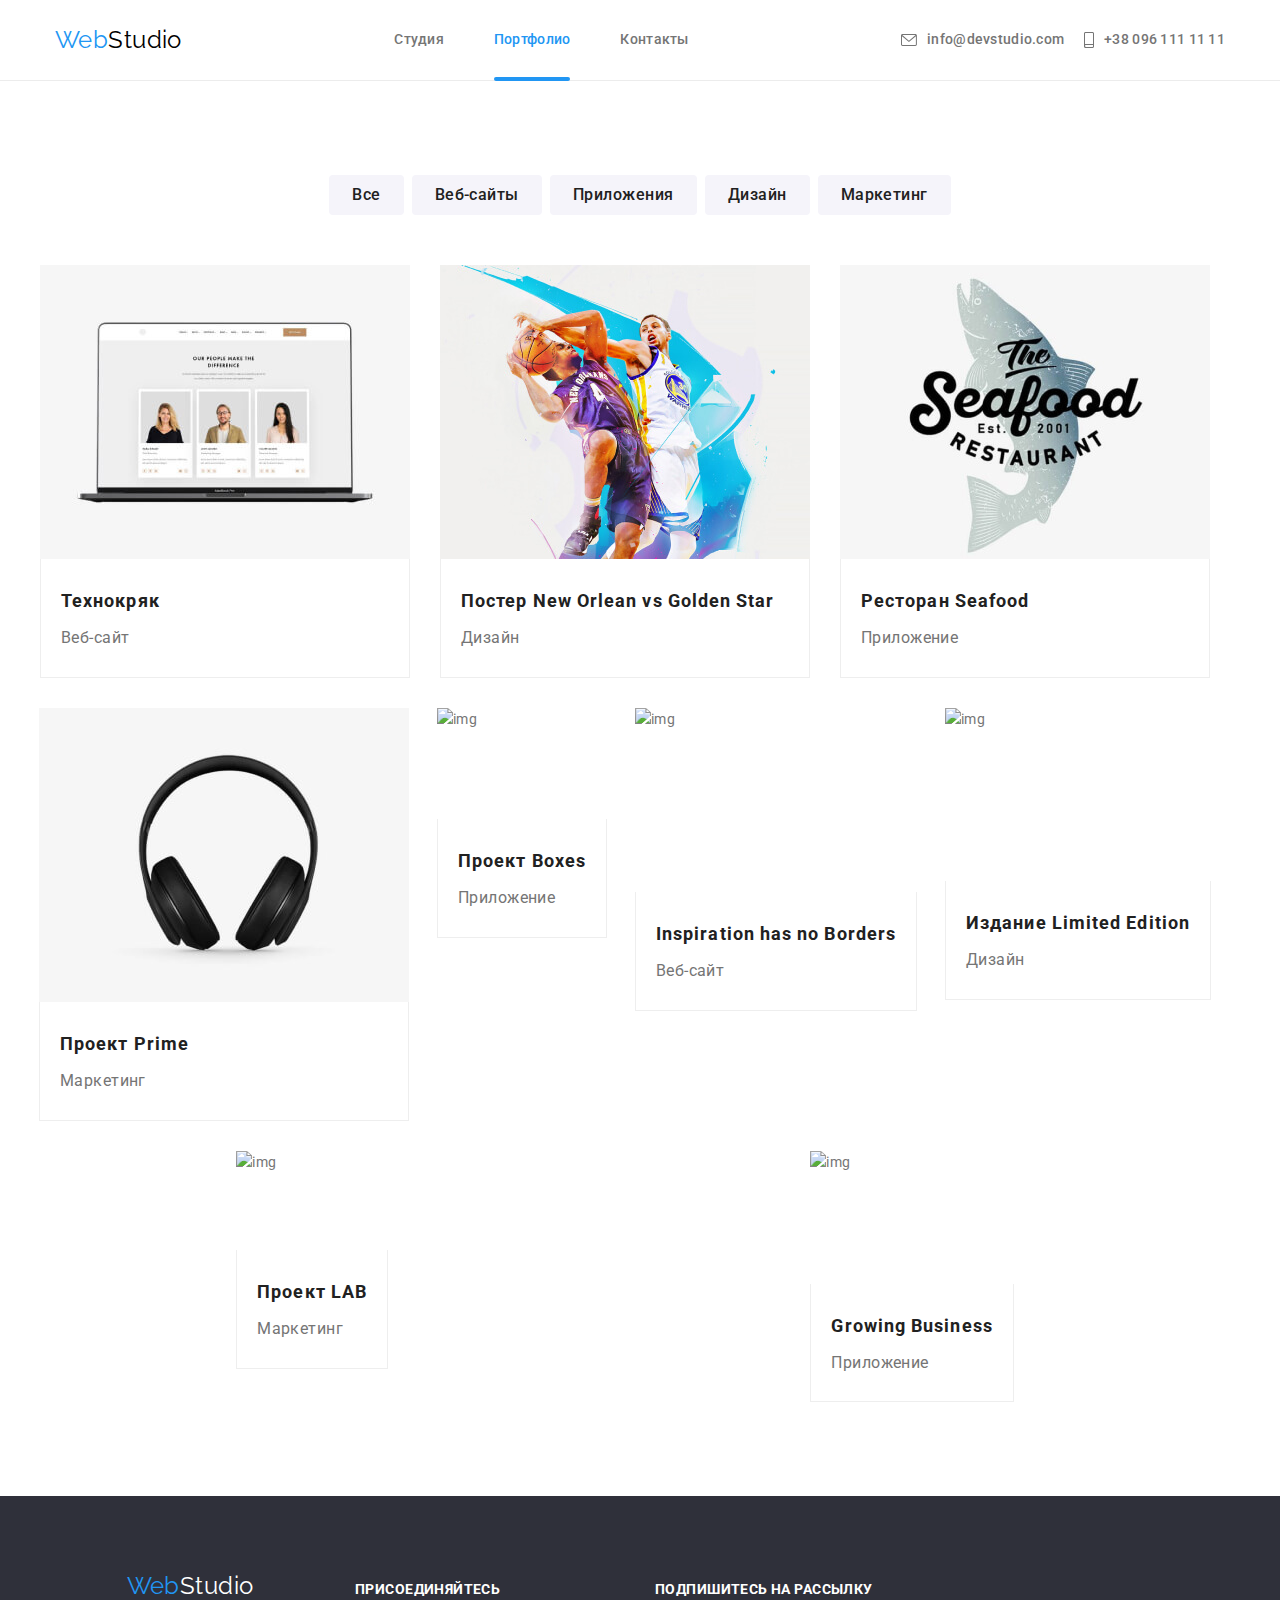
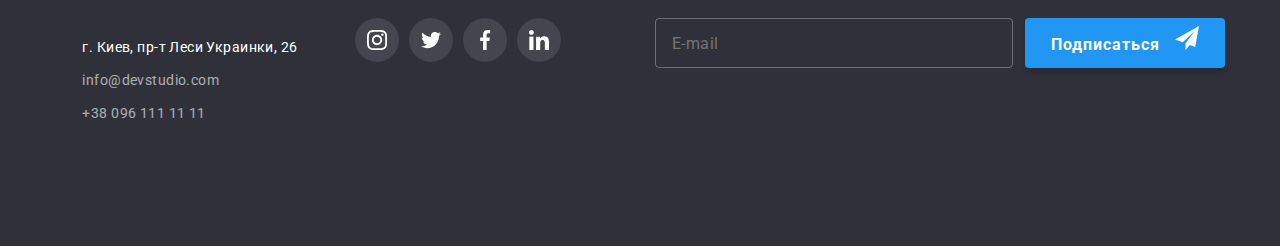
==== portfolio.html @ df9437a1 "goit-markup-hw-08" ====
<!DOCTYPE html>
<html lang="ru">
    <head>
        <meta charset="UTF-8">
        <meta http-equiv="X-UA-Compatible" content="IE=edge">
        <meta name="viewport" content="width=device-width, initial-scale=1.0">
        <title>Портфолио</title>
        <link rel="preconnect" href="https://fonts.gstatic.com">
        <link
            href="https://fonts.googleapis.com/css2?family=Oleo+Script&family=Raleway:wght@700&family=Roboto:wght@400;500;700;900&display=swap"
            rel="stylesheet">
        <link rel="stylesheet" href="https://cdnjs.cloudflare.com/ajax/libs/modern-normalize/1.0.0/modern-normalize.min.css">
        <link rel="stylesheet" href="./css/main.min.css">
    </head>
    <body>
        <header class="page-header">
            <div class="container page-header__container">
                <a href="./index.html" class="logo page-header__logo">Web<span class="logo--white-cl">Studio</span></a>
                <nav class="page-header__nav">
                    <ul class="menu list">
                        <li class="menu__item"><a class="link" href="./index.html">Студия</a></li>
                        <li class="menu__item"><a class="link link--active-color" href="./portfolio.html">Портфолио</a></li>
                        <li class="menu__item"><a class="link" href="">Контакты</a></li>
                    </ul>
                </nav>
                <ul class="menu list">
                    <li class="menu__contact"><a class="link menu__link" href="mailto:info@devstudio.com">
                            <svg class="menu__icons-svg" width="16px" height="12px">
                                <use href="./img/icons/sprite.svg#icon-envelope"></use>
                            </svg>
                            info@devstudio.com</a></li>
                    <li class="menu__contact"><a class="link menu__link" href="tel:+380961111111">
                            <svg class="menu__icons-svg" width="10px" height="16px">
                                <use href="./img/icons/sprite.svg#icon-smartphone"></use>
                            </svg>
                            +38 096 111 11 11</a></li>
                </ul>
            </div>
        </header>
        <main>
            <section class="section portfolio">
                <div class="container">
                    <h1 class="section__title visually-hidden">Портфолио</h1>
                    <ul class="filter portfolio__filter list">
                        <li class="filter__item">
                            <button class="filter__btn" type="button">Все</button>
                        </li>
                        <li class="filter__item">
                            <button class="filter__btn" type="button">Веб-сайты</button>
                        </li>
                        <li class="filter__item">
                            <button class="filter__btn" type="button">Приложения</button>
                        </li>
                        <li class="filter__item">
                            <button class="filter__btn" type="button">Дизайн</button>
                        </li>
                        <li class="filter__item">
                            <button class="filter__btn" type="button">Маркетинг</button>
                        </li>
                    </ul>
                    <h2 class="visually-hidden">Проекты</h2>
                    <ul class="card-set list project">
                        <li class="card-set__item project__item">
                            <a href="" class="project__link" target="_blank" rel="noopener noreferrer">
                                <div class="project__thumb">
                                    <picture>
                                        <source srcset="/img/desktop/portfolio/portfolio1.jpg 1x, /img/desktop/portfolio/portfolio1@2x.jpg 2x"
                                            media="(min-width:1200px)" type="image/jpeg" />
                                        <source srcset="./img/tablet/portfolio/portfolio1.jpg 1x, /img/tablet/portfolio/portfolio1@2x.jpg 2x"
                                            media="(min-width:768px)" type="image/jpeg" />
                                        <source srcset="./img/mobile/portfolio/portfolio1.jpg 1x, /img/mobile/portfolio/portfolio1@2x.jpg 2x"
                                            media="(max-width:767.98px)" type="image/jpeg" />
                                        <img src="./img/mobile/portfolio/portfolio1.jpg" alt="img" width="450" height="294" />
                                    </picture>
                                    <div class="project__overlay">
                                        <p>Технокряк это современная площадка распространения коронавируса. Компании используют эту
                                        платформу для цифрового
                                        шпионажа и атак на защищённые сервера конкурентов.
                                        </p>
                                    </div>
                                </div>
                                <div class="project__text">
                                    <h3 class="project__name">Технокряк</h3>
                                    <p class="project__filter">Веб-сайт</p>
                                </div>                             
                            </a>
                        </li>
                        <li class="card-set__item project__item">
                            <a href="" class="project__link" target="_blank" rel="noopener noreferrer">
                                <div class="project__thumb">
                                    <picture>
                                        <source srcset="/img/desktop/portfolio/portfolio2.jpg 1x, /img/desktop/portfolio/portfolio2@2x.jpg 2x"
                                            media="(min-width:1200px)" type="image/jpeg" />
                                        <source srcset="./img/tablet/portfolio/portfolio2.jpg 1x, /img/tablet/portfolio/portfolio2@2x.jpg 2x"
                                            media="(min-width:768px)" type="image/jpeg" />
                                        <source srcset="./img/mobile/portfolio/portfolio2.jpg 1x, /img/mobile/portfolio/portfolio2@2x.jpg 2x"
                                            media="(max-width:767.98px)" type="image/jpeg" />
                                        <img src="./img/mobile/portfolio/portfolio2.jpg" alt="img" width="450" height="294" />
                                    </picture>
                                    <div class="project__overlay">
                                        <p>Технокряк это современная площадка распространения коронавируса. Компании используют эту
                                            платформу для цифрового
                                            шпионажа и атак на защищённые сервера конкурентов.
                                        </p>
                                    </div>
                                </div>
                                <div class="project__text">
                                    <h3 class="project__name">Постер New Orlean vs Golden Star</h3>
                                    <p class="project__filter">Дизайн</p>
                                </div>
                            </a>
                        </li>
                        <li class="card-set__item project__item">
                            <a href="" class="project__link" target="_blank" rel="noopener noreferrer">
                                <div class="project__thumb">
                                    <picture>
                                        <source srcset="/img/desktop/portfolio/portfolio3.jpg 1x, /img/desktop/portfolio/portfolio3@2x.jpg 2x"
                                            media="(min-width:1200px)" type="image/jpeg" />
                                        <source srcset="./img/tablet/portfolio/portfolio3.jpg 1x, /img/tablet/portfolio/portfolio3@2x.jpg 2x"
                                            media="(min-width:768px)" type="image/jpeg" />
                                        <source srcset="./img/mobile/portfolio/portfolio3.jpg 1x, /img/mobile/portfolio/portfolio3@2x.jpg 2x"
                                            media="(max-width:767.98px)" type="image/jpeg" />
                                        <img src="./img/mobile/portfolio/portfolio3.jpg" alt="img" width="450" height="294" />
                                    </picture>
                                    <div class="project__overlay">
                                        <p>Технокряк это современная площадка распространения коронавируса. Компании используют эту
                                            платформу для цифрового
                                            шпионажа и атак на защищённые сервера конкурентов.
                                        </p>
                                    </div>
                                </div>
                                <div class="project__text">
                                    <h3 class="project__name">Ресторан Seafood</h3>
                                    <p class="project__filter">Приложение</p>
                                </div>
                            </a>
                        </li>
                        <li class="card-set__item project__item">
                            <a href="" class="project__link" target="_blank" rel="noopener noreferrer">
                                <div class="project__thumb">
                                    <picture>
                                        <source srcset="/img/desktop/portfolio/portfolio4.jpg 1x, /img/desktop/portfolio/portfolio4@2x.jpg 2x"
                                            media="(min-width:1200px)" type="image/jpeg" />
                                        <source srcset="./img/tablet/portfolio/portfolio4.jpg 1x, /img/tablet/portfolio/portfolio4@2x.jpg 2x"
                                            media="(min-width:768px)" type="image/jpeg" />
                                        <source srcset="./img/mobile/portfolio/portfolio4.jpg 1x, /img/mobile/portfolio/portfolio4@2x.jpg 2x"
                                            media="(max-width:767.98px)" type="image/jpeg" />
                                        <img src="./img/mobile/portfolio/portfolio4.jpg" alt="img" width="450" height="294" />
                                    </picture>
                                    <div class="project__overlay">
                                        <p>Технокряк это современная площадка распространения коронавируса. Компании используют эту
                                            платформу для цифрового
                                            шпионажа и атак на защищённые сервера конкурентов.
                                        </p>
                                    </div>
                                </div>
                                <div class="project__text">
                                    <h3 class="project__name">Проект Prime</h3>
                                    <p class="project__filter">Маркетинг</p>
                                </div>
                            </a>
                        </li>
                        <li class="card-set__item project__item">
                            <a href="" class="project__link" target="_blank" rel="noopener noreferrer">
                                <div class="project__thumb">
                                    <picture>
                                        <source srcset="/img/desktop/portfolio/portfolio5jpg 1x, /img/desktop/portfolio/portfolio5@2x.jpg 2x"
                                            media="(min-width:1200px)" type="image/jpeg" />
                                        <source srcset="./img/tablet/portfolio/portfolio5.jpg 1x, /img/tablet/portfolio/portfolio5@2x.jpg 2x"
                                            media="(min-width:768px)" type="image/jpeg" />
                                        <source srcset="./img/mobile/portfolio/portfolio5.jpg 1x, /img/mobile/portfolio/portfolio5@2x.jpg 2x"
                                            media="(max-width:767.98px)" type="image/jpeg" />
                                        <img src="./img/mobile/portfolio/portfolio5.jpg" alt="img" width="450" height="294" />
                                    </picture>
                                    <div class="project__overlay">
                                        <p>Технокряк это современная площадка распространения коронавируса. Компании используют эту
                                            платформу для цифрового
                                            шпионажа и атак на защищённые сервера конкурентов.
                                        </p>
                                    </div>
                                </div>
                                <div class="project__text">
                                    <h3 class="project__name">Проект Boxes</h3>
                                    <p class="project__filter">Приложение</p>
                                </div>
                            </a>
                        </li>
                        <li class="card-set__item project__item">
                            <a href="" class="project__link" target="_blank" rel="noopener noreferrer">
                                <div class="project__thumb">
                                    <picture>
                                        <source srcset="/img/desktop/portfolio/portfolio6jpg 1x, /img/desktop/portfolio/portfolio6@2x.jpg 2x"
                                            media="(min-width:1200px)" type="image/jpeg" />
                                        <source srcset="./img/tablet/portfolio/portfolio6.jpg 1x, /img/tablet/portfolio/portfolio6@2x.jpg 2x"
                                            media="(min-width:768px)" type="image/jpeg" />
                                        <source srcset="./img/mobile/portfolio/portfolio6.jpg 1x, /img/mobile/portfolio/portfolio6@2x.jpg 2x"
                                            media="(max-width:767.98px)" type="image/jpeg" />
                                        <img src="./img/mobile/portfolio/portfolio6.jpg" alt="img" width="450" height="294" />
                                    </picture>
                                    <div class="project__overlay">
                                        <p>Технокряк это современная площадка распространения коронавируса. Компании используют эту
                                            платформу для цифрового
                                            шпионажа и атак на защищённые сервера конкурентов.
                                        </p>
                                    </div>
                                </div>
                                <div class="project__text">
                                    <h3 class="project__name">Inspiration has no Borders</h3>
                                    <p class="project__filter">Веб-сайт</p>
                                </div>
                            </a>
                        </li>
                        <li class="card-set__item project__item">
                            <a href="" class="project__link" target="_blank" rel="noopener noreferrer">
                                <div class="project__thumb">
                                    <picture>
                                        <source srcset="/img/desktop/portfolio/portfolio7jpg 1x, /img/desktop/portfolio/portfolio7@2x.jpg 2x"
                                            media="(min-width:1200px)" type="image/jpeg" />
                                        <source srcset="./img/tablet/portfolio/portfolio7.jpg 1x, /img/tablet/portfolio/portfolio7@2x.jpg 2x"
                                            media="(min-width:768px)" type="image/jpeg" />
                                        <source srcset="./img/mobile/portfolio/portfolio7.jpg 1x, /img/mobile/portfolio/portfolio7@2x.jpg 2x"
                                            media="(max-width:767.98px)" type="image/jpeg" />
                                        <img src="./img/mobile/portfolio/portfolio7.jpg" alt="img" width="450" height="294" />
                                    </picture>
                                    <div class="project__overlay">
                                        <p>Технокряк это современная площадка распространения коронавируса. Компании используют эту
                                            платформу для цифрового
                                            шпионажа и атак на защищённые сервера конкурентов.
                                        </p>
                                    </div>
                                </div>
                                <div class="project__text">
                                    <h3 class="project__name">Издание Limited Edition</h3>
                                    <p class="project__filter">Дизайн</p>
                                </div>
                            </a>
                        </li>
                        <li class="card-set__item project__item">
                            <a href="" class="project__link" target="_blank" rel="noopener noreferrer">
                                <div class="project__thumb">
                                    <picture>
                                        <source srcset="/img/desktop/portfolio/portfolio8jpg 1x, /img/desktop/portfolio/portfolio8@2x.jpg 2x"
                                            media="(min-width:1200px)" type="image/jpeg" />
                                        <source srcset="./img/tablet/portfolio/portfolio8.jpg 1x, /img/tablet/portfolio/portfolio8@2x.jpg 2x"
                                            media="(min-width:768px)" type="image/jpeg" />
                                        <source srcset="./img/mobile/portfolio/portfolio8.jpg 1x, /img/mobile/portfolio/portfolio8@2x.jpg 2x"
                                            media="(max-width:767.98px)" type="image/jpeg" />
                                        <img src="./img/mobile/portfolio/portfolio8.jpg" alt="img" width="450" height="294" />
                                    </picture>
                                    <div class="project__overlay">
                                        <p>Технокряк это современная площадка распространения коронавируса. Компании используют эту
                                            платформу для цифрового
                                            шпионажа и атак на защищённые сервера конкурентов.
                                        </p>
                                    </div>
                                </div>
                                <div class="project__text">
                                    <h3 class="project__name">Проект LAB</h3>
                                    <p class="project__filter">Маркетинг</p>
                                </div>
                            </a>
                        </li>
                        <li class="card-set__item project__item">
                            <a href="" class="project__link" target="_blank" rel="noopener noreferrer">
                                <div class="project__thumb">
                                    <picture>
                                        <source srcset="/img/desktop/portfolio/portfolio9jpg 1x, /img/desktop/portfolio/portfolio9@2x.jpg 2x"
                                            media="(min-width:1200px)" type="image/jpeg" />
                                        <source srcset="./img/tablet/portfolio/portfolio9.jpg 1x, /img/tablet/portfolio/portfolio9@2x.jpg 2x"
                                            media="(min-width:768px)" type="image/jpeg" />
                                        <source srcset="./img/mobile/portfolio/portfolio9.jpg 1x, /img/mobile/portfolio/portfolio9@2x.jpg 2x"
                                            media="(max-width:767.98px)" type="image/jpeg" />
                                        <img src="./img/mobile/portfolio/portfolio9.jpg" alt="img" width="450" height="294" />
                                    </picture>
                                    <div class="project__overlay">
                                        <p>Технокряк это современная площадка распространения коронавируса. Компании используют эту
                                            платформу для цифрового
                                            шпионажа и атак на защищённые сервера конкурентов.
                                        </p>
                                    </div>
                                </div>
                                <div class="project__text">
                                    <h3 class="project__name">Growing Business</h3>
                                    <p class="project__filter">Приложение</p>
                                </div>
                            </a>
                        </li>
                    </ul>
                </div>
            </section>       
        </main>
        <footer class="footer footer--bg">
            <div class="container footer__container">
                <div class="footer__left-area">
                    <a href="./index.html" class="logo">Web<span class="logo--black-cl">Studio</span>
                    </a>
                    <address class="address">
                        <p>г. Киев, пр-т Леси Украинки, 26</p>
                        <ul class="list">
                            <li class="address__item address__item--wt-cl"><a class="link"
                                    href="mailto:info@devstudio.com">info@devstudio.com</a></li>
                            <li class="address__item address__item--wt-cl"><a class="link" href="tel:+380961111111">+38 096 111
                                    11 11</a></li>
                        </ul>
                    </address>
                </div>
                <div class="footer__central-area">
                    <h3 class="footer__title">присоединяйтесь</h3>
                    <ul class="list footer__icons">
                        <li class="social__item">
                            <a href="" class="footer__link" target="_blank" rel="noopener noreferrer">
                                <svg class="footer__svg" width="20px" height="20px">
                                    <use href="./img/icons/sprite.svg#icon-instagram"></use>
                                </svg>
                            </a>
                        </li>
                        <li class="social__item">
                            <a href="./img/icons/sprite.svg" class="footer__link">
                                <svg class="footer__svg" width="20px" height="20px">
                                    <use href="./img/icons/sprite.svg#icon-twitter"></use>
                                </svg>
                            </a>
                        </li>
                        <li class="social__item">
                            <a href="./img/icons/sprite.svg" class="footer__link">
                                <svg class="footer__svg" width="20px" height="20px">
                                    <use href="./img/icons/sprite.svg#icon-facebook"></use>
                                </svg>
                            </a>
                        </li>
                        <li class="social__item">
                            <a href="./img/icons/sprite.svg" class="footer__link">
                                <svg class="footer__svg" width="20px" height="20px">
                                    <use href="./img/icons/sprite.svg#icon-linkedin"></use>
                                </svg>
                            </a>
                        </li>
                    </ul>
                </div>
                <div class="footer__right-area">
                    <h3 class="footer__title">подпишитесь на рассылку</h3>
                    <form class="subs">
                        <label for="subs-email"></label>
                        <input class="subs__input" type="email" name="email" id="subs-email" placeholder="E-mail"
                            autocomplete="off">
                        <button class="button footer__button" type="submit">Подписаться
                            <svg class="subs_svg" width="24px" height="24px">
                                <use href="./img/icons/sprite.svg#icon-send"></use>
                            </svg>
                        </button>
                    </form>
                </div>
            </div>
        </footer>
    </body>
</html>
---- css/main.min.css ----
:root{--main-text-cl: #757575;--title-cl: #212121;--accent-cl: #2196f3;--alt-text-cl: #000000;--alt-title-cl: #ffffff;--alt-title-cl-transp: rgba(255, 255, 255, 0.6);--dark-bg: #2f303a;--second-bg: #f5f4fa;--main-font: "Roboto", sans-serif;--title-font: "Raleway", sans-serif}html{box-sizing:border-box}body{font-family:var(--main-font);font-size:14px;line-height:1.71;letter-spacing:0.03em;color:var(--main-text-cl)}h1,h2,h3,p{margin-top:0;margin-bottom:0}img{display:block;width:100%;height:auto}.visually-hidden{display:none}.list{margin:0;padding:0;list-style:none}.link{color:inherit;text-decoration:none;transition:color 250ms cubic-bezier(0.4, 0, 0.2, 1)}.link:hover,.link:focus{color:var(--accent-cl)}.link--active-color{position:relative;color:var(--accent-cl)}.link--active-color::after{position:absolute;content:"";display:block;width:100%;height:4px;margin-top:29px;background-color:var(--accent-cl);border-radius:2px}.container{width:100%;margin-left:auto;margin-right:auto;padding-left:15px;padding-right:15px}@media screen and (min-width: 480px){.container{max-width:480px}}@media screen and (min-width: 768px){.container{max-width:768px}}@media screen and (min-width: 1200px){.container{max-width:1200px}}.card-set{display:flex;flex-wrap:wrap;margin-top:-30px;margin-left:-30px}.card-set__item{margin-top:30px;margin-left:30px}.page-header{border-bottom:1px solid #ececec}.page-header__container{display:flex;justify-content:space-between;align-items:center}.page-header__nav{display:none}@media screen and (min-width: 768px){.page-header__nav{display:block}}.menu{display:none;font-weight:500;line-height:1.14;letter-spacing:0.02em}@media screen and (min-width: 768px){.menu{display:inline-flex}}.menu_item{color:var(--title-cl)}.menu__item:not(:last-child){margin-right:50px}.menu__contact:not(:last-child){margin-right:20px}.menu__link{display:flex;align-items:center;padding:32px 0}.menu__icons-svg{margin-right:10px;fill:currentColor}.hero{max-width:1600px;padding-top:118px;padding-bottom:118px;text-align:center;background-image:-webkit-gradient(linear, left top, left bottom, from(rgba(47,48,58,0.4)), to(rgba(47,48,58,0.4))),url("/img/mobile/hero/Hero.jpg");background-image:-o-linear-gradient(rgba(47,48,58,0.4), rgba(47,48,58,0.4)),url("/img/mobile/hero/Hero.jpg");background-image:linear-gradient(rgba(47,48,58,0.4), rgba(47,48,58,0.4)),url("/img/mobile/hero/Hero.jpg");background-size:cover;background-repeat:no-repeat;background-position:center}@media screen and (min-device-pixel-ratio: 2), screen and (-webkit-min-device-pixel-ratio: 2), screen and (-o-min-device-pixel-ratio: 2 / 1), screen and (min-resolution: 192dpi), screen and (min-resolution: 2dppx){.hero{background-image:-o-linear-gradient(rgba(47,48,58,0.4), rgba(47,48,58,0.4)),url("/img/mobile/hero/Hero@2x.jpg");background-image:-webkit-gradient(linear, left top, left bottom, from(rgba(47,48,58,0.4)), to(rgba(47,48,58,0.4))),url("/img/mobile/hero/Hero@2x.jpg");background-image:linear-gradient(rgba(47,48,58,0.4), rgba(47,48,58,0.4)),url("/img/mobile/hero/Hero@2x.jpg")}}@media screen and (min-width: 480px){.hero{max-width:768px;background-image:-webkit-gradient(linear, left top, left bottom, from(rgba(47,48,58,0.4)), to(rgba(47,48,58,0.4))),url("/img/mobile/hero/Hero.jpg");background-image:-o-linear-gradient(rgba(47,48,58,0.4), rgba(47,48,58,0.4)),url("/img/mobile/hero/Hero.jpg");background-image:linear-gradient(rgba(47,48,58,0.4), rgba(47,48,58,0.4)),url("/img/mobile/hero/Hero.jpg")}}@media screen and (min-width: 480px) and (min-device-pixel-ratio: 2), screen and (min-width: 480px) and (-webkit-min-device-pixel-ratio: 2), screen and (min-width: 480px) and (-o-min-device-pixel-ratio: 2 / 1), screen and (min-width: 480px) and (min-resolution: 192dpi), screen and (min-width: 480px) and (min-resolution: 2dppx){.hero{background-image:-webkit-gradient(linear, left top, left bottom, from(rgba(47,48,58,0.4)), to(rgba(47,48,58,0.4))),url("/img/mobile/hero/Hero@2x.jpg");background-image:-o-linear-gradient(rgba(47,48,58,0.4), rgba(47,48,58,0.4)),url("/img/mobile/hero/Hero@2x.jpg");background-image:linear-gradient(rgba(47,48,58,0.4), rgba(47,48,58,0.4)),url("/img/mobile/hero/Hero@2x.jpg")}}@media screen and (min-width: 768px){.hero{background-image:-webkit-gradient(linear, left top, left bottom, from(rgba(47,48,58,0.4)), to(rgba(47,48,58,0.4))),url("/img/tablet/hero/Hero.jpg");background-image:-o-linear-gradient(rgba(47,48,58,0.4), rgba(47,48,58,0.4)),url("/img/tablet/hero/Hero.jpg");background-image:linear-gradient(rgba(47,48,58,0.4), rgba(47,48,58,0.4)),url("/img/tablet/hero/Hero.jpg")}}@media screen and (min-width: 768px) and (min-device-pixel-ratio: 2), screen and (min-width: 768px) and (-webkit-min-device-pixel-ratio: 2), screen and (min-width: 768px) and (-o-min-device-pixel-ratio: 2 / 1), screen and (min-width: 768px) and (min-resolution: 192dpi), screen and (min-width: 768px) and (min-resolution: 2dppx){.hero{background-image:-webkit-gradient(linear, left top, left bottom, from(rgba(47,48,58,0.4)), to(rgba(47,48,58,0.4))),url("/img/tablet/hero/Hero@2x.jpg");background-image:-o-linear-gradient(rgba(47,48,58,0.4), rgba(47,48,58,0.4)),url("/img/tablet/hero/Hero@2x.jpg");background-image:linear-gradient(rgba(47,48,58,0.4), rgba(47,48,58,0.4)),url("/img/tablet/hero/Hero@2x.jpg")}}@media screen and (min-width: 1200px){.hero{background-image:-webkit-gradient(linear, left top, left bottom, from(rgba(47,48,58,0.4)), to(rgba(47,48,58,0.4))),url("/img/desktop/hero/Hero.jpg");background-image:-o-linear-gradient(rgba(47,48,58,0.4), rgba(47,48,58,0.4)),url("/img/desktop/hero/Hero.jpg");background-image:linear-gradient(rgba(47,48,58,0.4), rgba(47,48,58,0.4)),url("/img/desktop/hero/Hero.jpg")}}@media screen and (min-width: 1200px) and (min-device-pixel-ratio: 2), screen and (min-width: 1200px) and (-webkit-min-device-pixel-ratio: 2), screen and (min-width: 1200px) and (-o-min-device-pixel-ratio: 2 / 1), screen and (min-width: 1200px) and (min-resolution: 192dpi), screen and (min-width: 1200px) and (min-resolution: 2dppx){.hero{background-image:-webkit-gradient(linear, left top, left bottom, from(rgba(47,48,58,0.4)), to(rgba(47,48,58,0.4))),url("/img/desktop/hero/Hero@2x.jpg");background-image:-o-linear-gradient(rgba(47,48,58,0.4), rgba(47,48,58,0.4)),url("/img/desktop/hero/Hero@2x.jpg");background-image:linear-gradient(rgba(47,48,58,0.4), rgba(47,48,58,0.4)),url("/img/desktop/hero/Hero@2x.jpg")}}.hero__title{max-width:360px;margin:0 auto 30px auto;color:var(--alt-title-cl);font-weight:900;font-size:26px;line-height:1.62;text-align:center;letter-spacing:0.06em;text-transform:uppercase}@media screen and (min-width: 1200px){.hero__title{max-width:696px;font-size:44px;line-height:1.36}}.section{padding-top:60px;padding-bottom:60px}@media screen and (min-width: 1200px){.section{padding-top:94px;padding-bottom:94px}}.section__title{margin-bottom:30px;font-size:28px;line-height:1.17;text-align:center;color:var(--title-cl)}@media screen and (min-width: 1200px){.section__title{margin-bottom:50px;font-size:36px}}.section__subtitle{margin-top:30px;margin-bottom:10px;text-align:center;font-size:14px;line-height:1.14;color:var(--title-cl);text-transform:uppercase}@media screen and (min-width: 768px){.section__subtitle{text-align:left}}.gallery{display:none}@media screen and (min-width: 1200px){.gallery{display:flex}}.gallery__item{position:relative;flex-basis:calc((100% - 3 * 30px) / 3);box-sizing:border-box}.gallery__subtitle{position:absolute;display:flex;align-items:center;justify-content:center;width:100%;height:70px;bottom:0;margin:0;background:rgba(47,48,58,0.8);color:var(--alt-title-cl)}@media screen and (min-width: 768px){.feature__item{flex-basis:calc((100% - 2 * 30px) / 2)}}@media screen and (min-width: 1200px){.feature__item{flex-basis:calc((100% - 4 * 30px) / 4)}}.feature__icon{display:flex;justify-content:center;align-items:center;height:120px;background-color:var(--second-bg);border-radius:4px}.team--bg{background-color:var(--second-bg)}.team__item{flex-basis:100%;text-align:center;font-size:16px;line-height:1.19;background:#ffffff;box-shadow:0px 1px 3px rgba(0,0,0,0.12),0px 1px 1px rgba(0,0,0,0.14),0px 2px 1px rgba(0,0,0,0.2);border-radius:0px 0px 4px 4px}@media screen and (min-width: 768px){.team__item{flex-basis:calc((100% - 2 * 30px) / 2)}}@media screen and (min-width: 1200px){.team__item{flex-basis:calc((100% - 4 * 30px) / 4)}}.team__name{margin-top:30px;margin-bottom:10px;font-size:16px;color:var(--title-cl)}.team__pos{margin-bottom:16px}.clients__item{flex-basis:calc((100% - 2 * 30px) / 2)}@media screen and (min-width: 768px){.clients__item{flex-basis:calc((100% - 3 * 30px) / 3)}}@media screen and (min-width: 1200px){.clients__item{flex-basis:calc((100% - 30px * 6) / 6)}}.clients__link{display:flex;align-items:center;justify-content:center;flex-basis:100%;height:92px;border:1px solid #afb1b8;border-radius:4px;transition:border-color 250ms cubic-bezier(0.4, 0, 0.2, 1)}.clients__link:hover,.clients__link:focus{border-color:var(--accent-cl)}.clients__svg{fill:#afb1b8;transition:fill 250ms cubic-bezier(0.4, 0, 0.2, 1)}.clients__link:hover .clients__svg,.clients__link:focus .clients__svg{fill:var(--accent-cl)}.portfolio__filter{margin-bottom:50px}.footer{padding-top:60px;padding-bottom:60px}.footer--bg{background-color:var(--dark-bg)}@media screen and (min-width: 768px){.footer__container{display:flex;flex-wrap:wrap;justify-content:space-around;align-items:baseline}}@media screen and (min-width: 1200px){.footer__container{flex-wrap:nowrap;justify-content:space-around;align-items:baseline}}.footer__left-area{display:flex;flex-direction:column;align-items:center;margin-bottom:60px}@media screen and (min-width: 768px){.footer__left-area{flex-basis:calc((100% - 2 * 30px) / 2)}}@media screen and (min-width: 1200px){.footer__left-area{flex:0 0 270px;margin-right:30px}}.footer__central-area{display:flex;flex-direction:column;align-items:center;margin-bottom:60px}@media screen and (min-width: 1200px){.footer__central-area{flex:0 0 270px;margin-right:30px;align-items:flex-start}}.footer__right-area{display:flex;flex-direction:column;align-items:center}@media screen and (min-width: 1200px){.footer__right-area{flex:1;display:block}}.footer__title{margin-bottom:20px;font-size:14px;line-height:1.14;color:var(--alt-title-cl);text-transform:uppercase}.footer__icons{display:inline-flex}.footer__link{display:flex;align-items:center;justify-content:center;width:44px;height:44px;border-radius:50%;background:rgba(255,255,255,0.1);transition:background-color 250ms cubic-bezier(0.4, 0, 0.2, 1)}.footer__link:hover,.footer__link:focus{background-color:var(--accent-cl)}.footer__svg{fill:var(--alt-title-cl)}.footer__button{display:flex;align-items:center;justify-content:center}.logo{font-family:var(--title-font);font-size:24px;line-height:1.16;padding-top:16px;padding-bottom:16px;color:var(--accent-cl);text-decoration:none}.logo--white-cl{color:var(--alt-text-cl)}.logo--black-cl{color:var(--alt-title-cl)}.mobile-menu{position:fixed;top:0;left:0;opacity:0;width:100%;height:100vh;font-weight:500;letter-spacing:0.02em;background-color:var(--alt-title-cl)}.mobile-menu.is-open{opacity:1}.mobile-menu__list{margin-top:48px;margin-bottom:306px;font-size:40px;line-height:1.17;color:var(--title-cl)}.mobile-menu__item:first-child{color:var(--accent-cl)}.mobile-menu__item:not(:last-child){margin-bottom:32px}.mobile-menu__phone{font-size:34px;line-height:1.18;color:var(--accent-cl);margin-bottom:32px}.mobile-menu__email{font-size:24px;line-height:1.17;color:var(--main-text-cl);margin-bottom:64px}.mobile-menu__social{display:flex;font-size:18px;line-height:1.22;color:var(--accent-cl)}.mobile-menu__social-item:not(:last-child){margin-right:20px}.mobile-menu__social-item:not(:last-child)::after{content:"";position:absolute;margin-left:10px;width:1px;height:22px;background-color:#2196f3}.mobile-menu__btn{display:inline-flex;align-items:center;background-color:transparent;border:none;cursor:pointer}@media screen and (min-width: 768px){.mobile-menu__btn{display:none}}.is-open .menu-btn__icon-open{display:none}.menu-btn__icon-close{display:none;z-index:2}.is-open .menu-btn__icon-close{display:block}.button{display:inline-block;border:none;border-radius:4px;padding:0;width:200px;height:50px;color:var(--alt-title-cl);background:var(--accent-cl);cursor:pointer;box-shadow:0px 4px 4px rgba(0,0,0,0.15);font-weight:700;font-size:16px;line-height:1.87;letter-spacing:0.06em}.social{display:inline-flex;margin-bottom:30px}.social__item:not(:last-child){margin-right:10px}.social__link{display:flex;align-items:center;justify-content:center;width:44px;height:44px;border-radius:50%;background-color:var(--alt-title-cl);transition:background-color 250ms cubic-bezier(0.4, 0, 0.2, 1)}.social__link:hover,.social__link:focus{background-color:var(--accent-cl)}.social__link:hover .social__svg,.social__link:focus .social__svg{fill:var(--alt-title-cl)}.social__svg{fill:#afb1b8}.filter{display:flex;flex-wrap:wrap}@media screen and (min-width: 768px){.filter{justify-content:center}}.filter__item:not(:last-child){margin-right:8px}@media screen and (max-width: 768px){.filter__item:nth-child(-n+3){margin-bottom:15px}}.filter__btn{display:inline-block;border-radius:4px;padding:6px 22px;color:var(--title-cl);background-color:var(--second-bg);cursor:pointer;border:1px solid transparent;font-weight:500;font-size:16px;line-height:1.62;letter-spacing:0.03em;text-align:center;transition:background-color 250ms cubic-bezier(0.4, 0, 0.2, 1),color 250ms cubic-bezier(0.4, 0, 0.2, 1),box-shadow 250ms cubic-bezier(0.4, 0, 0.2, 1)}.filter__btn:hover,.filter__btn:focus,.filter__btn:active{color:var(--alt-title-cl);background-color:var(--accent-cl);box-shadow:0px 3px 1px rgba(0,0,0,0.1),0px 1px 2px rgba(0,0,0,0.08),0px 2px 2px rgba(0,0,0,0.12)}.project__item{margin-left:auto;margin-right:auto}.project__link{display:inline-flex;flex-direction:column;text-decoration:none;color:inherit;transition:box-shadow 250ms cubic-bezier(0.4, 0, 0.2, 1)}.project__link:hover,.project__link:focus{box-shadow:0px 1px 1px rgba(0,0,0,0.12),0px 4px 4px rgba(0,0,0,0.06),1px 4px 6px rgba(0,0,0,0.16)}.project__link:hover .project__overlay{transform:translateX(0)}.project__text{padding:24px 20px;border:1px solid #eeeeee;border-top:0}.project__name{padding-bottom:4px;font-size:18px;line-height:2;letter-spacing:0.06em;color:var(--title-cl)}.project__filter{font-size:16px;line-height:1.87}.project__thumb{position:relative;overflow:hidden}.project__overlay{position:absolute;top:0;left:0;width:100%;height:100%;background:rgba(33,150,243,0.9);padding:63px 24px;font-size:18px;line-height:1.56;color:var(--alt-title-cl);transform:translateY(100%);transition:transform 250ms cubic-bezier(0.4, 0, 0.2, 1)}.address{display:flex;flex-direction:column;align-items:center;font-style:inherit;padding-top:20px;color:var(--alt-title-cl)}@media screen and (min-width: 1200px){.address{align-items:flex-start}}.address__item{padding-top:8px;opacity:0.6}.address__item__item--wt-cl{color:var(--alt-title-cl-transp)}@media screen and (min-width: 1200px){.address__item{padding-top:9px}}.subs{display:flex;flex-direction:column;align-items:center;width:100%}@media screen and (min-width: 1200px){.subs{flex-direction:row}}.subs__btn{display:flex;align-items:center;justify-content:center;flex:0 0 200px;padding:0;border:none;border-radius:4px;color:var(--alt-title-cl);background-color:var(--accent-cl);cursor:pointer;box-shadow:0px 4px 4px rgba(0,0,0,0.15);font:inherit;font-weight:700;font-size:16px;line-height:1.87;letter-spacing:0.06em}.subs__input{width:100%;height:50px;margin-bottom:20px;padding:18px 24px 12px;background:inherit;border:1px solid rgba(255,255,255,0.3);border-radius:4px;outline:none;font-size:16px;line-height:1.25;letter-spacing:inherit;color:rgba(255,255,255,0.6)}@media screen and (min-width: 480px){.subs__input{width:450px}}@media screen and (min-width: 1200px){.subs__input{width:358px;margin-right:12px;margin-bottom:0px;padding:15px 16px}}.subs_svg{margin-left:10px;fill:var(--alt-title-cl)}.backdrop{position:fixed;top:0;left:0;width:100%;height:100%;background-color:rgba(0,0,0,0.2)}.is-hidden{visibility:hidden;opacity:0;pointer-events:none}.backdrop.is-hidden .modal{transform:translate(-50%, -50%) scale(0.8) rotateY(45deg) rotateX(90deg) rotateZ(180deg)}.modal{position:absolute;top:50%;left:50%;max-width:528px;min-height:581px;padding:40px;background:#ffffff;box-shadow:0px 1px 3px rgba(0,0,0,0.12),0px 1px 1px rgba(0,0,0,0.14),0px 2px 1px rgba(0,0,0,0.2);border-radius:4px;transform:translate(-50%, -50%) scale(1);transition:transform 250ms cubic-bezier(0.4, 0, 0.2, 1)}.modal__close-btn{position:absolute;top:8px;right:8px;display:flex;align-items:center;justify-content:center;padding:6px 6px;width:30px;height:30px;background:var(--alt-title-cl);border:1px solid rgba(0,0,0,0.1);border-radius:50%;transition:transform 250ms cubic-bezier(0.4, 0, 0.2, 1)}.modal__close-icon:hover,.modal__close-icon:focus{fill:var(--accent-cl)}.modal__title{font-size:20px;line-height:1.15;text-align:center;color:var(--title-cl);margin-bottom:12px}.modal__button{margin-top:30px;margin-left:auto;margin-right:auto}.modal__button:hover,.modal__button:hover{background-color:#188ce8}.contacts-form{display:flex;flex-direction:column;justify-content:space-evenly}.contacts-form__field{min-height:40px;width:100%;margin-top:4px;margin-bottom:10px;border:1px solid rgba(33,33,33,0.2);border-radius:4px;font-size:12px;line-height:1.67;letter-spacing:0.01em;color:var(--main-text-cl);padding:12px 11px 12px 40px;transition:outline-color 250ms cubic-bezier(0.4, 0, 0.2, 1)}.contacts-form__field:focus,.contacts-form__field:focus+.contacts-form__icon{outline-color:#2196f3;fill:#2196f3}.contacts-form__label{position:relative}.contacts-form__icon{position:absolute;top:50%;left:12px;transition:fill 250ms cubic-bezier(0.4, 0, 0.2, 1)}.contacts-form__message{resize:none;width:100%;height:120px;padding:12px 16px;margin-top:4px;margin-bottom:20px;border:1px solid rgba(33,33,33,0.2);border-radius:4px;font-size:12px;line-height:1.67;letter-spacing:0.01em;color:rgba(117,117,117,0.5);transition:outline-color 250ms cubic-bezier(0.4, 0, 0.2, 1)}.contacts-form__message:focus{outline-color:#2196f3}.contacts-form__text{margin-left:auto;margin-right:auto}.contacts-form__text::before{content:"";display:inline-block;width:16px;height:16px;border:1px solid var(--title-cl);border-radius:2px;margin-right:8px;transition-property:background-color, border-color;transition-duration:250ms;transition-timing-function:cubic-bezier(0.4, 0, 0.2, 1)}.contacts-form__input:checked+.contacts-form__text::before{background-size:16px 16px;background-image:url(../img/icons/check.svg);background-repeat:no-repeat;background-position:center;background-color:var(--accent-cl);border:var(--accent-cl)}.contacts-form__link{color:var(--accent-cl)}
/*# sourceMappingURL=main.min.css.map */
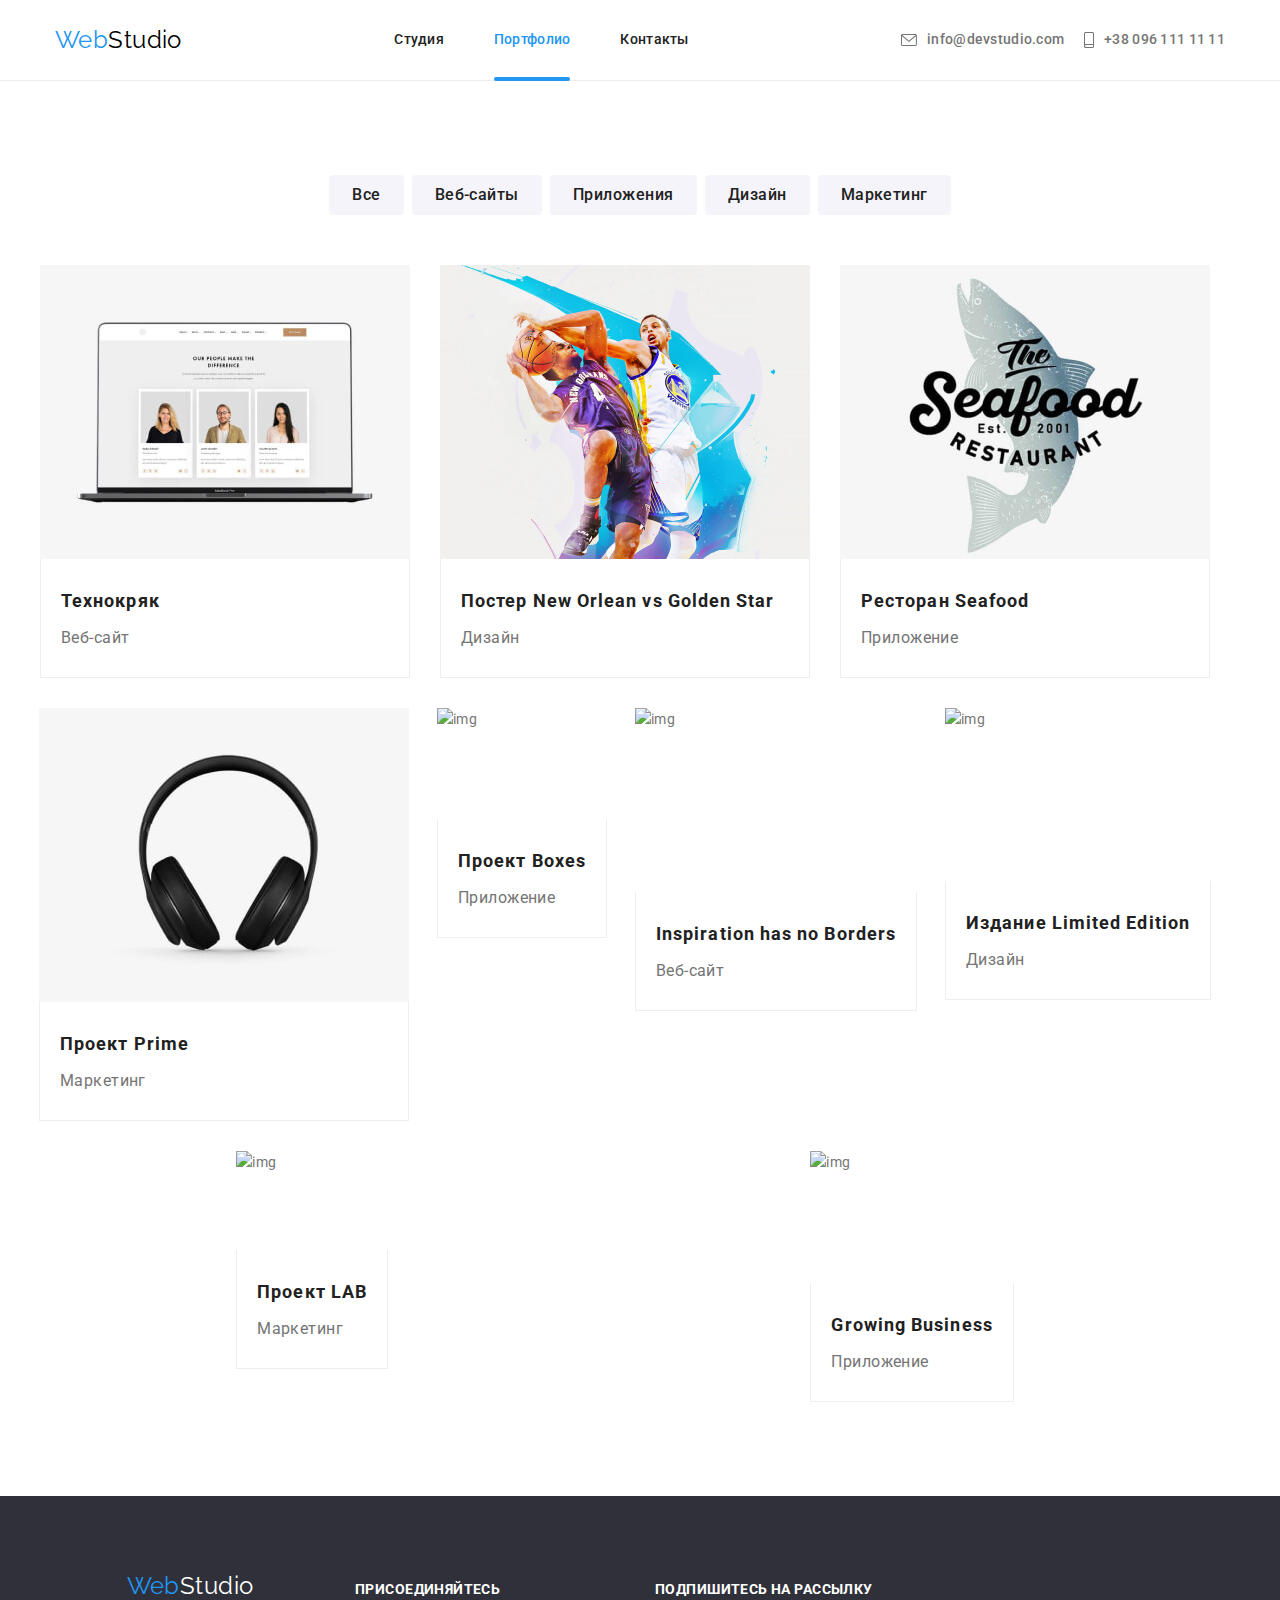
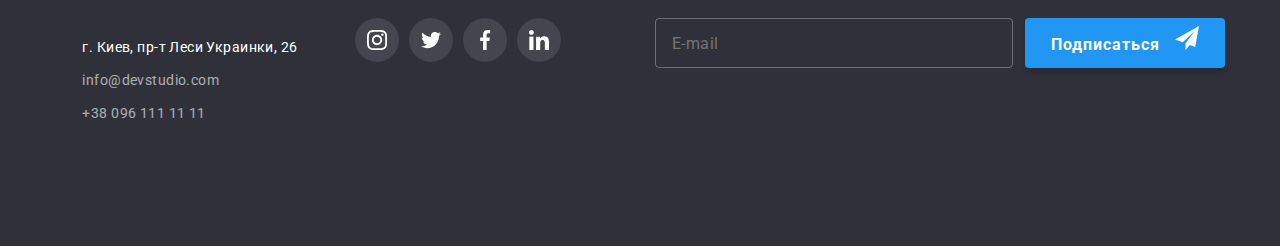
==== commit c2282035: "goit-markup-hw-08" ====
--- a/portfolio.html
+++ b/portfolio.html
@@ -18,12 +18,12 @@
                 <a href="./index.html" class="logo page-header__logo">Web<span class="logo--white-cl">Studio</span></a>
                 <nav class="page-header__nav">
                     <ul class="menu list">
-                        <li class="menu__item"><a class="link" href="./index.html">Студия</a></li>
+                        <li class="menu__item"><a class="link " href="./index.html">Студия</a></li>
                         <li class="menu__item"><a class="link link--active-color" href="./portfolio.html">Портфолио</a></li>
-                        <li class="menu__item"><a class="link" href="">Контакты</a></li>
+                        <li class="menu__item"><a class="link" href="#footer">Контакты</a></li>
                     </ul>
                 </nav>
-                <ul class="menu list">
+                <ul class="menu menu--block list">
                     <li class="menu__contact"><a class="link menu__link" href="mailto:info@devstudio.com">
                             <svg class="menu__icons-svg" width="16px" height="12px">
                                 <use href="./img/icons/sprite.svg#icon-envelope"></use>
@@ -35,8 +35,35 @@
                             </svg>
                             +38 096 111 11 11</a></li>
                 </ul>
+                <button class="mobile-menu__btn" data-menu-button>
+                    <svg class="menu-btn__icon" width="40px" height="40px">
+                        <use class="menu-btn__icon-open" href="./img/icons/sprite.svg#icon-menu"></use>
+                        <use class="menu-btn__icon-close" href="./img/icons/sprite.svg#icon-close-black"></use>
+                    </svg>
+                </button>
             </div>
         </header>
+        <div class="mobile-menu" data-menu>
+            <div class="container">
+                <ul class="mobile-menu__list list">
+                    <li class="mobile-menu__item"><a class="link" href="./index.html">Студия</a></li>
+                    <li class="mobile-menu__item"><a class="link" href="./portfolio.html">Портфолио</a></li>
+                    <li class="mobile-menu__item"><a class="link" href="#footer">Контакты</a></li>
+                </ul>
+                <ul class="mobile-menu__contact list">
+                    <li class="mobile-menu__phone"><a class="link mobile-menu__link" href="tel:+380961111111">
+                            +38 096 111 11 11</a></li>
+                    <li class="mobile-menu__email"><a class="link mobile-menu__link" href="mailto:info@devstudio.com">
+                            info@devstudio.com</a></li>
+                </ul>
+                <ul class="mobile-menu__social list">
+                    <li class="mobile-menu__social-item">Instagram</li>
+                    <li class="mobile-menu__social-item">Twitter</li>
+                    <li class="mobile-menu__social-item">Facebook</li>
+                    <li class="mobile-menu__social-item">LinkedIn</li>
+                </ul>
+            </div>
+        </div>
         <main>
             <section class="section portfolio">
                 <div class="container">
@@ -289,7 +316,7 @@
                 </div>
             </section>       
         </main>
-        <footer class="footer footer--bg">
+        <footer id="footer" class="footer footer--bg">
             <div class="container footer__container">
                 <div class="footer__left-area">
                     <a href="./index.html" class="logo">Web<span class="logo--black-cl">Studio</span>
@@ -352,5 +379,6 @@
                 </div>
             </div>
         </footer>
+        <script src="./js/menu.js"></script>
     </body>
 </html>--- a/css/main.min.css
+++ b/css/main.min.css
@@ -1,2 +1,2 @@
-:root{--main-text-cl: #757575;--title-cl: #212121;--accent-cl: #2196f3;--alt-text-cl: #000000;--alt-title-cl: #ffffff;--alt-title-cl-transp: rgba(255, 255, 255, 0.6);--dark-bg: #2f303a;--second-bg: #f5f4fa;--main-font: "Roboto", sans-serif;--title-font: "Raleway", sans-serif}html{box-sizing:border-box}body{font-family:var(--main-font);font-size:14px;line-height:1.71;letter-spacing:0.03em;color:var(--main-text-cl)}h1,h2,h3,p{margin-top:0;margin-bottom:0}img{display:block;width:100%;height:auto}.visually-hidden{display:none}.list{margin:0;padding:0;list-style:none}.link{color:inherit;text-decoration:none;transition:color 250ms cubic-bezier(0.4, 0, 0.2, 1)}.link:hover,.link:focus{color:var(--accent-cl)}.link--active-color{position:relative;color:var(--accent-cl)}.link--active-color::after{position:absolute;content:"";display:block;width:100%;height:4px;margin-top:29px;background-color:var(--accent-cl);border-radius:2px}.container{width:100%;margin-left:auto;margin-right:auto;padding-left:15px;padding-right:15px}@media screen and (min-width: 480px){.container{max-width:480px}}@media screen and (min-width: 768px){.container{max-width:768px}}@media screen and (min-width: 1200px){.container{max-width:1200px}}.card-set{display:flex;flex-wrap:wrap;margin-top:-30px;margin-left:-30px}.card-set__item{margin-top:30px;margin-left:30px}.page-header{border-bottom:1px solid #ececec}.page-header__container{display:flex;justify-content:space-between;align-items:center}.page-header__nav{display:none}@media screen and (min-width: 768px){.page-header__nav{display:block}}.menu{display:none;font-weight:500;line-height:1.14;letter-spacing:0.02em}@media screen and (min-width: 768px){.menu{display:inline-flex}}.menu_item{color:var(--title-cl)}.menu__item:not(:last-child){margin-right:50px}.menu__contact:not(:last-child){margin-right:20px}.menu__link{display:flex;align-items:center;padding:32px 0}.menu__icons-svg{margin-right:10px;fill:currentColor}.hero{max-width:1600px;padding-top:118px;padding-bottom:118px;text-align:center;background-image:-webkit-gradient(linear, left top, left bottom, from(rgba(47,48,58,0.4)), to(rgba(47,48,58,0.4))),url("/img/mobile/hero/Hero.jpg");background-image:-o-linear-gradient(rgba(47,48,58,0.4), rgba(47,48,58,0.4)),url("/img/mobile/hero/Hero.jpg");background-image:linear-gradient(rgba(47,48,58,0.4), rgba(47,48,58,0.4)),url("/img/mobile/hero/Hero.jpg");background-size:cover;background-repeat:no-repeat;background-position:center}@media screen and (min-device-pixel-ratio: 2), screen and (-webkit-min-device-pixel-ratio: 2), screen and (-o-min-device-pixel-ratio: 2 / 1), screen and (min-resolution: 192dpi), screen and (min-resolution: 2dppx){.hero{background-image:-o-linear-gradient(rgba(47,48,58,0.4), rgba(47,48,58,0.4)),url("/img/mobile/hero/Hero@2x.jpg");background-image:-webkit-gradient(linear, left top, left bottom, from(rgba(47,48,58,0.4)), to(rgba(47,48,58,0.4))),url("/img/mobile/hero/Hero@2x.jpg");background-image:linear-gradient(rgba(47,48,58,0.4), rgba(47,48,58,0.4)),url("/img/mobile/hero/Hero@2x.jpg")}}@media screen and (min-width: 480px){.hero{max-width:768px;background-image:-webkit-gradient(linear, left top, left bottom, from(rgba(47,48,58,0.4)), to(rgba(47,48,58,0.4))),url("/img/mobile/hero/Hero.jpg");background-image:-o-linear-gradient(rgba(47,48,58,0.4), rgba(47,48,58,0.4)),url("/img/mobile/hero/Hero.jpg");background-image:linear-gradient(rgba(47,48,58,0.4), rgba(47,48,58,0.4)),url("/img/mobile/hero/Hero.jpg")}}@media screen and (min-width: 480px) and (min-device-pixel-ratio: 2), screen and (min-width: 480px) and (-webkit-min-device-pixel-ratio: 2), screen and (min-width: 480px) and (-o-min-device-pixel-ratio: 2 / 1), screen and (min-width: 480px) and (min-resolution: 192dpi), screen and (min-width: 480px) and (min-resolution: 2dppx){.hero{background-image:-webkit-gradient(linear, left top, left bottom, from(rgba(47,48,58,0.4)), to(rgba(47,48,58,0.4))),url("/img/mobile/hero/Hero@2x.jpg");background-image:-o-linear-gradient(rgba(47,48,58,0.4), rgba(47,48,58,0.4)),url("/img/mobile/hero/Hero@2x.jpg");background-image:linear-gradient(rgba(47,48,58,0.4), rgba(47,48,58,0.4)),url("/img/mobile/hero/Hero@2x.jpg")}}@media screen and (min-width: 768px){.hero{background-image:-webkit-gradient(linear, left top, left bottom, from(rgba(47,48,58,0.4)), to(rgba(47,48,58,0.4))),url("/img/tablet/hero/Hero.jpg");background-image:-o-linear-gradient(rgba(47,48,58,0.4), rgba(47,48,58,0.4)),url("/img/tablet/hero/Hero.jpg");background-image:linear-gradient(rgba(47,48,58,0.4), rgba(47,48,58,0.4)),url("/img/tablet/hero/Hero.jpg")}}@media screen and (min-width: 768px) and (min-device-pixel-ratio: 2), screen and (min-width: 768px) and (-webkit-min-device-pixel-ratio: 2), screen and (min-width: 768px) and (-o-min-device-pixel-ratio: 2 / 1), screen and (min-width: 768px) and (min-resolution: 192dpi), screen and (min-width: 768px) and (min-resolution: 2dppx){.hero{background-image:-webkit-gradient(linear, left top, left bottom, from(rgba(47,48,58,0.4)), to(rgba(47,48,58,0.4))),url("/img/tablet/hero/Hero@2x.jpg");background-image:-o-linear-gradient(rgba(47,48,58,0.4), rgba(47,48,58,0.4)),url("/img/tablet/hero/Hero@2x.jpg");background-image:linear-gradient(rgba(47,48,58,0.4), rgba(47,48,58,0.4)),url("/img/tablet/hero/Hero@2x.jpg")}}@media screen and (min-width: 1200px){.hero{background-image:-webkit-gradient(linear, left top, left bottom, from(rgba(47,48,58,0.4)), to(rgba(47,48,58,0.4))),url("/img/desktop/hero/Hero.jpg");background-image:-o-linear-gradient(rgba(47,48,58,0.4), rgba(47,48,58,0.4)),url("/img/desktop/hero/Hero.jpg");background-image:linear-gradient(rgba(47,48,58,0.4), rgba(47,48,58,0.4)),url("/img/desktop/hero/Hero.jpg")}}@media screen and (min-width: 1200px) and (min-device-pixel-ratio: 2), screen and (min-width: 1200px) and (-webkit-min-device-pixel-ratio: 2), screen and (min-width: 1200px) and (-o-min-device-pixel-ratio: 2 / 1), screen and (min-width: 1200px) and (min-resolution: 192dpi), screen and (min-width: 1200px) and (min-resolution: 2dppx){.hero{background-image:-webkit-gradient(linear, left top, left bottom, from(rgba(47,48,58,0.4)), to(rgba(47,48,58,0.4))),url("/img/desktop/hero/Hero@2x.jpg");background-image:-o-linear-gradient(rgba(47,48,58,0.4), rgba(47,48,58,0.4)),url("/img/desktop/hero/Hero@2x.jpg");background-image:linear-gradient(rgba(47,48,58,0.4), rgba(47,48,58,0.4)),url("/img/desktop/hero/Hero@2x.jpg")}}.hero__title{max-width:360px;margin:0 auto 30px auto;color:var(--alt-title-cl);font-weight:900;font-size:26px;line-height:1.62;text-align:center;letter-spacing:0.06em;text-transform:uppercase}@media screen and (min-width: 1200px){.hero__title{max-width:696px;font-size:44px;line-height:1.36}}.section{padding-top:60px;padding-bottom:60px}@media screen and (min-width: 1200px){.section{padding-top:94px;padding-bottom:94px}}.section__title{margin-bottom:30px;font-size:28px;line-height:1.17;text-align:center;color:var(--title-cl)}@media screen and (min-width: 1200px){.section__title{margin-bottom:50px;font-size:36px}}.section__subtitle{margin-top:30px;margin-bottom:10px;text-align:center;font-size:14px;line-height:1.14;color:var(--title-cl);text-transform:uppercase}@media screen and (min-width: 768px){.section__subtitle{text-align:left}}.gallery{display:none}@media screen and (min-width: 1200px){.gallery{display:flex}}.gallery__item{position:relative;flex-basis:calc((100% - 3 * 30px) / 3);box-sizing:border-box}.gallery__subtitle{position:absolute;display:flex;align-items:center;justify-content:center;width:100%;height:70px;bottom:0;margin:0;background:rgba(47,48,58,0.8);color:var(--alt-title-cl)}@media screen and (min-width: 768px){.feature__item{flex-basis:calc((100% - 2 * 30px) / 2)}}@media screen and (min-width: 1200px){.feature__item{flex-basis:calc((100% - 4 * 30px) / 4)}}.feature__icon{display:flex;justify-content:center;align-items:center;height:120px;background-color:var(--second-bg);border-radius:4px}.team--bg{background-color:var(--second-bg)}.team__item{flex-basis:100%;text-align:center;font-size:16px;line-height:1.19;background:#ffffff;box-shadow:0px 1px 3px rgba(0,0,0,0.12),0px 1px 1px rgba(0,0,0,0.14),0px 2px 1px rgba(0,0,0,0.2);border-radius:0px 0px 4px 4px}@media screen and (min-width: 768px){.team__item{flex-basis:calc((100% - 2 * 30px) / 2)}}@media screen and (min-width: 1200px){.team__item{flex-basis:calc((100% - 4 * 30px) / 4)}}.team__name{margin-top:30px;margin-bottom:10px;font-size:16px;color:var(--title-cl)}.team__pos{margin-bottom:16px}.clients__item{flex-basis:calc((100% - 2 * 30px) / 2)}@media screen and (min-width: 768px){.clients__item{flex-basis:calc((100% - 3 * 30px) / 3)}}@media screen and (min-width: 1200px){.clients__item{flex-basis:calc((100% - 30px * 6) / 6)}}.clients__link{display:flex;align-items:center;justify-content:center;flex-basis:100%;height:92px;border:1px solid #afb1b8;border-radius:4px;transition:border-color 250ms cubic-bezier(0.4, 0, 0.2, 1)}.clients__link:hover,.clients__link:focus{border-color:var(--accent-cl)}.clients__svg{fill:#afb1b8;transition:fill 250ms cubic-bezier(0.4, 0, 0.2, 1)}.clients__link:hover .clients__svg,.clients__link:focus .clients__svg{fill:var(--accent-cl)}.portfolio__filter{margin-bottom:50px}.footer{padding-top:60px;padding-bottom:60px}.footer--bg{background-color:var(--dark-bg)}@media screen and (min-width: 768px){.footer__container{display:flex;flex-wrap:wrap;justify-content:space-around;align-items:baseline}}@media screen and (min-width: 1200px){.footer__container{flex-wrap:nowrap;justify-content:space-around;align-items:baseline}}.footer__left-area{display:flex;flex-direction:column;align-items:center;margin-bottom:60px}@media screen and (min-width: 768px){.footer__left-area{flex-basis:calc((100% - 2 * 30px) / 2)}}@media screen and (min-width: 1200px){.footer__left-area{flex:0 0 270px;margin-right:30px}}.footer__central-area{display:flex;flex-direction:column;align-items:center;margin-bottom:60px}@media screen and (min-width: 1200px){.footer__central-area{flex:0 0 270px;margin-right:30px;align-items:flex-start}}.footer__right-area{display:flex;flex-direction:column;align-items:center}@media screen and (min-width: 1200px){.footer__right-area{flex:1;display:block}}.footer__title{margin-bottom:20px;font-size:14px;line-height:1.14;color:var(--alt-title-cl);text-transform:uppercase}.footer__icons{display:inline-flex}.footer__link{display:flex;align-items:center;justify-content:center;width:44px;height:44px;border-radius:50%;background:rgba(255,255,255,0.1);transition:background-color 250ms cubic-bezier(0.4, 0, 0.2, 1)}.footer__link:hover,.footer__link:focus{background-color:var(--accent-cl)}.footer__svg{fill:var(--alt-title-cl)}.footer__button{display:flex;align-items:center;justify-content:center}.logo{font-family:var(--title-font);font-size:24px;line-height:1.16;padding-top:16px;padding-bottom:16px;color:var(--accent-cl);text-decoration:none}.logo--white-cl{color:var(--alt-text-cl)}.logo--black-cl{color:var(--alt-title-cl)}.mobile-menu{position:fixed;top:0;left:0;opacity:0;width:100%;height:100vh;font-weight:500;letter-spacing:0.02em;background-color:var(--alt-title-cl)}.mobile-menu.is-open{opacity:1}.mobile-menu__list{margin-top:48px;margin-bottom:306px;font-size:40px;line-height:1.17;color:var(--title-cl)}.mobile-menu__item:first-child{color:var(--accent-cl)}.mobile-menu__item:not(:last-child){margin-bottom:32px}.mobile-menu__phone{font-size:34px;line-height:1.18;color:var(--accent-cl);margin-bottom:32px}.mobile-menu__email{font-size:24px;line-height:1.17;color:var(--main-text-cl);margin-bottom:64px}.mobile-menu__social{display:flex;font-size:18px;line-height:1.22;color:var(--accent-cl)}.mobile-menu__social-item:not(:last-child){margin-right:20px}.mobile-menu__social-item:not(:last-child)::after{content:"";position:absolute;margin-left:10px;width:1px;height:22px;background-color:#2196f3}.mobile-menu__btn{display:inline-flex;align-items:center;background-color:transparent;border:none;cursor:pointer}@media screen and (min-width: 768px){.mobile-menu__btn{display:none}}.is-open .menu-btn__icon-open{display:none}.menu-btn__icon-close{display:none;z-index:2}.is-open .menu-btn__icon-close{display:block}.button{display:inline-block;border:none;border-radius:4px;padding:0;width:200px;height:50px;color:var(--alt-title-cl);background:var(--accent-cl);cursor:pointer;box-shadow:0px 4px 4px rgba(0,0,0,0.15);font-weight:700;font-size:16px;line-height:1.87;letter-spacing:0.06em}.social{display:inline-flex;margin-bottom:30px}.social__item:not(:last-child){margin-right:10px}.social__link{display:flex;align-items:center;justify-content:center;width:44px;height:44px;border-radius:50%;background-color:var(--alt-title-cl);transition:background-color 250ms cubic-bezier(0.4, 0, 0.2, 1)}.social__link:hover,.social__link:focus{background-color:var(--accent-cl)}.social__link:hover .social__svg,.social__link:focus .social__svg{fill:var(--alt-title-cl)}.social__svg{fill:#afb1b8}.filter{display:flex;flex-wrap:wrap}@media screen and (min-width: 768px){.filter{justify-content:center}}.filter__item:not(:last-child){margin-right:8px}@media screen and (max-width: 768px){.filter__item:nth-child(-n+3){margin-bottom:15px}}.filter__btn{display:inline-block;border-radius:4px;padding:6px 22px;color:var(--title-cl);background-color:var(--second-bg);cursor:pointer;border:1px solid transparent;font-weight:500;font-size:16px;line-height:1.62;letter-spacing:0.03em;text-align:center;transition:background-color 250ms cubic-bezier(0.4, 0, 0.2, 1),color 250ms cubic-bezier(0.4, 0, 0.2, 1),box-shadow 250ms cubic-bezier(0.4, 0, 0.2, 1)}.filter__btn:hover,.filter__btn:focus,.filter__btn:active{color:var(--alt-title-cl);background-color:var(--accent-cl);box-shadow:0px 3px 1px rgba(0,0,0,0.1),0px 1px 2px rgba(0,0,0,0.08),0px 2px 2px rgba(0,0,0,0.12)}.project__item{margin-left:auto;margin-right:auto}.project__link{display:inline-flex;flex-direction:column;text-decoration:none;color:inherit;transition:box-shadow 250ms cubic-bezier(0.4, 0, 0.2, 1)}.project__link:hover,.project__link:focus{box-shadow:0px 1px 1px rgba(0,0,0,0.12),0px 4px 4px rgba(0,0,0,0.06),1px 4px 6px rgba(0,0,0,0.16)}.project__link:hover .project__overlay{transform:translateX(0)}.project__text{padding:24px 20px;border:1px solid #eeeeee;border-top:0}.project__name{padding-bottom:4px;font-size:18px;line-height:2;letter-spacing:0.06em;color:var(--title-cl)}.project__filter{font-size:16px;line-height:1.87}.project__thumb{position:relative;overflow:hidden}.project__overlay{position:absolute;top:0;left:0;width:100%;height:100%;background:rgba(33,150,243,0.9);padding:63px 24px;font-size:18px;line-height:1.56;color:var(--alt-title-cl);transform:translateY(100%);transition:transform 250ms cubic-bezier(0.4, 0, 0.2, 1)}.address{display:flex;flex-direction:column;align-items:center;font-style:inherit;padding-top:20px;color:var(--alt-title-cl)}@media screen and (min-width: 1200px){.address{align-items:flex-start}}.address__item{padding-top:8px;opacity:0.6}.address__item__item--wt-cl{color:var(--alt-title-cl-transp)}@media screen and (min-width: 1200px){.address__item{padding-top:9px}}.subs{display:flex;flex-direction:column;align-items:center;width:100%}@media screen and (min-width: 1200px){.subs{flex-direction:row}}.subs__btn{display:flex;align-items:center;justify-content:center;flex:0 0 200px;padding:0;border:none;border-radius:4px;color:var(--alt-title-cl);background-color:var(--accent-cl);cursor:pointer;box-shadow:0px 4px 4px rgba(0,0,0,0.15);font:inherit;font-weight:700;font-size:16px;line-height:1.87;letter-spacing:0.06em}.subs__input{width:100%;height:50px;margin-bottom:20px;padding:18px 24px 12px;background:inherit;border:1px solid rgba(255,255,255,0.3);border-radius:4px;outline:none;font-size:16px;line-height:1.25;letter-spacing:inherit;color:rgba(255,255,255,0.6)}@media screen and (min-width: 480px){.subs__input{width:450px}}@media screen and (min-width: 1200px){.subs__input{width:358px;margin-right:12px;margin-bottom:0px;padding:15px 16px}}.subs_svg{margin-left:10px;fill:var(--alt-title-cl)}.backdrop{position:fixed;top:0;left:0;width:100%;height:100%;background-color:rgba(0,0,0,0.2)}.is-hidden{visibility:hidden;opacity:0;pointer-events:none}.backdrop.is-hidden .modal{transform:translate(-50%, -50%) scale(0.8) rotateY(45deg) rotateX(90deg) rotateZ(180deg)}.modal{position:absolute;top:50%;left:50%;max-width:528px;min-height:581px;padding:40px;background:#ffffff;box-shadow:0px 1px 3px rgba(0,0,0,0.12),0px 1px 1px rgba(0,0,0,0.14),0px 2px 1px rgba(0,0,0,0.2);border-radius:4px;transform:translate(-50%, -50%) scale(1);transition:transform 250ms cubic-bezier(0.4, 0, 0.2, 1)}.modal__close-btn{position:absolute;top:8px;right:8px;display:flex;align-items:center;justify-content:center;padding:6px 6px;width:30px;height:30px;background:var(--alt-title-cl);border:1px solid rgba(0,0,0,0.1);border-radius:50%;transition:transform 250ms cubic-bezier(0.4, 0, 0.2, 1)}.modal__close-icon:hover,.modal__close-icon:focus{fill:var(--accent-cl)}.modal__title{font-size:20px;line-height:1.15;text-align:center;color:var(--title-cl);margin-bottom:12px}.modal__button{margin-top:30px;margin-left:auto;margin-right:auto}.modal__button:hover,.modal__button:hover{background-color:#188ce8}.contacts-form{display:flex;flex-direction:column;justify-content:space-evenly}.contacts-form__field{min-height:40px;width:100%;margin-top:4px;margin-bottom:10px;border:1px solid rgba(33,33,33,0.2);border-radius:4px;font-size:12px;line-height:1.67;letter-spacing:0.01em;color:var(--main-text-cl);padding:12px 11px 12px 40px;transition:outline-color 250ms cubic-bezier(0.4, 0, 0.2, 1)}.contacts-form__field:focus,.contacts-form__field:focus+.contacts-form__icon{outline-color:#2196f3;fill:#2196f3}.contacts-form__label{position:relative}.contacts-form__icon{position:absolute;top:50%;left:12px;transition:fill 250ms cubic-bezier(0.4, 0, 0.2, 1)}.contacts-form__message{resize:none;width:100%;height:120px;padding:12px 16px;margin-top:4px;margin-bottom:20px;border:1px solid rgba(33,33,33,0.2);border-radius:4px;font-size:12px;line-height:1.67;letter-spacing:0.01em;color:rgba(117,117,117,0.5);transition:outline-color 250ms cubic-bezier(0.4, 0, 0.2, 1)}.contacts-form__message:focus{outline-color:#2196f3}.contacts-form__text{margin-left:auto;margin-right:auto}.contacts-form__text::before{content:"";display:inline-block;width:16px;height:16px;border:1px solid var(--title-cl);border-radius:2px;margin-right:8px;transition-property:background-color, border-color;transition-duration:250ms;transition-timing-function:cubic-bezier(0.4, 0, 0.2, 1)}.contacts-form__input:checked+.contacts-form__text::before{background-size:16px 16px;background-image:url(../img/icons/check.svg);background-repeat:no-repeat;background-position:center;background-color:var(--accent-cl);border:var(--accent-cl)}.contacts-form__link{color:var(--accent-cl)}
+:root{--main-text-cl: #757575;--title-cl: #212121;--accent-cl: #2196f3;--alt-text-cl: #000000;--alt-title-cl: #ffffff;--alt-title-cl-transp: rgba(255, 255, 255, 0.6);--dark-bg: #2f303a;--second-bg: #f5f4fa;--main-font: "Roboto", sans-serif;--title-font: "Raleway", sans-serif}html{box-sizing:border-box}body{font-family:var(--main-font);font-size:14px;line-height:1.71;letter-spacing:0.03em;color:var(--main-text-cl)}h1,h2,h3,p{margin-top:0;margin-bottom:0}img{display:block;width:100%;height:auto}.visually-hidden{display:none}.list{margin:0;padding:0;list-style:none}.link{color:inherit;text-decoration:none;transition:color 250ms cubic-bezier(0.4, 0, 0.2, 1)}.link:hover,.link:focus{color:var(--accent-cl)}.link--active-color{position:relative;color:var(--accent-cl)}.link--active-color::after{position:absolute;content:"";display:block;width:100%;height:4px;margin-top:29px;background-color:var(--accent-cl);border-radius:2px}.container{width:100%;margin-left:auto;margin-right:auto;padding-left:15px;padding-right:15px}@media screen and (min-width: 480px){.container{max-width:480px}}@media screen and (min-width: 768px){.container{max-width:768px}}@media screen and (min-width: 1200px){.container{max-width:1200px}}.card-set{display:flex;flex-wrap:wrap;margin-top:-30px;margin-left:-30px}.card-set__item{margin-top:30px;margin-left:30px}.page-header{border-bottom:1px solid #ececec}.page-header__container{display:flex;justify-content:space-between;align-items:center}.page-header__nav{display:none}@media screen and (min-width: 768px){.page-header__nav{display:block}}.menu{display:none;font-weight:500;line-height:1.14;letter-spacing:0.02em}@media screen and (min-width: 768px){.menu{display:inline-flex}}@media screen and (min-width: 768px) and (max-width: 1199.98px){.menu--block{display:block}}.menu__item{padding:32px 0;color:var(--title-cl)}.menu__item:not(:last-child){margin-right:50px}@media screen and (min-width: 768px) and (max-width: 1199.98px){.menu__contact:not(:last-child){margin-bottom:10px}}@media screen and (min-width: 1200px){.menu__contact:not(:last-child){margin-right:20px}}.menu__link{display:flex;align-items:center}.menu__icons-svg{margin-right:10px;fill:currentColor}.hero{max-width:480px;padding-top:118px;padding-bottom:118px;text-align:center;background-size:cover;background-image:-webkit-gradient(linear, left top, left bottom, from(rgba(47,48,58,0.4)), to(rgba(47,48,58,0.4))),url("/img/mobile/hero/Hero.jpg");background-image:-o-linear-gradient(rgba(47,48,58,0.4), rgba(47,48,58,0.4)),url("/img/mobile/hero/Hero.jpg");background-image:linear-gradient(rgba(47,48,58,0.4), rgba(47,48,58,0.4)),url("/img/mobile/hero/Hero.jpg");background-size:cover;background-repeat:no-repeat;background-position:center}@media screen and (min-device-pixel-ratio: 2), screen and (-webkit-min-device-pixel-ratio: 2), screen and (-o-min-device-pixel-ratio: 2 / 1), screen and (min-resolution: 192dpi), screen and (min-resolution: 2dppx){.hero{background-image:-o-linear-gradient(rgba(47,48,58,0.4), rgba(47,48,58,0.4)),url("/img/mobile/hero/Hero@2x.jpg");background-image:-webkit-gradient(linear, left top, left bottom, from(rgba(47,48,58,0.4)), to(rgba(47,48,58,0.4))),url("/img/mobile/hero/Hero@2x.jpg");background-image:linear-gradient(rgba(47,48,58,0.4), rgba(47,48,58,0.4)),url("/img/mobile/hero/Hero@2x.jpg")}}@media screen and (min-width: 480px){.hero{max-width:768px;background-image:-webkit-gradient(linear, left top, left bottom, from(rgba(47,48,58,0.4)), to(rgba(47,48,58,0.4))),url("/img/mobile/hero/Hero.jpg");background-image:-o-linear-gradient(rgba(47,48,58,0.4), rgba(47,48,58,0.4)),url("/img/mobile/hero/Hero.jpg");background-image:linear-gradient(rgba(47,48,58,0.4), rgba(47,48,58,0.4)),url("/img/mobile/hero/Hero.jpg")}}@media screen and (min-width: 480px) and (min-device-pixel-ratio: 2), screen and (min-width: 480px) and (-webkit-min-device-pixel-ratio: 2), screen and (min-width: 480px) and (-o-min-device-pixel-ratio: 2 / 1), screen and (min-width: 480px) and (min-resolution: 192dpi), screen and (min-width: 480px) and (min-resolution: 2dppx){.hero{background-image:-webkit-gradient(linear, left top, left bottom, from(rgba(47,48,58,0.4)), to(rgba(47,48,58,0.4))),url("/img/mobile/hero/Hero@2x.jpg");background-image:-o-linear-gradient(rgba(47,48,58,0.4), rgba(47,48,58,0.4)),url("/img/mobile/hero/Hero@2x.jpg");background-image:linear-gradient(rgba(47,48,58,0.4), rgba(47,48,58,0.4)),url("/img/mobile/hero/Hero@2x.jpg")}}@media screen and (min-width: 768px){.hero{max-width:1600px;background-image:-webkit-gradient(linear, left top, left bottom, from(rgba(47,48,58,0.4)), to(rgba(47,48,58,0.4))),url("/img/tablet/hero/Hero.jpg");background-image:-o-linear-gradient(rgba(47,48,58,0.4), rgba(47,48,58,0.4)),url("/img/tablet/hero/Hero.jpg");background-image:linear-gradient(rgba(47,48,58,0.4), rgba(47,48,58,0.4)),url("/img/tablet/hero/Hero.jpg")}}@media screen and (min-width: 768px) and (min-device-pixel-ratio: 2), screen and (min-width: 768px) and (-webkit-min-device-pixel-ratio: 2), screen and (min-width: 768px) and (-o-min-device-pixel-ratio: 2 / 1), screen and (min-width: 768px) and (min-resolution: 192dpi), screen and (min-width: 768px) and (min-resolution: 2dppx){.hero{background-image:-webkit-gradient(linear, left top, left bottom, from(rgba(47,48,58,0.4)), to(rgba(47,48,58,0.4))),url("/img/tablet/hero/Hero@2x.jpg");background-image:-o-linear-gradient(rgba(47,48,58,0.4), rgba(47,48,58,0.4)),url("/img/tablet/hero/Hero@2x.jpg");background-image:linear-gradient(rgba(47,48,58,0.4), rgba(47,48,58,0.4)),url("/img/tablet/hero/Hero@2x.jpg")}}@media screen and (min-width: 1200px){.hero{background-image:-webkit-gradient(linear, left top, left bottom, from(rgba(47,48,58,0.4)), to(rgba(47,48,58,0.4))),url("/img/desktop/hero/Hero.jpg");background-image:-o-linear-gradient(rgba(47,48,58,0.4), rgba(47,48,58,0.4)),url("/img/desktop/hero/Hero.jpg");background-image:linear-gradient(rgba(47,48,58,0.4), rgba(47,48,58,0.4)),url("/img/desktop/hero/Hero.jpg")}}@media screen and (min-width: 1200px) and (min-device-pixel-ratio: 2), screen and (min-width: 1200px) and (-webkit-min-device-pixel-ratio: 2), screen and (min-width: 1200px) and (-o-min-device-pixel-ratio: 2 / 1), screen and (min-width: 1200px) and (min-resolution: 192dpi), screen and (min-width: 1200px) and (min-resolution: 2dppx){.hero{background-image:-webkit-gradient(linear, left top, left bottom, from(rgba(47,48,58,0.4)), to(rgba(47,48,58,0.4))),url("/img/desktop/hero/Hero@2x.jpg");background-image:-o-linear-gradient(rgba(47,48,58,0.4), rgba(47,48,58,0.4)),url("/img/desktop/hero/Hero@2x.jpg");background-image:linear-gradient(rgba(47,48,58,0.4), rgba(47,48,58,0.4)),url("/img/desktop/hero/Hero@2x.jpg")}}.hero__title{max-width:360px;margin:0 auto 30px auto;color:var(--alt-title-cl);font-weight:900;font-size:26px;line-height:1.62;text-align:center;letter-spacing:0.06em;text-transform:uppercase}@media screen and (min-width: 1200px){.hero__title{max-width:696px;font-size:44px;line-height:1.36}}.section{padding-top:60px;padding-bottom:60px}@media screen and (min-width: 1200px){.section{padding-top:94px;padding-bottom:94px}}.section__title{margin-bottom:30px;font-size:28px;line-height:1.17;text-align:center;color:var(--title-cl)}@media screen and (min-width: 1200px){.section__title{margin-bottom:50px;font-size:36px}}.section__subtitle{margin-top:30px;margin-bottom:10px;text-align:center;font-size:14px;line-height:1.14;color:var(--title-cl);text-transform:uppercase}@media screen and (min-width: 768px){.section__subtitle{text-align:left}}.gallery{display:none}@media screen and (min-width: 1200px){.gallery{display:flex}}.gallery__item{position:relative;flex-basis:calc((100% - 3 * 30px) / 3);box-sizing:border-box}.gallery__subtitle{position:absolute;display:flex;align-items:center;justify-content:center;width:100%;height:70px;bottom:0;margin:0;background:rgba(47,48,58,0.8);color:var(--alt-title-cl)}@media screen and (min-width: 768px){.feature__item{flex-basis:calc((100% - 2 * 30px) / 2)}}@media screen and (min-width: 1200px){.feature__item{flex-basis:calc((100% - 4 * 30px) / 4)}}.feature__icon{display:flex;justify-content:center;align-items:center;height:120px;background-color:var(--second-bg);border-radius:4px}.team--bg{background-color:var(--second-bg)}.team__item{flex-basis:100%;text-align:center;font-size:16px;line-height:1.19;background:#ffffff;box-shadow:0px 1px 3px rgba(0,0,0,0.12),0px 1px 1px rgba(0,0,0,0.14),0px 2px 1px rgba(0,0,0,0.2);border-radius:0px 0px 4px 4px}@media screen and (min-width: 768px){.team__item{flex-basis:calc((100% - 2 * 30px) / 2)}}@media screen and (min-width: 1200px){.team__item{flex-basis:calc((100% - 4 * 30px) / 4)}}.team__name{margin-top:30px;margin-bottom:10px;font-size:16px;color:var(--title-cl)}.team__pos{margin-bottom:16px}.clients__item{flex-basis:calc((100% - 2 * 30px) / 2)}@media screen and (min-width: 768px){.clients__item{flex-basis:calc((100% - 3 * 30px) / 3)}}@media screen and (min-width: 1200px){.clients__item{flex-basis:calc((100% - 30px * 6) / 6)}}.clients__link{display:flex;align-items:center;justify-content:center;flex-basis:100%;height:92px;border:1px solid #afb1b8;border-radius:4px;transition:border-color 250ms cubic-bezier(0.4, 0, 0.2, 1)}.clients__link:hover,.clients__link:focus{border-color:var(--accent-cl)}.clients__svg{fill:#afb1b8;transition:fill 250ms cubic-bezier(0.4, 0, 0.2, 1)}.clients__link:hover .clients__svg,.clients__link:focus .clients__svg{fill:var(--accent-cl)}.portfolio__filter{margin-bottom:50px}.footer{padding-top:60px;padding-bottom:60px}.footer--bg{background-color:var(--dark-bg)}@media screen and (min-width: 768px){.footer__container{display:flex;flex-wrap:wrap;justify-content:space-around;align-items:baseline}}@media screen and (min-width: 1200px){.footer__container{flex-wrap:nowrap;justify-content:space-around;align-items:baseline}}.footer__left-area{display:flex;flex-direction:column;align-items:center;margin-bottom:60px}@media screen and (min-width: 768px){.footer__left-area{flex-basis:calc((100% - 2 * 30px) / 2)}}@media screen and (min-width: 1200px){.footer__left-area{flex:0 0 270px;margin-right:30px}}.footer__central-area{display:flex;flex-direction:column;align-items:center;margin-bottom:60px}@media screen and (min-width: 1200px){.footer__central-area{flex:0 0 270px;margin-right:30px;align-items:flex-start}}.footer__right-area{display:flex;flex-direction:column;align-items:center}@media screen and (min-width: 1200px){.footer__right-area{flex:1;display:block}}.footer__title{margin-bottom:20px;font-size:14px;line-height:1.14;color:var(--alt-title-cl);text-transform:uppercase}.footer__icons{display:inline-flex}.footer__link{display:flex;align-items:center;justify-content:center;width:44px;height:44px;border-radius:50%;background:rgba(255,255,255,0.1);transition:background-color 250ms cubic-bezier(0.4, 0, 0.2, 1)}.footer__link:hover,.footer__link:focus{background-color:var(--accent-cl)}.footer__svg{fill:var(--alt-title-cl)}.footer__button{display:flex;align-items:center;justify-content:center}.logo{font-family:var(--title-font);font-size:24px;line-height:1.16;padding-top:16px;padding-bottom:16px;color:var(--accent-cl);text-decoration:none}.logo--white-cl{color:var(--alt-text-cl)}.logo--black-cl{color:var(--alt-title-cl)}.mobile-menu{position:fixed;display:none;top:0;left:0;opacity:0;width:100%;height:100vh;font-weight:500;letter-spacing:0.02em;background-color:var(--alt-title-cl);transition:0.5s;z-index:10}.mobile-menu.is-open{opacity:1;display:block}.mobile-menu__list{margin-top:48px;margin-bottom:306px;font-size:40px;line-height:1.17;color:var(--title-cl)}.mobile-menu__item:first-child{color:var(--accent-cl)}.mobile-menu__item:not(:last-child){margin-bottom:32px}.mobile-menu__phone{font-size:34px;line-height:1.18;color:var(--accent-cl);margin-bottom:32px}.mobile-menu__email{font-size:24px;line-height:1.17;color:var(--main-text-cl);margin-bottom:64px}.mobile-menu__social{display:flex;font-size:18px;line-height:1.22;color:var(--accent-cl)}.mobile-menu__social-item:not(:last-child){margin-right:20px}.mobile-menu__social-item:not(:last-child)::after{content:"";position:absolute;margin-left:10px;width:1px;height:22px;background-color:#2196f3}.mobile-menu__btn{display:inline-flex;align-items:center;background-color:transparent;border:none;cursor:pointer}@media screen and (min-width: 768px){.mobile-menu__btn{display:none}}.menu-btn__icon:hover,.menu-btn__icon:focus{fill:var(--accent-cl)}.is-open .menu-btn__icon{z-index:11;position:fixed;right:15px;top:10px}.is-open .menu-btn__icon-open{display:none}.menu-btn__icon-close{display:none}.is-open .menu-btn__icon-close{display:block}.button{display:inline-block;border:none;border-radius:4px;padding:0;width:200px;height:50px;color:var(--alt-title-cl);background:var(--accent-cl);cursor:pointer;box-shadow:0px 4px 4px rgba(0,0,0,0.15);font-weight:700;font-size:16px;line-height:1.87;letter-spacing:0.06em}.social{display:inline-flex;margin-bottom:30px}.social__item:not(:last-child){margin-right:10px}.social__link{display:flex;align-items:center;justify-content:center;width:44px;height:44px;border-radius:50%;background-color:var(--alt-title-cl);transition:background-color 250ms cubic-bezier(0.4, 0, 0.2, 1)}.social__link:hover,.social__link:focus{background-color:var(--accent-cl)}.social__link:hover .social__svg,.social__link:focus .social__svg{fill:var(--alt-title-cl)}.social__svg{fill:#afb1b8}.filter{display:flex;flex-wrap:wrap}@media screen and (min-width: 768px){.filter{justify-content:center}}.filter__item:not(:last-child){margin-right:8px}@media screen and (max-width: 768px){.filter__item:nth-child(-n+3){margin-bottom:15px}}.filter__btn{display:inline-block;border-radius:4px;padding:6px 22px;color:var(--title-cl);background-color:var(--second-bg);cursor:pointer;border:1px solid transparent;font-weight:500;font-size:16px;line-height:1.62;letter-spacing:0.03em;text-align:center;transition:background-color 250ms cubic-bezier(0.4, 0, 0.2, 1),color 250ms cubic-bezier(0.4, 0, 0.2, 1),box-shadow 250ms cubic-bezier(0.4, 0, 0.2, 1)}.filter__btn:hover,.filter__btn:focus,.filter__btn:active{color:var(--alt-title-cl);background-color:var(--accent-cl);box-shadow:0px 3px 1px rgba(0,0,0,0.1),0px 1px 2px rgba(0,0,0,0.08),0px 2px 2px rgba(0,0,0,0.12)}.project__item{margin-left:auto;margin-right:auto}.project__link{display:inline-flex;flex-direction:column;text-decoration:none;color:inherit;transition:box-shadow 250ms cubic-bezier(0.4, 0, 0.2, 1)}.project__link:hover,.project__link:focus{box-shadow:0px 1px 1px rgba(0,0,0,0.12),0px 4px 4px rgba(0,0,0,0.06),1px 4px 6px rgba(0,0,0,0.16)}.project__link:hover .project__overlay{transform:translateX(0)}.project__text{padding:24px 20px;border:1px solid #eeeeee;border-top:0}.project__name{padding-bottom:4px;font-size:18px;line-height:2;letter-spacing:0.06em;color:var(--title-cl)}.project__filter{font-size:16px;line-height:1.87}.project__thumb{position:relative;overflow:hidden}.project__overlay{position:absolute;top:0;left:0;width:100%;height:100%;background:rgba(33,150,243,0.9);padding:63px 24px;font-size:18px;line-height:1.56;color:var(--alt-title-cl);transform:translateY(100%);transition:transform 250ms cubic-bezier(0.4, 0, 0.2, 1)}.address{display:flex;flex-direction:column;align-items:center;font-style:inherit;padding-top:20px;color:var(--alt-title-cl)}@media screen and (min-width: 1200px){.address{align-items:flex-start}}.address__item{padding-top:8px;opacity:0.6}.address__item__item--wt-cl{color:var(--alt-title-cl-transp)}@media screen and (min-width: 1200px){.address__item{padding-top:9px}}.subs{display:flex;flex-direction:column;align-items:center;width:100%}@media screen and (min-width: 1200px){.subs{flex-direction:row}}.subs__btn{display:flex;align-items:center;justify-content:center;flex:0 0 200px;padding:0;border:none;border-radius:4px;color:var(--alt-title-cl);background-color:var(--accent-cl);cursor:pointer;box-shadow:0px 4px 4px rgba(0,0,0,0.15);font:inherit;font-weight:700;font-size:16px;line-height:1.87;letter-spacing:0.06em}.subs__input{width:100%;height:50px;margin-bottom:20px;padding:18px 24px 12px;background:inherit;border:1px solid rgba(255,255,255,0.3);border-radius:4px;outline:none;font-size:16px;line-height:1.25;letter-spacing:inherit;color:rgba(255,255,255,0.6)}@media screen and (min-width: 480px){.subs__input{width:450px}}@media screen and (min-width: 1200px){.subs__input{width:358px;margin-right:12px;margin-bottom:0px;padding:15px 16px}}.subs_svg{margin-left:10px;fill:var(--alt-title-cl)}.backdrop{position:fixed;top:0;left:0;width:100%;height:100%;background-color:rgba(0,0,0,0.2);padding:93px 15px}.is-hidden{visibility:hidden;opacity:0;pointer-events:none}.backdrop.is-hidden .modal{transform:translate(-50%, -50%) scale(0.8) rotateY(45deg) rotateX(90deg) rotateZ(180deg)}.modal{position:absolute;top:50%;left:50%;min-width:90%;padding:40px;background:#ffffff;box-shadow:0px 1px 3px rgba(0,0,0,0.12),0px 1px 1px rgba(0,0,0,0.14),0px 2px 1px rgba(0,0,0,0.2);border-radius:4px;transform:translate(-50%, -50%) scale(1);transition:transform 250ms cubic-bezier(0.4, 0, 0.2, 1)}@media screen and (min-width: 480px){.modal{min-width:450px;min-height:609px}}@media screen and (min-width: 1200px){.modal{min-width:528px;min-height:581px}}.modal__close-btn{position:absolute;top:8px;right:8px;display:flex;align-items:center;justify-content:center;padding:6px 6px;width:30px;height:30px;background:var(--alt-title-cl);border:1px solid rgba(0,0,0,0.1);border-radius:50%;transition:transform 250ms cubic-bezier(0.4, 0, 0.2, 1)}.modal__close-icon:hover,.modal__close-icon:focus{fill:var(--accent-cl)}.modal__title{font-size:20px;line-height:1.15;text-align:center;color:var(--title-cl);margin-bottom:12px}.modal__button{margin-top:30px;margin-left:auto;margin-right:auto}.modal__button:hover,.modal__button:hover{background-color:#188ce8}.contacts-form{display:flex;flex-direction:column;justify-content:space-evenly}.contacts-form__field{min-height:40px;width:100%;margin-top:4px;margin-bottom:10px;border:1px solid rgba(33,33,33,0.2);border-radius:4px;font-size:12px;line-height:1.67;letter-spacing:0.01em;color:var(--main-text-cl);padding:12px 11px 12px 40px;transition:outline-color 250ms cubic-bezier(0.4, 0, 0.2, 1)}.contacts-form__field:focus,.contacts-form__field:focus+.contacts-form__icon{outline-color:#2196f3;fill:#2196f3}.contacts-form__label{position:relative}.contacts-form__icon{position:absolute;top:50%;left:12px;transition:fill 250ms cubic-bezier(0.4, 0, 0.2, 1)}.contacts-form__message{resize:none;width:100%;height:120px;padding:12px 16px;margin-top:4px;margin-bottom:20px;border:1px solid rgba(33,33,33,0.2);border-radius:4px;font-size:12px;line-height:1.67;letter-spacing:0.01em;color:rgba(117,117,117,0.5);transition:outline-color 250ms cubic-bezier(0.4, 0, 0.2, 1)}.contacts-form__message:focus{outline-color:#2196f3}.contacts-form__text{margin-left:auto;margin-right:auto}.contacts-form__text::before{content:"";display:inline-block;width:16px;height:16px;border:1px solid var(--title-cl);border-radius:2px;margin-right:8px;transition-property:background-color, border-color;transition-duration:250ms;transition-timing-function:cubic-bezier(0.4, 0, 0.2, 1)}.contacts-form__input:checked+.contacts-form__text::before{background-size:16px 16px;background-image:url(../img/icons/check.svg);background-repeat:no-repeat;background-position:center;background-color:var(--accent-cl);border:var(--accent-cl)}.contacts-form__link{color:var(--accent-cl)}
 /*# sourceMappingURL=main.min.css.map */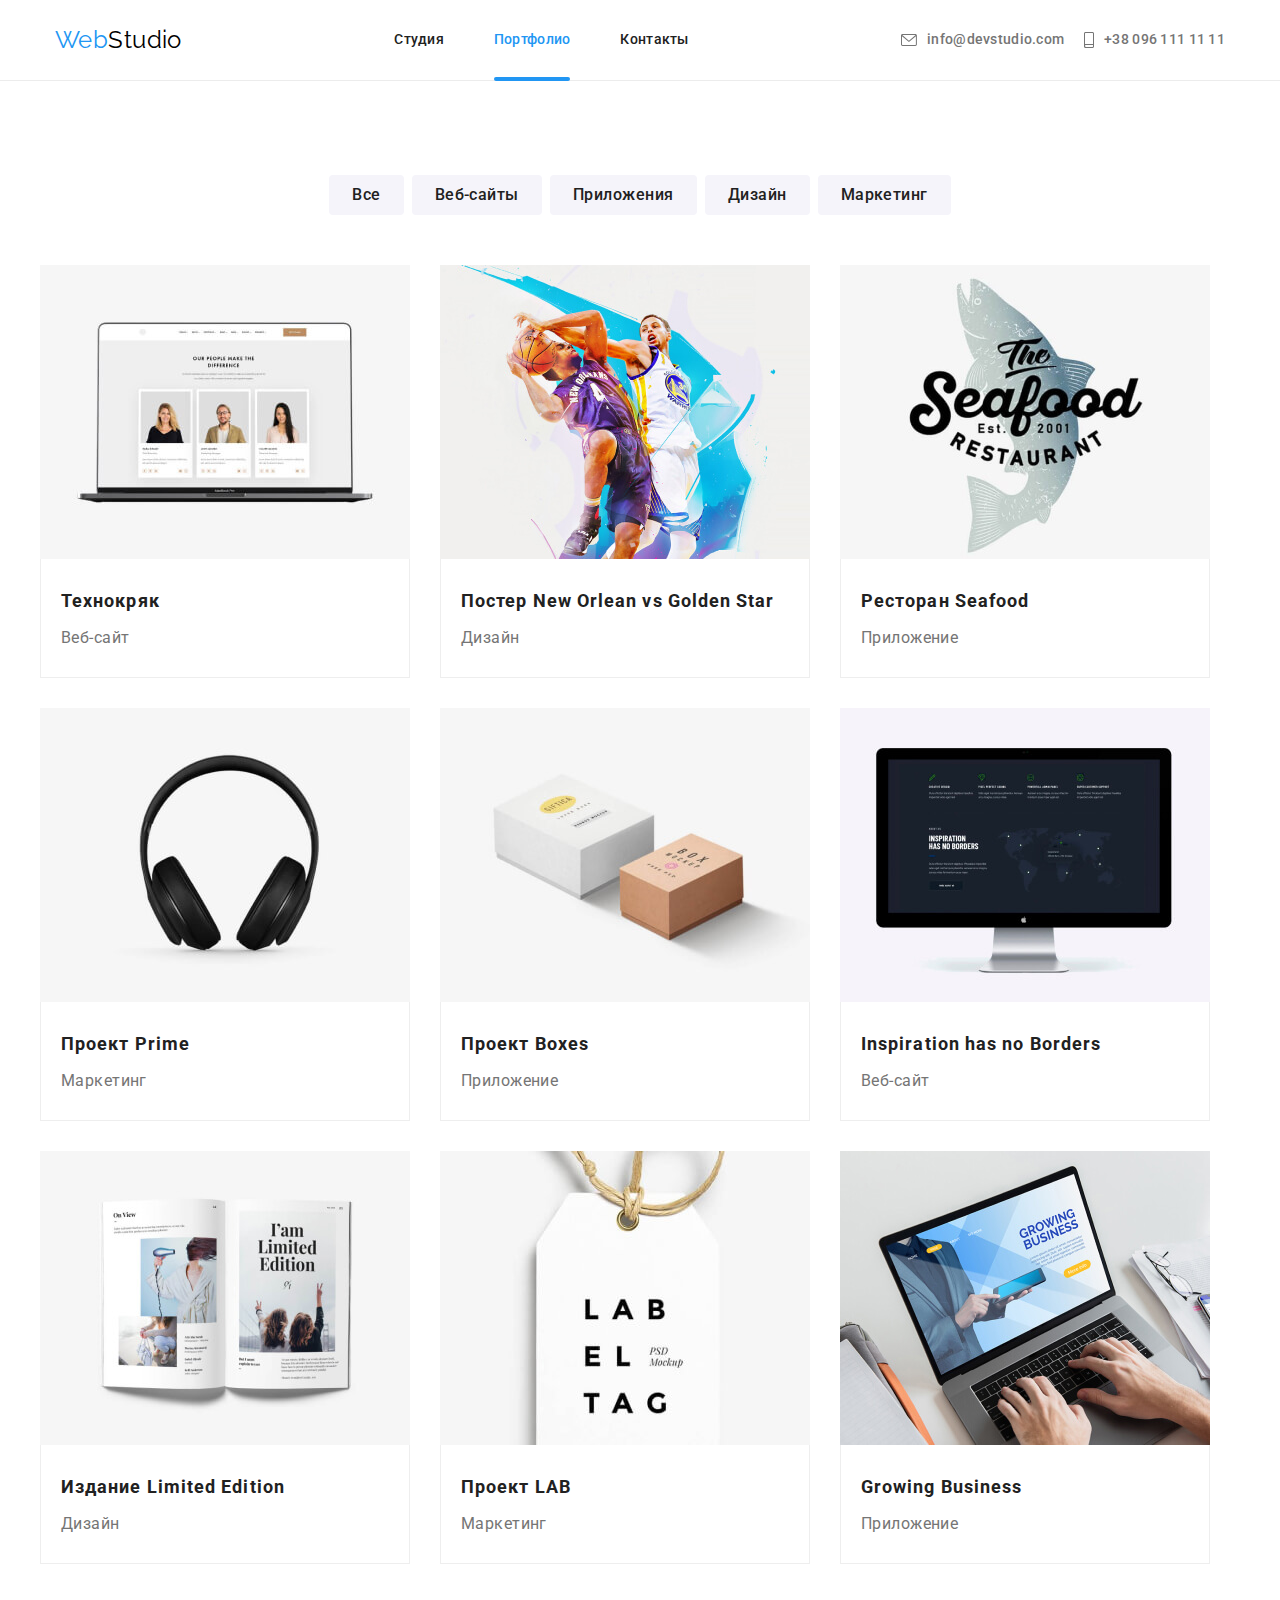
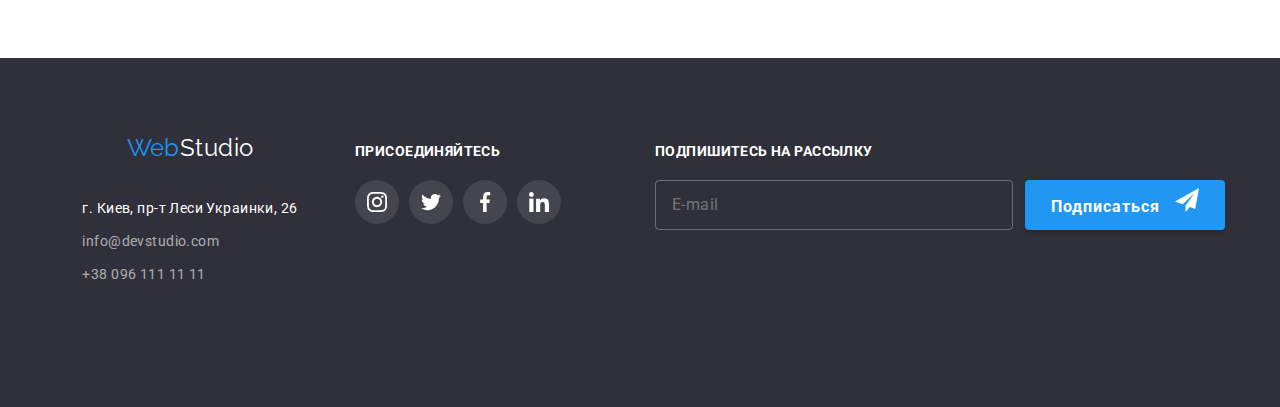
==== commit bd55f784: "fix picture" ====
--- a/portfolio.html
+++ b/portfolio.html
@@ -91,11 +91,11 @@
                             <a href="" class="project__link" target="_blank" rel="noopener noreferrer">
                                 <div class="project__thumb">
                                     <picture>
-                                        <source srcset="/img/desktop/portfolio/portfolio1.jpg 1x, /img/desktop/portfolio/portfolio1@2x.jpg 2x"
-                                            media="(min-width:1200px)" type="image/jpeg" />
-                                        <source srcset="./img/tablet/portfolio/portfolio1.jpg 1x, /img/tablet/portfolio/portfolio1@2x.jpg 2x"
-                                            media="(min-width:768px)" type="image/jpeg" />
-                                        <source srcset="./img/mobile/portfolio/portfolio1.jpg 1x, /img/mobile/portfolio/portfolio1@2x.jpg 2x"
+                                        <source srcset="./img/desktop/portfolio/portfolio1.jpg 1x, ./img/desktop/portfolio/portfolio1@2x.jpg 2x"
+                                            media="(min-width:1200px)" type="image/jpeg" />
+                                        <source srcset="./img/tablet/portfolio/portfolio1.jpg 1x, ./img/tablet/portfolio/portfolio1@2x.jpg 2x"
+                                            media="(min-width:768px)" type="image/jpeg" />
+                                        <source srcset="./img/mobile/portfolio/portfolio1.jpg 1x, ./img/mobile/portfolio/portfolio1@2x.jpg 2x"
                                             media="(max-width:767.98px)" type="image/jpeg" />
                                         <img src="./img/mobile/portfolio/portfolio1.jpg" alt="img" width="450" height="294" />
                                     </picture>
@@ -116,7 +116,7 @@
                             <a href="" class="project__link" target="_blank" rel="noopener noreferrer">
                                 <div class="project__thumb">
                                     <picture>
-                                        <source srcset="/img/desktop/portfolio/portfolio2.jpg 1x, /img/desktop/portfolio/portfolio2@2x.jpg 2x"
+                                        <source srcset="./img/desktop/portfolio/portfolio2.jpg 1x, /img/desktop/portfolio/portfolio2@2x.jpg 2x"
                                             media="(min-width:1200px)" type="image/jpeg" />
                                         <source srcset="./img/tablet/portfolio/portfolio2.jpg 1x, /img/tablet/portfolio/portfolio2@2x.jpg 2x"
                                             media="(min-width:768px)" type="image/jpeg" />
@@ -141,11 +141,11 @@
                             <a href="" class="project__link" target="_blank" rel="noopener noreferrer">
                                 <div class="project__thumb">
                                     <picture>
-                                        <source srcset="/img/desktop/portfolio/portfolio3.jpg 1x, /img/desktop/portfolio/portfolio3@2x.jpg 2x"
-                                            media="(min-width:1200px)" type="image/jpeg" />
-                                        <source srcset="./img/tablet/portfolio/portfolio3.jpg 1x, /img/tablet/portfolio/portfolio3@2x.jpg 2x"
-                                            media="(min-width:768px)" type="image/jpeg" />
-                                        <source srcset="./img/mobile/portfolio/portfolio3.jpg 1x, /img/mobile/portfolio/portfolio3@2x.jpg 2x"
+                                        <source srcset="./img/desktop/portfolio/portfolio3.jpg 1x, ./img/desktop/portfolio/portfolio3@2x.jpg 2x"
+                                            media="(min-width:1200px)" type="image/jpeg" />
+                                        <source srcset="./img/tablet/portfolio/portfolio3.jpg 1x, ./img/tablet/portfolio/portfolio3@2x.jpg 2x"
+                                            media="(min-width:768px)" type="image/jpeg" />
+                                        <source srcset="./img/mobile/portfolio/portfolio3.jpg 1x, ./img/mobile/portfolio/portfolio3@2x.jpg 2x"
                                             media="(max-width:767.98px)" type="image/jpeg" />
                                         <img src="./img/mobile/portfolio/portfolio3.jpg" alt="img" width="450" height="294" />
                                     </picture>
@@ -166,11 +166,11 @@
                             <a href="" class="project__link" target="_blank" rel="noopener noreferrer">
                                 <div class="project__thumb">
                                     <picture>
-                                        <source srcset="/img/desktop/portfolio/portfolio4.jpg 1x, /img/desktop/portfolio/portfolio4@2x.jpg 2x"
-                                            media="(min-width:1200px)" type="image/jpeg" />
-                                        <source srcset="./img/tablet/portfolio/portfolio4.jpg 1x, /img/tablet/portfolio/portfolio4@2x.jpg 2x"
-                                            media="(min-width:768px)" type="image/jpeg" />
-                                        <source srcset="./img/mobile/portfolio/portfolio4.jpg 1x, /img/mobile/portfolio/portfolio4@2x.jpg 2x"
+                                        <source srcset="./img/desktop/portfolio/portfolio4.jpg 1x, ./img/desktop/portfolio/portfolio4@2x.jpg 2x"
+                                            media="(min-width:1200px)" type="image/jpeg" />
+                                        <source srcset="./img/tablet/portfolio/portfolio4.jpg 1x, ./img/tablet/portfolio/portfolio4@2x.jpg 2x"
+                                            media="(min-width:768px)" type="image/jpeg" />
+                                        <source srcset="./img/mobile/portfolio/portfolio4.jpg 1x, ./img/mobile/portfolio/portfolio4@2x.jpg 2x"
                                             media="(max-width:767.98px)" type="image/jpeg" />
                                         <img src="./img/mobile/portfolio/portfolio4.jpg" alt="img" width="450" height="294" />
                                     </picture>
@@ -191,11 +191,11 @@
                             <a href="" class="project__link" target="_blank" rel="noopener noreferrer">
                                 <div class="project__thumb">
                                     <picture>
-                                        <source srcset="/img/desktop/portfolio/portfolio5jpg 1x, /img/desktop/portfolio/portfolio5@2x.jpg 2x"
-                                            media="(min-width:1200px)" type="image/jpeg" />
-                                        <source srcset="./img/tablet/portfolio/portfolio5.jpg 1x, /img/tablet/portfolio/portfolio5@2x.jpg 2x"
-                                            media="(min-width:768px)" type="image/jpeg" />
-                                        <source srcset="./img/mobile/portfolio/portfolio5.jpg 1x, /img/mobile/portfolio/portfolio5@2x.jpg 2x"
+                                        <source srcset="./img/desktop/portfolio/portfolio5.jpg 1x, ./img/desktop/portfolio/portfolio5@2x.jpg 2x"
+                                            media="(min-width:1200px)" type="image/jpeg" />
+                                        <source srcset="./img/tablet/portfolio/portfolio5.jpg 1x, ./img/tablet/portfolio/portfolio5@2x.jpg 2x"
+                                            media="(min-width:768px)" type="image/jpeg" />
+                                        <source srcset="./img/mobile/portfolio/portfolio5.jpg 1x, ./img/mobile/portfolio/portfolio5@2x.jpg 2x"
                                             media="(max-width:767.98px)" type="image/jpeg" />
                                         <img src="./img/mobile/portfolio/portfolio5.jpg" alt="img" width="450" height="294" />
                                     </picture>
@@ -216,11 +216,11 @@
                             <a href="" class="project__link" target="_blank" rel="noopener noreferrer">
                                 <div class="project__thumb">
                                     <picture>
-                                        <source srcset="/img/desktop/portfolio/portfolio6jpg 1x, /img/desktop/portfolio/portfolio6@2x.jpg 2x"
-                                            media="(min-width:1200px)" type="image/jpeg" />
-                                        <source srcset="./img/tablet/portfolio/portfolio6.jpg 1x, /img/tablet/portfolio/portfolio6@2x.jpg 2x"
-                                            media="(min-width:768px)" type="image/jpeg" />
-                                        <source srcset="./img/mobile/portfolio/portfolio6.jpg 1x, /img/mobile/portfolio/portfolio6@2x.jpg 2x"
+                                        <source srcset="./img/desktop/portfolio/portfolio6.jpg 1x, ./img/desktop/portfolio/portfolio6@2x.jpg 2x"
+                                            media="(min-width:1200px)" type="image/jpeg" />
+                                        <source srcset="./img/tablet/portfolio/portfolio6.jpg 1x, ./img/tablet/portfolio/portfolio6@2x.jpg 2x"
+                                            media="(min-width:768px)" type="image/jpeg" />
+                                        <source srcset="./img/mobile/portfolio/portfolio6.jpg 1x, ./img/mobile/portfolio/portfolio6@2x.jpg 2x"
                                             media="(max-width:767.98px)" type="image/jpeg" />
                                         <img src="./img/mobile/portfolio/portfolio6.jpg" alt="img" width="450" height="294" />
                                     </picture>
@@ -241,11 +241,11 @@
                             <a href="" class="project__link" target="_blank" rel="noopener noreferrer">
                                 <div class="project__thumb">
                                     <picture>
-                                        <source srcset="/img/desktop/portfolio/portfolio7jpg 1x, /img/desktop/portfolio/portfolio7@2x.jpg 2x"
-                                            media="(min-width:1200px)" type="image/jpeg" />
-                                        <source srcset="./img/tablet/portfolio/portfolio7.jpg 1x, /img/tablet/portfolio/portfolio7@2x.jpg 2x"
-                                            media="(min-width:768px)" type="image/jpeg" />
-                                        <source srcset="./img/mobile/portfolio/portfolio7.jpg 1x, /img/mobile/portfolio/portfolio7@2x.jpg 2x"
+                                        <source srcset="./img/desktop/portfolio/portfolio7.jpg 1x, ./img/desktop/portfolio/portfolio7@2x.jpg 2x"
+                                            media="(min-width:1200px)" type="image/jpeg" />
+                                        <source srcset="./img/tablet/portfolio/portfolio7.jpg 1x, ./img/tablet/portfolio/portfolio7@2x.jpg 2x"
+                                            media="(min-width:768px)" type="image/jpeg" />
+                                        <source srcset="./img/mobile/portfolio/portfolio7.jpg 1x, ./img/mobile/portfolio/portfolio7@2x.jpg 2x"
                                             media="(max-width:767.98px)" type="image/jpeg" />
                                         <img src="./img/mobile/portfolio/portfolio7.jpg" alt="img" width="450" height="294" />
                                     </picture>
@@ -266,11 +266,11 @@
                             <a href="" class="project__link" target="_blank" rel="noopener noreferrer">
                                 <div class="project__thumb">
                                     <picture>
-                                        <source srcset="/img/desktop/portfolio/portfolio8jpg 1x, /img/desktop/portfolio/portfolio8@2x.jpg 2x"
-                                            media="(min-width:1200px)" type="image/jpeg" />
-                                        <source srcset="./img/tablet/portfolio/portfolio8.jpg 1x, /img/tablet/portfolio/portfolio8@2x.jpg 2x"
-                                            media="(min-width:768px)" type="image/jpeg" />
-                                        <source srcset="./img/mobile/portfolio/portfolio8.jpg 1x, /img/mobile/portfolio/portfolio8@2x.jpg 2x"
+                                        <source srcset="./img/desktop/portfolio/portfolio8.jpg 1x, ./img/desktop/portfolio/portfolio8@2x.jpg 2x"
+                                            media="(min-width:1200px)" type="image/jpeg" />
+                                        <source srcset="./img/tablet/portfolio/portfolio8.jpg 1x, ./img/tablet/portfolio/portfolio8@2x.jpg 2x"
+                                            media="(min-width:768px)" type="image/jpeg" />
+                                        <source srcset="./img/mobile/portfolio/portfolio8.jpg 1x, ./img/mobile/portfolio/portfolio8@2x.jpg 2x"
                                             media="(max-width:767.98px)" type="image/jpeg" />
                                         <img src="./img/mobile/portfolio/portfolio8.jpg" alt="img" width="450" height="294" />
                                     </picture>
@@ -291,11 +291,11 @@
                             <a href="" class="project__link" target="_blank" rel="noopener noreferrer">
                                 <div class="project__thumb">
                                     <picture>
-                                        <source srcset="/img/desktop/portfolio/portfolio9jpg 1x, /img/desktop/portfolio/portfolio9@2x.jpg 2x"
-                                            media="(min-width:1200px)" type="image/jpeg" />
-                                        <source srcset="./img/tablet/portfolio/portfolio9.jpg 1x, /img/tablet/portfolio/portfolio9@2x.jpg 2x"
-                                            media="(min-width:768px)" type="image/jpeg" />
-                                        <source srcset="./img/mobile/portfolio/portfolio9.jpg 1x, /img/mobile/portfolio/portfolio9@2x.jpg 2x"
+                                        <source srcset="./img/desktop/portfolio/portfolio9.jpg 1x, ./img/desktop/portfolio/portfolio9@2x.jpg 2x"
+                                            media="(min-width:1200px)" type="image/jpeg" />
+                                        <source srcset="./img/tablet/portfolio/portfolio9.jpg 1x, ./img/tablet/portfolio/portfolio9@2x.jpg 2x"
+                                            media="(min-width:768px)" type="image/jpeg" />
+                                        <source srcset="./img/mobile/portfolio/portfolio9.jpg 1x, ./img/mobile/portfolio/portfolio9@2x.jpg 2x"
                                             media="(max-width:767.98px)" type="image/jpeg" />
                                         <img src="./img/mobile/portfolio/portfolio9.jpg" alt="img" width="450" height="294" />
                                     </picture>
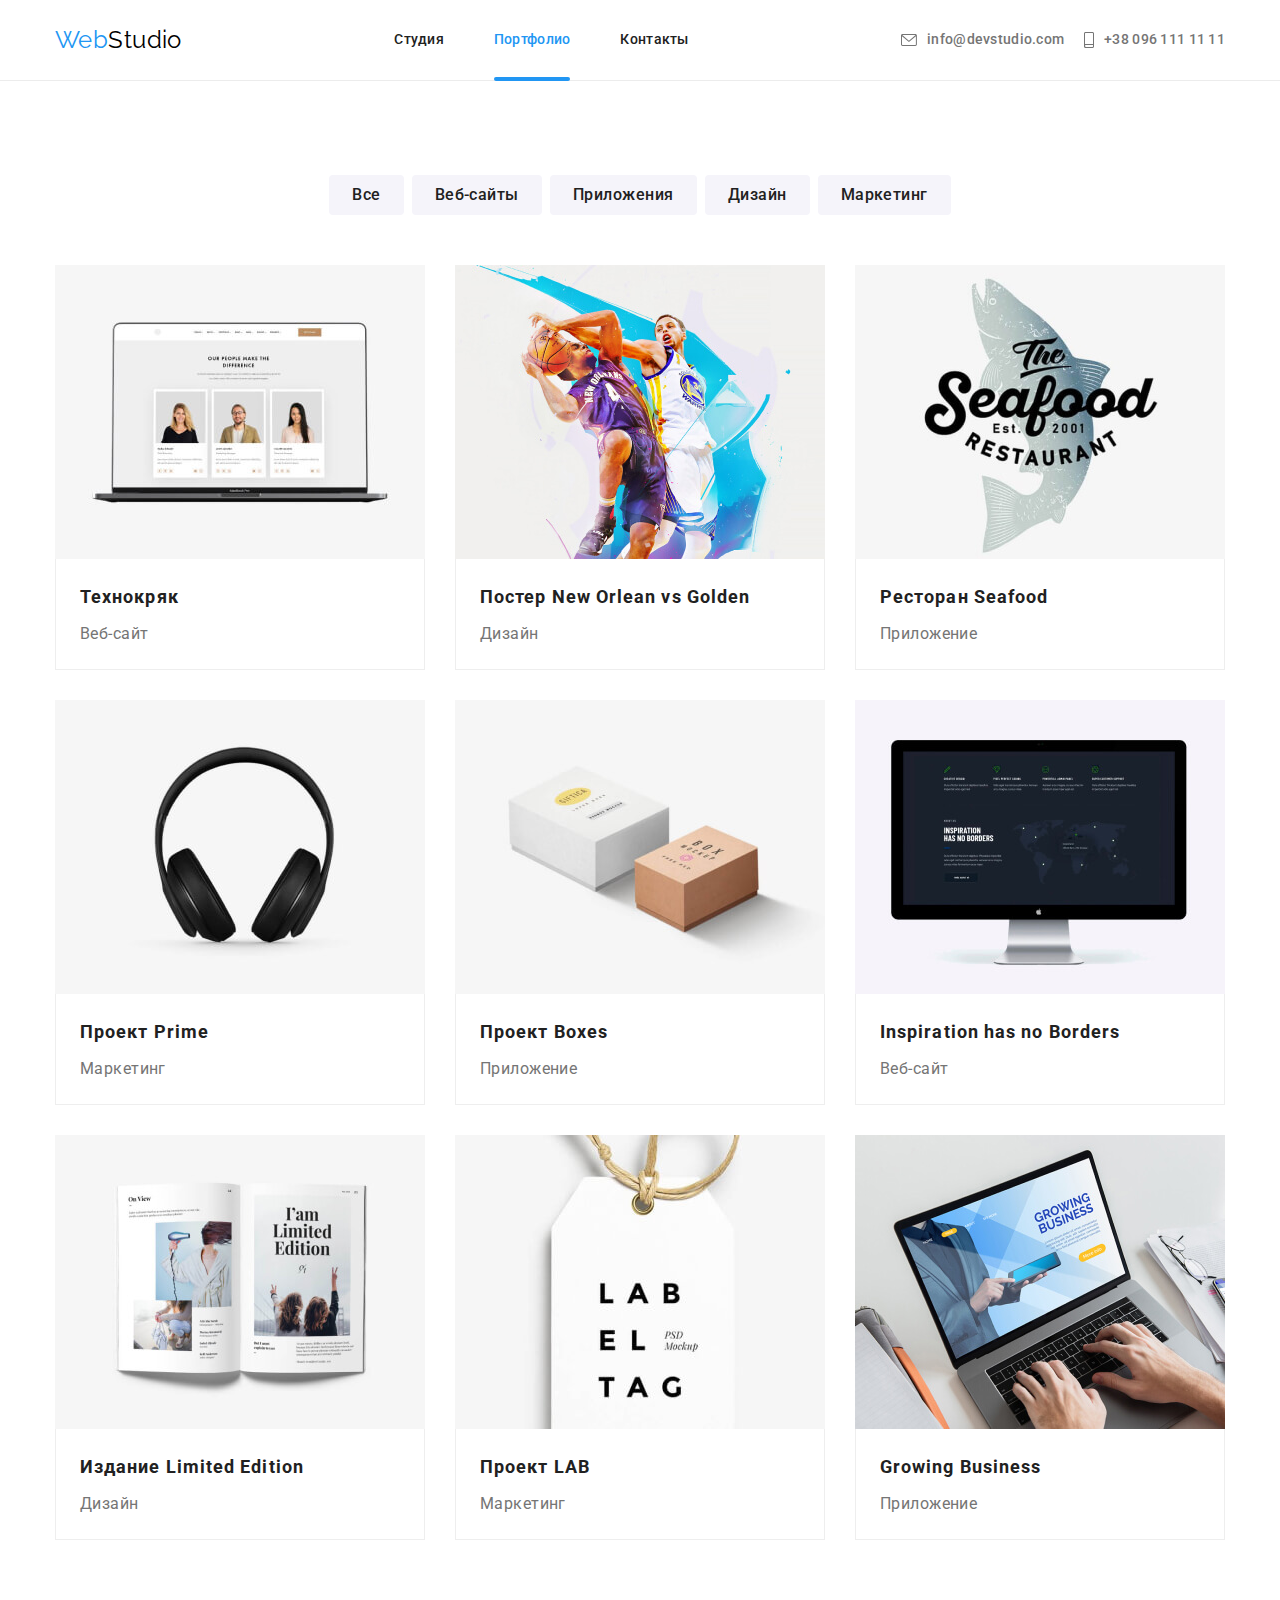
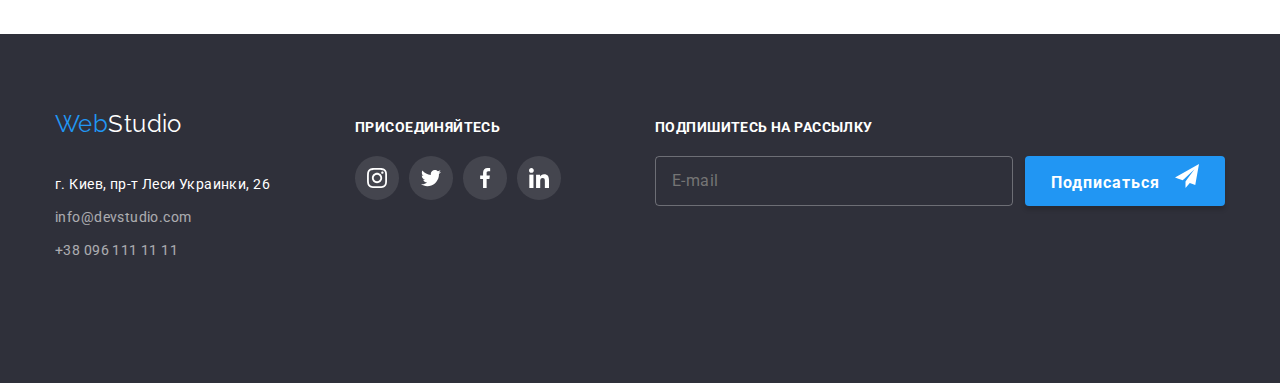
==== commit 9067e7d9: "goit-markup-hw-08" ====
--- a/portfolio.html
+++ b/portfolio.html
@@ -19,7 +19,7 @@
                 <nav class="page-header__nav">
                     <ul class="menu list">
                         <li class="menu__item"><a class="link " href="./index.html">Студия</a></li>
-                        <li class="menu__item"><a class="link link--active-color" href="./portfolio.html">Портфолио</a></li>
+                        <li class="menu__item"><a class="link link--active-color link--underline" href="./portfolio.html">Портфолио</a></li>
                         <li class="menu__item"><a class="link" href="#footer">Контакты</a></li>
                     </ul>
                 </nav>
@@ -47,7 +47,7 @@
             <div class="container">
                 <ul class="mobile-menu__list list">
                     <li class="mobile-menu__item"><a class="link" href="./index.html">Студия</a></li>
-                    <li class="mobile-menu__item"><a class="link" href="./portfolio.html">Портфолио</a></li>
+                    <li class="mobile-menu__item"><a class="link link--active-color" href="./portfolio.html">Портфолио</a></li>
                     <li class="mobile-menu__item"><a class="link" href="#footer">Контакты</a></li>
                 </ul>
                 <ul class="mobile-menu__contact list">
@@ -116,11 +116,11 @@
                             <a href="" class="project__link" target="_blank" rel="noopener noreferrer">
                                 <div class="project__thumb">
                                     <picture>
-                                        <source srcset="./img/desktop/portfolio/portfolio2.jpg 1x, /img/desktop/portfolio/portfolio2@2x.jpg 2x"
-                                            media="(min-width:1200px)" type="image/jpeg" />
-                                        <source srcset="./img/tablet/portfolio/portfolio2.jpg 1x, /img/tablet/portfolio/portfolio2@2x.jpg 2x"
-                                            media="(min-width:768px)" type="image/jpeg" />
-                                        <source srcset="./img/mobile/portfolio/portfolio2.jpg 1x, /img/mobile/portfolio/portfolio2@2x.jpg 2x"
+                                        <source srcset="./img/desktop/portfolio/portfolio2.jpg 1x, ./img/desktop/portfolio/portfolio2@2x.jpg 2x"
+                                            media="(min-width:1200px)" type="image/jpeg" />
+                                        <source srcset="./img/tablet/portfolio/portfolio2.jpg 1x, ./img/tablet/portfolio/portfolio2@2x.jpg 2x"
+                                            media="(min-width:768px)" type="image/jpeg" />
+                                        <source srcset="./img/mobile/portfolio/portfolio2.jpg 1x, ./img/mobile/portfolio/portfolio2@2x.jpg 2x"
                                             media="(max-width:767.98px)" type="image/jpeg" />
                                         <img src="./img/mobile/portfolio/portfolio2.jpg" alt="img" width="450" height="294" />
                                     </picture>
@@ -132,7 +132,7 @@
                                     </div>
                                 </div>
                                 <div class="project__text">
-                                    <h3 class="project__name">Постер New Orlean vs Golden Star</h3>
+                                    <h3 class="project__name">Постер New Orlean vs Golden</h3>
                                     <p class="project__filter">Дизайн</p>
                                 </div>
                             </a>
--- a/css/main.min.css
+++ b/css/main.min.css
@@ -1,2 +1,2 @@
-:root{--main-text-cl: #757575;--title-cl: #212121;--accent-cl: #2196f3;--alt-text-cl: #000000;--alt-title-cl: #ffffff;--alt-title-cl-transp: rgba(255, 255, 255, 0.6);--dark-bg: #2f303a;--second-bg: #f5f4fa;--main-font: "Roboto", sans-serif;--title-font: "Raleway", sans-serif}html{box-sizing:border-box}body{font-family:var(--main-font);font-size:14px;line-height:1.71;letter-spacing:0.03em;color:var(--main-text-cl)}h1,h2,h3,p{margin-top:0;margin-bottom:0}img{display:block;width:100%;height:auto}.visually-hidden{display:none}.list{margin:0;padding:0;list-style:none}.link{color:inherit;text-decoration:none;transition:color 250ms cubic-bezier(0.4, 0, 0.2, 1)}.link:hover,.link:focus{color:var(--accent-cl)}.link--active-color{position:relative;color:var(--accent-cl)}.link--active-color::after{position:absolute;content:"";display:block;width:100%;height:4px;margin-top:29px;background-color:var(--accent-cl);border-radius:2px}.container{width:100%;margin-left:auto;margin-right:auto;padding-left:15px;padding-right:15px}@media screen and (min-width: 480px){.container{max-width:480px}}@media screen and (min-width: 768px){.container{max-width:768px}}@media screen and (min-width: 1200px){.container{max-width:1200px}}.card-set{display:flex;flex-wrap:wrap;margin-top:-30px;margin-left:-30px}.card-set__item{margin-top:30px;margin-left:30px}.page-header{border-bottom:1px solid #ececec}.page-header__container{display:flex;justify-content:space-between;align-items:center}.page-header__nav{display:none}@media screen and (min-width: 768px){.page-header__nav{display:block}}.menu{display:none;font-weight:500;line-height:1.14;letter-spacing:0.02em}@media screen and (min-width: 768px){.menu{display:inline-flex}}@media screen and (min-width: 768px) and (max-width: 1199.98px){.menu--block{display:block}}.menu__item{padding:32px 0;color:var(--title-cl)}.menu__item:not(:last-child){margin-right:50px}@media screen and (min-width: 768px) and (max-width: 1199.98px){.menu__contact:not(:last-child){margin-bottom:10px}}@media screen and (min-width: 1200px){.menu__contact:not(:last-child){margin-right:20px}}.menu__link{display:flex;align-items:center}.menu__icons-svg{margin-right:10px;fill:currentColor}.hero{max-width:480px;padding-top:118px;padding-bottom:118px;text-align:center;background-size:cover;background-image:-webkit-gradient(linear, left top, left bottom, from(rgba(47,48,58,0.4)), to(rgba(47,48,58,0.4))),url("/img/mobile/hero/Hero.jpg");background-image:-o-linear-gradient(rgba(47,48,58,0.4), rgba(47,48,58,0.4)),url("/img/mobile/hero/Hero.jpg");background-image:linear-gradient(rgba(47,48,58,0.4), rgba(47,48,58,0.4)),url("/img/mobile/hero/Hero.jpg");background-size:cover;background-repeat:no-repeat;background-position:center}@media screen and (min-device-pixel-ratio: 2), screen and (-webkit-min-device-pixel-ratio: 2), screen and (-o-min-device-pixel-ratio: 2 / 1), screen and (min-resolution: 192dpi), screen and (min-resolution: 2dppx){.hero{background-image:-o-linear-gradient(rgba(47,48,58,0.4), rgba(47,48,58,0.4)),url("/img/mobile/hero/Hero@2x.jpg");background-image:-webkit-gradient(linear, left top, left bottom, from(rgba(47,48,58,0.4)), to(rgba(47,48,58,0.4))),url("/img/mobile/hero/Hero@2x.jpg");background-image:linear-gradient(rgba(47,48,58,0.4), rgba(47,48,58,0.4)),url("/img/mobile/hero/Hero@2x.jpg")}}@media screen and (min-width: 480px){.hero{max-width:768px;background-image:-webkit-gradient(linear, left top, left bottom, from(rgba(47,48,58,0.4)), to(rgba(47,48,58,0.4))),url("/img/mobile/hero/Hero.jpg");background-image:-o-linear-gradient(rgba(47,48,58,0.4), rgba(47,48,58,0.4)),url("/img/mobile/hero/Hero.jpg");background-image:linear-gradient(rgba(47,48,58,0.4), rgba(47,48,58,0.4)),url("/img/mobile/hero/Hero.jpg")}}@media screen and (min-width: 480px) and (min-device-pixel-ratio: 2), screen and (min-width: 480px) and (-webkit-min-device-pixel-ratio: 2), screen and (min-width: 480px) and (-o-min-device-pixel-ratio: 2 / 1), screen and (min-width: 480px) and (min-resolution: 192dpi), screen and (min-width: 480px) and (min-resolution: 2dppx){.hero{background-image:-webkit-gradient(linear, left top, left bottom, from(rgba(47,48,58,0.4)), to(rgba(47,48,58,0.4))),url("/img/mobile/hero/Hero@2x.jpg");background-image:-o-linear-gradient(rgba(47,48,58,0.4), rgba(47,48,58,0.4)),url("/img/mobile/hero/Hero@2x.jpg");background-image:linear-gradient(rgba(47,48,58,0.4), rgba(47,48,58,0.4)),url("/img/mobile/hero/Hero@2x.jpg")}}@media screen and (min-width: 768px){.hero{max-width:1600px;background-image:-webkit-gradient(linear, left top, left bottom, from(rgba(47,48,58,0.4)), to(rgba(47,48,58,0.4))),url("/img/tablet/hero/Hero.jpg");background-image:-o-linear-gradient(rgba(47,48,58,0.4), rgba(47,48,58,0.4)),url("/img/tablet/hero/Hero.jpg");background-image:linear-gradient(rgba(47,48,58,0.4), rgba(47,48,58,0.4)),url("/img/tablet/hero/Hero.jpg")}}@media screen and (min-width: 768px) and (min-device-pixel-ratio: 2), screen and (min-width: 768px) and (-webkit-min-device-pixel-ratio: 2), screen and (min-width: 768px) and (-o-min-device-pixel-ratio: 2 / 1), screen and (min-width: 768px) and (min-resolution: 192dpi), screen and (min-width: 768px) and (min-resolution: 2dppx){.hero{background-image:-webkit-gradient(linear, left top, left bottom, from(rgba(47,48,58,0.4)), to(rgba(47,48,58,0.4))),url("/img/tablet/hero/Hero@2x.jpg");background-image:-o-linear-gradient(rgba(47,48,58,0.4), rgba(47,48,58,0.4)),url("/img/tablet/hero/Hero@2x.jpg");background-image:linear-gradient(rgba(47,48,58,0.4), rgba(47,48,58,0.4)),url("/img/tablet/hero/Hero@2x.jpg")}}@media screen and (min-width: 1200px){.hero{background-image:-webkit-gradient(linear, left top, left bottom, from(rgba(47,48,58,0.4)), to(rgba(47,48,58,0.4))),url("/img/desktop/hero/Hero.jpg");background-image:-o-linear-gradient(rgba(47,48,58,0.4), rgba(47,48,58,0.4)),url("/img/desktop/hero/Hero.jpg");background-image:linear-gradient(rgba(47,48,58,0.4), rgba(47,48,58,0.4)),url("/img/desktop/hero/Hero.jpg")}}@media screen and (min-width: 1200px) and (min-device-pixel-ratio: 2), screen and (min-width: 1200px) and (-webkit-min-device-pixel-ratio: 2), screen and (min-width: 1200px) and (-o-min-device-pixel-ratio: 2 / 1), screen and (min-width: 1200px) and (min-resolution: 192dpi), screen and (min-width: 1200px) and (min-resolution: 2dppx){.hero{background-image:-webkit-gradient(linear, left top, left bottom, from(rgba(47,48,58,0.4)), to(rgba(47,48,58,0.4))),url("/img/desktop/hero/Hero@2x.jpg");background-image:-o-linear-gradient(rgba(47,48,58,0.4), rgba(47,48,58,0.4)),url("/img/desktop/hero/Hero@2x.jpg");background-image:linear-gradient(rgba(47,48,58,0.4), rgba(47,48,58,0.4)),url("/img/desktop/hero/Hero@2x.jpg")}}.hero__title{max-width:360px;margin:0 auto 30px auto;color:var(--alt-title-cl);font-weight:900;font-size:26px;line-height:1.62;text-align:center;letter-spacing:0.06em;text-transform:uppercase}@media screen and (min-width: 1200px){.hero__title{max-width:696px;font-size:44px;line-height:1.36}}.section{padding-top:60px;padding-bottom:60px}@media screen and (min-width: 1200px){.section{padding-top:94px;padding-bottom:94px}}.section__title{margin-bottom:30px;font-size:28px;line-height:1.17;text-align:center;color:var(--title-cl)}@media screen and (min-width: 1200px){.section__title{margin-bottom:50px;font-size:36px}}.section__subtitle{margin-top:30px;margin-bottom:10px;text-align:center;font-size:14px;line-height:1.14;color:var(--title-cl);text-transform:uppercase}@media screen and (min-width: 768px){.section__subtitle{text-align:left}}.gallery{display:none}@media screen and (min-width: 1200px){.gallery{display:flex}}.gallery__item{position:relative;flex-basis:calc((100% - 3 * 30px) / 3);box-sizing:border-box}.gallery__subtitle{position:absolute;display:flex;align-items:center;justify-content:center;width:100%;height:70px;bottom:0;margin:0;background:rgba(47,48,58,0.8);color:var(--alt-title-cl)}@media screen and (min-width: 768px){.feature__item{flex-basis:calc((100% - 2 * 30px) / 2)}}@media screen and (min-width: 1200px){.feature__item{flex-basis:calc((100% - 4 * 30px) / 4)}}.feature__icon{display:flex;justify-content:center;align-items:center;height:120px;background-color:var(--second-bg);border-radius:4px}.team--bg{background-color:var(--second-bg)}.team__item{flex-basis:100%;text-align:center;font-size:16px;line-height:1.19;background:#ffffff;box-shadow:0px 1px 3px rgba(0,0,0,0.12),0px 1px 1px rgba(0,0,0,0.14),0px 2px 1px rgba(0,0,0,0.2);border-radius:0px 0px 4px 4px}@media screen and (min-width: 768px){.team__item{flex-basis:calc((100% - 2 * 30px) / 2)}}@media screen and (min-width: 1200px){.team__item{flex-basis:calc((100% - 4 * 30px) / 4)}}.team__name{margin-top:30px;margin-bottom:10px;font-size:16px;color:var(--title-cl)}.team__pos{margin-bottom:16px}.clients__item{flex-basis:calc((100% - 2 * 30px) / 2)}@media screen and (min-width: 768px){.clients__item{flex-basis:calc((100% - 3 * 30px) / 3)}}@media screen and (min-width: 1200px){.clients__item{flex-basis:calc((100% - 30px * 6) / 6)}}.clients__link{display:flex;align-items:center;justify-content:center;flex-basis:100%;height:92px;border:1px solid #afb1b8;border-radius:4px;transition:border-color 250ms cubic-bezier(0.4, 0, 0.2, 1)}.clients__link:hover,.clients__link:focus{border-color:var(--accent-cl)}.clients__svg{fill:#afb1b8;transition:fill 250ms cubic-bezier(0.4, 0, 0.2, 1)}.clients__link:hover .clients__svg,.clients__link:focus .clients__svg{fill:var(--accent-cl)}.portfolio__filter{margin-bottom:50px}.footer{padding-top:60px;padding-bottom:60px}.footer--bg{background-color:var(--dark-bg)}@media screen and (min-width: 768px){.footer__container{display:flex;flex-wrap:wrap;justify-content:space-around;align-items:baseline}}@media screen and (min-width: 1200px){.footer__container{flex-wrap:nowrap;justify-content:space-around;align-items:baseline}}.footer__left-area{display:flex;flex-direction:column;align-items:center;margin-bottom:60px}@media screen and (min-width: 768px){.footer__left-area{flex-basis:calc((100% - 2 * 30px) / 2)}}@media screen and (min-width: 1200px){.footer__left-area{flex:0 0 270px;margin-right:30px}}.footer__central-area{display:flex;flex-direction:column;align-items:center;margin-bottom:60px}@media screen and (min-width: 1200px){.footer__central-area{flex:0 0 270px;margin-right:30px;align-items:flex-start}}.footer__right-area{display:flex;flex-direction:column;align-items:center}@media screen and (min-width: 1200px){.footer__right-area{flex:1;display:block}}.footer__title{margin-bottom:20px;font-size:14px;line-height:1.14;color:var(--alt-title-cl);text-transform:uppercase}.footer__icons{display:inline-flex}.footer__link{display:flex;align-items:center;justify-content:center;width:44px;height:44px;border-radius:50%;background:rgba(255,255,255,0.1);transition:background-color 250ms cubic-bezier(0.4, 0, 0.2, 1)}.footer__link:hover,.footer__link:focus{background-color:var(--accent-cl)}.footer__svg{fill:var(--alt-title-cl)}.footer__button{display:flex;align-items:center;justify-content:center}.logo{font-family:var(--title-font);font-size:24px;line-height:1.16;padding-top:16px;padding-bottom:16px;color:var(--accent-cl);text-decoration:none}.logo--white-cl{color:var(--alt-text-cl)}.logo--black-cl{color:var(--alt-title-cl)}.mobile-menu{position:fixed;display:none;top:0;left:0;opacity:0;width:100%;height:100vh;font-weight:500;letter-spacing:0.02em;background-color:var(--alt-title-cl);transition:0.5s;z-index:10}.mobile-menu.is-open{opacity:1;display:block}.mobile-menu__list{margin-top:48px;margin-bottom:306px;font-size:40px;line-height:1.17;color:var(--title-cl)}.mobile-menu__item:first-child{color:var(--accent-cl)}.mobile-menu__item:not(:last-child){margin-bottom:32px}.mobile-menu__phone{font-size:34px;line-height:1.18;color:var(--accent-cl);margin-bottom:32px}.mobile-menu__email{font-size:24px;line-height:1.17;color:var(--main-text-cl);margin-bottom:64px}.mobile-menu__social{display:flex;font-size:18px;line-height:1.22;color:var(--accent-cl)}.mobile-menu__social-item:not(:last-child){margin-right:20px}.mobile-menu__social-item:not(:last-child)::after{content:"";position:absolute;margin-left:10px;width:1px;height:22px;background-color:#2196f3}.mobile-menu__btn{display:inline-flex;align-items:center;background-color:transparent;border:none;cursor:pointer}@media screen and (min-width: 768px){.mobile-menu__btn{display:none}}.menu-btn__icon:hover,.menu-btn__icon:focus{fill:var(--accent-cl)}.is-open .menu-btn__icon{z-index:11;position:fixed;right:15px;top:10px}.is-open .menu-btn__icon-open{display:none}.menu-btn__icon-close{display:none}.is-open .menu-btn__icon-close{display:block}.button{display:inline-block;border:none;border-radius:4px;padding:0;width:200px;height:50px;color:var(--alt-title-cl);background:var(--accent-cl);cursor:pointer;box-shadow:0px 4px 4px rgba(0,0,0,0.15);font-weight:700;font-size:16px;line-height:1.87;letter-spacing:0.06em}.social{display:inline-flex;margin-bottom:30px}.social__item:not(:last-child){margin-right:10px}.social__link{display:flex;align-items:center;justify-content:center;width:44px;height:44px;border-radius:50%;background-color:var(--alt-title-cl);transition:background-color 250ms cubic-bezier(0.4, 0, 0.2, 1)}.social__link:hover,.social__link:focus{background-color:var(--accent-cl)}.social__link:hover .social__svg,.social__link:focus .social__svg{fill:var(--alt-title-cl)}.social__svg{fill:#afb1b8}.filter{display:flex;flex-wrap:wrap}@media screen and (min-width: 768px){.filter{justify-content:center}}.filter__item:not(:last-child){margin-right:8px}@media screen and (max-width: 768px){.filter__item:nth-child(-n+3){margin-bottom:15px}}.filter__btn{display:inline-block;border-radius:4px;padding:6px 22px;color:var(--title-cl);background-color:var(--second-bg);cursor:pointer;border:1px solid transparent;font-weight:500;font-size:16px;line-height:1.62;letter-spacing:0.03em;text-align:center;transition:background-color 250ms cubic-bezier(0.4, 0, 0.2, 1),color 250ms cubic-bezier(0.4, 0, 0.2, 1),box-shadow 250ms cubic-bezier(0.4, 0, 0.2, 1)}.filter__btn:hover,.filter__btn:focus,.filter__btn:active{color:var(--alt-title-cl);background-color:var(--accent-cl);box-shadow:0px 3px 1px rgba(0,0,0,0.1),0px 1px 2px rgba(0,0,0,0.08),0px 2px 2px rgba(0,0,0,0.12)}.project__item{margin-left:auto;margin-right:auto}.project__link{display:inline-flex;flex-direction:column;text-decoration:none;color:inherit;transition:box-shadow 250ms cubic-bezier(0.4, 0, 0.2, 1)}.project__link:hover,.project__link:focus{box-shadow:0px 1px 1px rgba(0,0,0,0.12),0px 4px 4px rgba(0,0,0,0.06),1px 4px 6px rgba(0,0,0,0.16)}.project__link:hover .project__overlay{transform:translateX(0)}.project__text{padding:24px 20px;border:1px solid #eeeeee;border-top:0}.project__name{padding-bottom:4px;font-size:18px;line-height:2;letter-spacing:0.06em;color:var(--title-cl)}.project__filter{font-size:16px;line-height:1.87}.project__thumb{position:relative;overflow:hidden}.project__overlay{position:absolute;top:0;left:0;width:100%;height:100%;background:rgba(33,150,243,0.9);padding:63px 24px;font-size:18px;line-height:1.56;color:var(--alt-title-cl);transform:translateY(100%);transition:transform 250ms cubic-bezier(0.4, 0, 0.2, 1)}.address{display:flex;flex-direction:column;align-items:center;font-style:inherit;padding-top:20px;color:var(--alt-title-cl)}@media screen and (min-width: 1200px){.address{align-items:flex-start}}.address__item{padding-top:8px;opacity:0.6}.address__item__item--wt-cl{color:var(--alt-title-cl-transp)}@media screen and (min-width: 1200px){.address__item{padding-top:9px}}.subs{display:flex;flex-direction:column;align-items:center;width:100%}@media screen and (min-width: 1200px){.subs{flex-direction:row}}.subs__btn{display:flex;align-items:center;justify-content:center;flex:0 0 200px;padding:0;border:none;border-radius:4px;color:var(--alt-title-cl);background-color:var(--accent-cl);cursor:pointer;box-shadow:0px 4px 4px rgba(0,0,0,0.15);font:inherit;font-weight:700;font-size:16px;line-height:1.87;letter-spacing:0.06em}.subs__input{width:100%;height:50px;margin-bottom:20px;padding:18px 24px 12px;background:inherit;border:1px solid rgba(255,255,255,0.3);border-radius:4px;outline:none;font-size:16px;line-height:1.25;letter-spacing:inherit;color:rgba(255,255,255,0.6)}@media screen and (min-width: 480px){.subs__input{width:450px}}@media screen and (min-width: 1200px){.subs__input{width:358px;margin-right:12px;margin-bottom:0px;padding:15px 16px}}.subs_svg{margin-left:10px;fill:var(--alt-title-cl)}.backdrop{position:fixed;top:0;left:0;width:100%;height:100%;background-color:rgba(0,0,0,0.2);padding:93px 15px}.is-hidden{visibility:hidden;opacity:0;pointer-events:none}.backdrop.is-hidden .modal{transform:translate(-50%, -50%) scale(0.8) rotateY(45deg) rotateX(90deg) rotateZ(180deg)}.modal{position:absolute;top:50%;left:50%;min-width:90%;padding:40px;background:#ffffff;box-shadow:0px 1px 3px rgba(0,0,0,0.12),0px 1px 1px rgba(0,0,0,0.14),0px 2px 1px rgba(0,0,0,0.2);border-radius:4px;transform:translate(-50%, -50%) scale(1);transition:transform 250ms cubic-bezier(0.4, 0, 0.2, 1)}@media screen and (min-width: 480px){.modal{min-width:450px;min-height:609px}}@media screen and (min-width: 1200px){.modal{min-width:528px;min-height:581px}}.modal__close-btn{position:absolute;top:8px;right:8px;display:flex;align-items:center;justify-content:center;padding:6px 6px;width:30px;height:30px;background:var(--alt-title-cl);border:1px solid rgba(0,0,0,0.1);border-radius:50%;transition:transform 250ms cubic-bezier(0.4, 0, 0.2, 1)}.modal__close-icon:hover,.modal__close-icon:focus{fill:var(--accent-cl)}.modal__title{font-size:20px;line-height:1.15;text-align:center;color:var(--title-cl);margin-bottom:12px}.modal__button{margin-top:30px;margin-left:auto;margin-right:auto}.modal__button:hover,.modal__button:hover{background-color:#188ce8}.contacts-form{display:flex;flex-direction:column;justify-content:space-evenly}.contacts-form__field{min-height:40px;width:100%;margin-top:4px;margin-bottom:10px;border:1px solid rgba(33,33,33,0.2);border-radius:4px;font-size:12px;line-height:1.67;letter-spacing:0.01em;color:var(--main-text-cl);padding:12px 11px 12px 40px;transition:outline-color 250ms cubic-bezier(0.4, 0, 0.2, 1)}.contacts-form__field:focus,.contacts-form__field:focus+.contacts-form__icon{outline-color:#2196f3;fill:#2196f3}.contacts-form__label{position:relative}.contacts-form__icon{position:absolute;top:50%;left:12px;transition:fill 250ms cubic-bezier(0.4, 0, 0.2, 1)}.contacts-form__message{resize:none;width:100%;height:120px;padding:12px 16px;margin-top:4px;margin-bottom:20px;border:1px solid rgba(33,33,33,0.2);border-radius:4px;font-size:12px;line-height:1.67;letter-spacing:0.01em;color:rgba(117,117,117,0.5);transition:outline-color 250ms cubic-bezier(0.4, 0, 0.2, 1)}.contacts-form__message:focus{outline-color:#2196f3}.contacts-form__text{margin-left:auto;margin-right:auto}.contacts-form__text::before{content:"";display:inline-block;width:16px;height:16px;border:1px solid var(--title-cl);border-radius:2px;margin-right:8px;transition-property:background-color, border-color;transition-duration:250ms;transition-timing-function:cubic-bezier(0.4, 0, 0.2, 1)}.contacts-form__input:checked+.contacts-form__text::before{background-size:16px 16px;background-image:url(../img/icons/check.svg);background-repeat:no-repeat;background-position:center;background-color:var(--accent-cl);border:var(--accent-cl)}.contacts-form__link{color:var(--accent-cl)}
+:root{--main-text-cl: #757575;--title-cl: #212121;--accent-cl: #2196f3;--alt-text-cl: #000000;--alt-title-cl: #ffffff;--alt-title-cl-transp: rgba(255, 255, 255, 0.6);--dark-bg: #2f303a;--second-bg: #f5f4fa;--main-font: "Roboto", sans-serif;--title-font: "Raleway", sans-serif}html{box-sizing:border-box}body{font-family:var(--main-font);font-size:14px;line-height:1.71;letter-spacing:0.03em;color:var(--main-text-cl)}h1,h2,h3,p{margin-top:0;margin-bottom:0}img{display:block;width:100%;height:auto}.visually-hidden{display:none}.list{margin:0;padding:0;list-style:none}.link{color:inherit;text-decoration:none;transition:color 250ms cubic-bezier(0.4, 0, 0.2, 1)}.link:hover,.link:focus{color:var(--accent-cl)}.link--active-color{position:relative;color:var(--accent-cl)}.link--underline::after{position:absolute;content:"";display:block;width:100%;height:4px;margin-top:29px;background-color:var(--accent-cl);border-radius:2px}.container{width:100%;margin-left:auto;margin-right:auto;padding-left:15px;padding-right:15px}@media screen and (min-width: 480px){.container{max-width:480px}}@media screen and (min-width: 768px){.container{max-width:768px}}@media screen and (min-width: 1200px){.container{max-width:1200px}}.card-set{display:flex;flex-wrap:wrap;margin-top:-30px;margin-left:-30px}.card-set__item{margin-top:30px;margin-left:30px}.page-header{border-bottom:1px solid #ececec}.page-header__container{display:flex;justify-content:space-between;align-items:center}.page-header__nav{display:none}@media screen and (min-width: 768px){.page-header__nav{display:block}}.menu{display:none;font-weight:500;line-height:1.14;letter-spacing:0.02em}@media screen and (min-width: 768px){.menu{display:inline-flex}}@media screen and (min-width: 768px) and (max-width: 1199.98px){.menu--block{display:block}}.menu__item{padding:32px 0;color:var(--title-cl)}.menu__item:not(:last-child){margin-right:50px}@media screen and (min-width: 768px) and (max-width: 1199.98px){.menu__contact:not(:last-child){margin-bottom:10px}}@media screen and (min-width: 1200px){.menu__contact:not(:last-child){margin-right:20px}}.menu__link{display:flex;align-items:center}.menu__icons-svg{margin-right:10px;fill:currentColor}.hero{max-width:480px;padding-top:118px;padding-bottom:118px;margin-left:auto;margin-right:auto;text-align:center;background-size:cover;background-image:-webkit-gradient(linear, left top, left bottom, from(rgba(47,48,58,0.4)), to(rgba(47,48,58,0.4))),url("../img/mobile/hero/Hero.jpg");background-image:-o-linear-gradient(rgba(47,48,58,0.4), rgba(47,48,58,0.4)),url("../img/mobile/hero/Hero.jpg");background-image:linear-gradient(rgba(47,48,58,0.4), rgba(47,48,58,0.4)),url("../img/mobile/hero/Hero.jpg");background-repeat:no-repeat;background-position:center}@media screen and (min-device-pixel-ratio: 2), screen and (-webkit-min-device-pixel-ratio: 2), screen and (-o-min-device-pixel-ratio: 2 / 1), screen and (min-resolution: 192dpi), screen and (min-resolution: 2dppx){.hero{background-image:-o-linear-gradient(rgba(47,48,58,0.4), rgba(47,48,58,0.4)),url("../img/mobile/hero/Hero@2x.jpg");background-image:-webkit-gradient(linear, left top, left bottom, from(rgba(47,48,58,0.4)), to(rgba(47,48,58,0.4))),url("../img/mobile/hero/Hero@2x.jpg");background-image:linear-gradient(rgba(47,48,58,0.4), rgba(47,48,58,0.4)),url("../img/mobile/hero/Hero@2x.jpg")}}@media screen and (min-width: 480px){.hero{max-width:768px;background-image:-webkit-gradient(linear, left top, left bottom, from(rgba(47,48,58,0.4)), to(rgba(47,48,58,0.4))),url("../img/mobile/hero/Hero.jpg");background-image:-o-linear-gradient(rgba(47,48,58,0.4), rgba(47,48,58,0.4)),url("../img/mobile/hero/Hero.jpg");background-image:linear-gradient(rgba(47,48,58,0.4), rgba(47,48,58,0.4)),url("../img/mobile/hero/Hero.jpg")}}@media screen and (min-width: 480px) and (min-device-pixel-ratio: 2), screen and (min-width: 480px) and (-webkit-min-device-pixel-ratio: 2), screen and (min-width: 480px) and (-o-min-device-pixel-ratio: 2 / 1), screen and (min-width: 480px) and (min-resolution: 192dpi), screen and (min-width: 480px) and (min-resolution: 2dppx){.hero{background-image:-webkit-gradient(linear, left top, left bottom, from(rgba(47,48,58,0.4)), to(rgba(47,48,58,0.4))),url("../img/mobile/hero/Hero@2x.jpg");background-image:-o-linear-gradient(rgba(47,48,58,0.4), rgba(47,48,58,0.4)),url("../img/mobile/hero/Hero@2x.jpg");background-image:linear-gradient(rgba(47,48,58,0.4), rgba(47,48,58,0.4)),url("../img/mobile/hero/Hero@2x.jpg")}}@media screen and (min-width: 768px){.hero{max-width:1600px;background-image:-webkit-gradient(linear, left top, left bottom, from(rgba(47,48,58,0.4)), to(rgba(47,48,58,0.4))),url("../img/tablet/hero/Hero.jpg");background-image:-o-linear-gradient(rgba(47,48,58,0.4), rgba(47,48,58,0.4)),url("../img/tablet/hero/Hero.jpg");background-image:linear-gradient(rgba(47,48,58,0.4), rgba(47,48,58,0.4)),url("../img/tablet/hero/Hero.jpg")}}@media screen and (min-width: 768px) and (min-device-pixel-ratio: 2), screen and (min-width: 768px) and (-webkit-min-device-pixel-ratio: 2), screen and (min-width: 768px) and (-o-min-device-pixel-ratio: 2 / 1), screen and (min-width: 768px) and (min-resolution: 192dpi), screen and (min-width: 768px) and (min-resolution: 2dppx){.hero{background-image:-webkit-gradient(linear, left top, left bottom, from(rgba(47,48,58,0.4)), to(rgba(47,48,58,0.4))),url("../img/tablet/hero/Hero@2x.jpg");background-image:-o-linear-gradient(rgba(47,48,58,0.4), rgba(47,48,58,0.4)),url("../img/tablet/hero/Hero@2x.jpg");background-image:linear-gradient(rgba(47,48,58,0.4), rgba(47,48,58,0.4)),url("../img/tablet/hero/Hero@2x.jpg")}}@media screen and (min-width: 1200px){.hero{background-image:-webkit-gradient(linear, left top, left bottom, from(rgba(47,48,58,0.4)), to(rgba(47,48,58,0.4))),url("../img/desktop/hero/Hero.jpg");background-image:-o-linear-gradient(rgba(47,48,58,0.4), rgba(47,48,58,0.4)),url("../img/desktop/hero/Hero.jpg");background-image:linear-gradient(rgba(47,48,58,0.4), rgba(47,48,58,0.4)),url("../img/desktop/hero/Hero.jpg")}}@media screen and (min-width: 1200px) and (min-device-pixel-ratio: 2), screen and (min-width: 1200px) and (-webkit-min-device-pixel-ratio: 2), screen and (min-width: 1200px) and (-o-min-device-pixel-ratio: 2 / 1), screen and (min-width: 1200px) and (min-resolution: 192dpi), screen and (min-width: 1200px) and (min-resolution: 2dppx){.hero{background-image:-webkit-gradient(linear, left top, left bottom, from(rgba(47,48,58,0.4)), to(rgba(47,48,58,0.4))),url("../img/desktop/hero/Hero@2x.jpg");background-image:-o-linear-gradient(rgba(47,48,58,0.4), rgba(47,48,58,0.4)),url("../img/desktop/hero/Hero@2x.jpg");background-image:linear-gradient(rgba(47,48,58,0.4), rgba(47,48,58,0.4)),url("../img/desktop/hero/Hero@2x.jpg")}}.hero__title{max-width:360px;margin:0 auto 30px auto;color:var(--alt-title-cl);font-weight:900;font-size:26px;line-height:1.62;text-align:center;letter-spacing:0.06em;text-transform:uppercase}@media screen and (min-width: 1200px){.hero__title{max-width:696px;font-size:44px;line-height:1.36}}.section{padding-top:60px;padding-bottom:60px}@media screen and (min-width: 1200px){.section{padding-top:94px;padding-bottom:94px}}.section__title{margin-bottom:30px;font-size:28px;line-height:1.17;text-align:center;color:var(--title-cl)}@media screen and (min-width: 1200px){.section__title{margin-bottom:50px;font-size:36px}}.section__subtitle{margin-top:30px;margin-bottom:10px;text-align:center;font-size:14px;line-height:1.14;color:var(--title-cl);text-transform:uppercase}@media screen and (min-width: 768px){.section__subtitle{text-align:left}}.gallery{display:none}@media screen and (min-width: 1200px){.gallery{display:flex}}.gallery__item{position:relative;flex-basis:calc((100% - 3 * 30px) / 3);box-sizing:border-box}.gallery__subtitle{position:absolute;display:flex;align-items:center;justify-content:center;width:100%;height:70px;bottom:0;margin:0;background:rgba(47,48,58,0.8);color:var(--alt-title-cl)}@media screen and (min-width: 768px){.feature__item{flex-basis:calc((100% - 2 * 30px) / 2)}}@media screen and (min-width: 1200px){.feature__item{flex-basis:calc((100% - 4 * 30px) / 4)}}.feature__icon{display:flex;justify-content:center;align-items:center;height:120px;background-color:var(--second-bg);border-radius:4px}.team--bg{background-color:var(--second-bg)}.team__item{flex-basis:100%;text-align:center;font-size:16px;line-height:1.19;background:#ffffff;box-shadow:0px 1px 3px rgba(0,0,0,0.12),0px 1px 1px rgba(0,0,0,0.14),0px 2px 1px rgba(0,0,0,0.2);border-radius:0px 0px 4px 4px}@media screen and (min-width: 768px){.team__item{flex-basis:calc((100% - 2 * 30px) / 2)}}@media screen and (min-width: 1200px){.team__item{flex-basis:calc((100% - 4 * 30px) / 4)}}.team__name{margin-top:30px;margin-bottom:10px;font-size:16px;color:var(--title-cl)}.team__pos{margin-bottom:16px}.clients__item{flex-basis:calc((100% - 2 * 30px) / 2)}@media screen and (min-width: 768px){.clients__item{flex-basis:calc((100% - 3 * 30px) / 3)}}@media screen and (min-width: 1200px){.clients__item{flex-basis:calc((100% - 30px * 6) / 6)}}.clients__link{display:flex;align-items:center;justify-content:center;flex-basis:100%;height:92px;border:1px solid #afb1b8;border-radius:4px;transition:border-color 250ms cubic-bezier(0.4, 0, 0.2, 1)}.clients__link:hover,.clients__link:focus{border-color:var(--accent-cl)}.clients__svg{fill:#afb1b8;transition:fill 250ms cubic-bezier(0.4, 0, 0.2, 1)}.clients__link:hover .clients__svg,.clients__link:focus .clients__svg{fill:var(--accent-cl)}.portfolio__filter{margin-bottom:50px}.footer{padding-top:60px;padding-bottom:60px}.footer--bg{background-color:var(--dark-bg)}@media screen and (min-width: 768px){.footer__container{display:flex;flex-wrap:wrap;justify-content:space-around;align-items:baseline}}@media screen and (min-width: 1200px){.footer__container{flex-wrap:nowrap;justify-content:space-around;align-items:baseline}}.footer__left-area{display:flex;flex-direction:column;align-items:center;margin-bottom:60px}@media screen and (min-width: 768px){.footer__left-area{flex-basis:calc((100% - 2 * 30px) / 2)}}@media screen and (min-width: 1200px){.footer__left-area{flex:0 0 270px;margin-right:30px;align-items:flex-start}}.footer__central-area{display:flex;flex-direction:column;align-items:center;margin-bottom:60px}@media screen and (min-width: 1200px){.footer__central-area{flex:0 0 270px;margin-right:30px;align-items:flex-start}}.footer__right-area{display:flex;flex-direction:column;align-items:center}@media screen and (min-width: 1200px){.footer__right-area{flex:1;display:block}}.footer__title{margin-bottom:20px;font-size:14px;line-height:1.14;color:var(--alt-title-cl);text-transform:uppercase}.footer__icons{display:inline-flex}.footer__link{display:flex;align-items:center;justify-content:center;width:44px;height:44px;border-radius:50%;background:rgba(255,255,255,0.1);transition:background-color 250ms cubic-bezier(0.4, 0, 0.2, 1)}.footer__link:hover,.footer__link:focus{background-color:var(--accent-cl)}.footer__svg{fill:var(--alt-title-cl)}.footer__button{display:flex;align-items:center;justify-content:center}.logo{font-family:var(--title-font);font-size:24px;line-height:1.16;padding-top:16px;padding-bottom:16px;color:var(--accent-cl);text-decoration:none}.logo--white-cl{color:var(--alt-text-cl)}.logo--black-cl{color:var(--alt-title-cl)}.mobile-menu{position:fixed;display:none;top:0;left:0;opacity:0;width:100%;height:100vh;font-weight:500;letter-spacing:0.02em;background-color:var(--alt-title-cl);transition:0.5s;z-index:10}.mobile-menu.is-open{opacity:1;display:block;overflow-y:scroll}.mobile-menu__list{margin-top:48px;margin-bottom:306px;font-size:30px;line-height:1.17;color:var(--title-cl)}@media screen and (min-width: 480px){.mobile-menu__list{font-size:40px;line-height:1.17}}.mobile-menu__item:not(:last-child){margin-bottom:32px}.mobile-menu__phone{font-size:28px;line-height:1.18;color:var(--accent-cl);margin-bottom:32px}@media screen and (min-width: 480px){.mobile-menu__phone{font-size:34px}}.mobile-menu__email{font-size:20px;line-height:1.17;color:var(--main-text-cl);margin-bottom:64px}@media screen and (min-width: 480px){.mobile-menu__email{font-size:24px}}.mobile-menu__social{display:flex;flex-wrap:wrap;font-size:18px;line-height:1.22;color:var(--accent-cl)}.mobile-menu__social-item:not(:last-child){margin-right:20px}.mobile-menu__social-item:not(:last-child)::after{content:"";position:absolute;margin-left:10px;width:1px;height:22px;background-color:#2196f3}.mobile-menu__btn{display:inline-flex;align-items:center;background-color:transparent;border:none;cursor:pointer}@media screen and (min-width: 768px){.mobile-menu__btn{display:none}}.menu-btn__icon:hover,.menu-btn__icon:focus{fill:var(--accent-cl)}.is-open .menu-btn__icon{z-index:11;position:fixed;right:15px;top:10px}.is-open .menu-btn__icon-open{display:none}.menu-btn__icon-close{display:none}.is-open .menu-btn__icon-close{display:block}.button{display:inline-block;border:none;border-radius:4px;padding:0;width:200px;height:50px;color:var(--alt-title-cl);background:var(--accent-cl);cursor:pointer;box-shadow:0px 4px 4px rgba(0,0,0,0.15);font-weight:700;font-size:16px;line-height:1.87;letter-spacing:0.06em}.social{display:inline-flex;margin-bottom:30px}.social__item:not(:last-child){margin-right:10px}.social__link{display:flex;align-items:center;justify-content:center;width:44px;height:44px;border-radius:50%;background-color:var(--alt-title-cl);transition:background-color 250ms cubic-bezier(0.4, 0, 0.2, 1)}.social__link:hover,.social__link:focus{background-color:var(--accent-cl)}.social__link:hover .social__svg,.social__link:focus .social__svg{fill:var(--alt-title-cl)}.social__svg{fill:#afb1b8}.filter{display:flex;flex-wrap:wrap}@media screen and (min-width: 768px){.filter{justify-content:center}}.filter__item:not(:last-child){margin-right:8px}@media screen and (max-width: 768px){.filter__item:nth-child(-n+3){margin-bottom:15px}}.filter__btn{display:inline-block;border-radius:4px;padding:6px 22px;color:var(--title-cl);background-color:var(--second-bg);cursor:pointer;border:1px solid transparent;font-weight:500;font-size:16px;line-height:1.62;letter-spacing:0.03em;text-align:center;transition:background-color 250ms cubic-bezier(0.4, 0, 0.2, 1),color 250ms cubic-bezier(0.4, 0, 0.2, 1),box-shadow 250ms cubic-bezier(0.4, 0, 0.2, 1)}.filter__btn:hover,.filter__btn:focus,.filter__btn:active{color:var(--alt-title-cl);background-color:var(--accent-cl);box-shadow:0px 3px 1px rgba(0,0,0,0.1),0px 1px 2px rgba(0,0,0,0.08),0px 2px 2px rgba(0,0,0,0.12)}.project__link{text-decoration:none;color:inherit;transition:box-shadow 250ms cubic-bezier(0.4, 0, 0.2, 1)}.project__link:hover,.project__link:focus{box-shadow:0px 1px 1px rgba(0,0,0,0.12),0px 4px 4px rgba(0,0,0,0.06),1px 4px 6px rgba(0,0,0,0.16)}.project__link:hover .project__overlay{transform:translateX(0)}.project__text{padding:20px 24px;border:1px solid #eeeeee;border-top:0}.project__name{padding-bottom:4px;font-size:18px;line-height:2;letter-spacing:0.06em;color:var(--title-cl)}.project__filter{font-size:16px;line-height:1.87}.project__thumb{position:relative;overflow:hidden}.project__overlay{position:absolute;top:0;left:0;width:100%;height:100%;background:rgba(33,150,243,0.9);padding:10px 4px;font-size:16px;line-height:1.56;color:var(--alt-title-cl);transform:translateY(100%);transition:transform 250ms cubic-bezier(0.4, 0, 0.2, 1)}@media screen and (min-width: 480px){.project__overlay{padding:77px 24px;font-size:18px}}@media screen and (min-width: 768px){.project__overlay{padding:49px 24px}}@media screen and (min-width: 768px){.project__overlay{padding:63px 24px}}.address{display:flex;flex-direction:column;align-items:center;font-style:inherit;padding-top:20px;color:var(--alt-title-cl)}@media screen and (min-width: 1200px){.address{align-items:flex-start}}.address__item{padding-top:8px;opacity:0.6}.address__item__item--wt-cl{color:var(--alt-title-cl-transp)}@media screen and (min-width: 1200px){.address__item{padding-top:9px}}.subs{display:flex;flex-direction:column;align-items:center;width:100%}@media screen and (min-width: 1200px){.subs{flex-direction:row}}.subs__btn{display:flex;align-items:center;justify-content:center;flex:0 0 200px;padding:0;border:none;border-radius:4px;color:var(--alt-title-cl);background-color:var(--accent-cl);cursor:pointer;box-shadow:0px 4px 4px rgba(0,0,0,0.15);font:inherit;font-weight:700;font-size:16px;line-height:1.87;letter-spacing:0.06em}.subs__input{width:100%;height:50px;margin-bottom:20px;padding:18px 24px 12px;background:inherit;border:1px solid rgba(255,255,255,0.3);border-radius:4px;outline:none;font-size:16px;line-height:1.25;letter-spacing:inherit;color:rgba(255,255,255,0.6)}@media screen and (min-width: 480px){.subs__input{width:450px}}@media screen and (min-width: 1200px){.subs__input{width:358px;margin-right:12px;margin-bottom:0px;padding:15px 16px}}.subs_svg{margin-left:10px;fill:var(--alt-title-cl)}.backdrop{position:fixed;top:0;left:0;width:100%;height:100%;background-color:rgba(0,0,0,0.2);padding:93px 15px}.is-hidden{visibility:hidden;opacity:0;pointer-events:none}.backdrop.is-hidden .modal{transform:translate(-50%, -50%) scale(0.8) rotateY(45deg) rotateX(90deg) rotateZ(180deg)}.modal{position:absolute;top:50%;left:50%;min-width:90%;padding:40px;background:#ffffff;box-shadow:0px 1px 3px rgba(0,0,0,0.12),0px 1px 1px rgba(0,0,0,0.14),0px 2px 1px rgba(0,0,0,0.2);border-radius:4px;transform:translate(-50%, -50%) scale(1);transition:transform 250ms cubic-bezier(0.4, 0, 0.2, 1)}@media screen and (min-width: 480px){.modal{min-width:450px;min-height:609px}}@media screen and (min-width: 1200px){.modal{min-width:528px;min-height:581px}}.modal__close-btn{position:absolute;top:8px;right:8px;display:flex;align-items:center;justify-content:center;padding:6px 6px;width:30px;height:30px;background:var(--alt-title-cl);border:1px solid rgba(0,0,0,0.1);border-radius:50%;transition:transform 250ms cubic-bezier(0.4, 0, 0.2, 1)}.modal__close-icon:hover,.modal__close-icon:focus{fill:var(--accent-cl)}.modal__title{font-size:20px;line-height:1.15;text-align:center;color:var(--title-cl);margin-bottom:12px}.modal__button{margin-top:30px;margin-left:auto;margin-right:auto}.modal__button:hover,.modal__button:hover{background-color:#188ce8}.contacts-form{display:flex;flex-direction:column;justify-content:space-evenly}.contacts-form__field{min-height:40px;width:100%;margin-top:4px;margin-bottom:10px;border:1px solid rgba(33,33,33,0.2);border-radius:4px;font-size:12px;line-height:1.67;letter-spacing:0.01em;color:var(--main-text-cl);padding:12px 11px 12px 40px;transition:outline-color 250ms cubic-bezier(0.4, 0, 0.2, 1)}.contacts-form__field:focus,.contacts-form__field:focus+.contacts-form__icon{outline-color:#2196f3;fill:#2196f3}.contacts-form__label{position:relative}.contacts-form__icon{position:absolute;top:50%;left:12px;transition:fill 250ms cubic-bezier(0.4, 0, 0.2, 1)}.contacts-form__message{resize:none;width:100%;height:120px;padding:12px 16px;margin-top:4px;margin-bottom:20px;border:1px solid rgba(33,33,33,0.2);border-radius:4px;font-size:12px;line-height:1.67;letter-spacing:0.01em;color:rgba(117,117,117,0.5);transition:outline-color 250ms cubic-bezier(0.4, 0, 0.2, 1)}.contacts-form__message:focus{outline-color:#2196f3}.contacts-form__text{margin-left:auto;margin-right:auto}.contacts-form__text::before{content:"";display:inline-block;width:16px;height:16px;border:1px solid var(--title-cl);border-radius:2px;margin-right:8px;transition-property:background-color, border-color;transition-duration:250ms;transition-timing-function:cubic-bezier(0.4, 0, 0.2, 1)}.contacts-form__input:checked+.contacts-form__text::before{background-size:16px 16px;background-image:url(../img/icons/check.svg);background-repeat:no-repeat;background-position:center;background-color:var(--accent-cl);border:var(--accent-cl)}.contacts-form__link{color:var(--accent-cl)}
 /*# sourceMappingURL=main.min.css.map */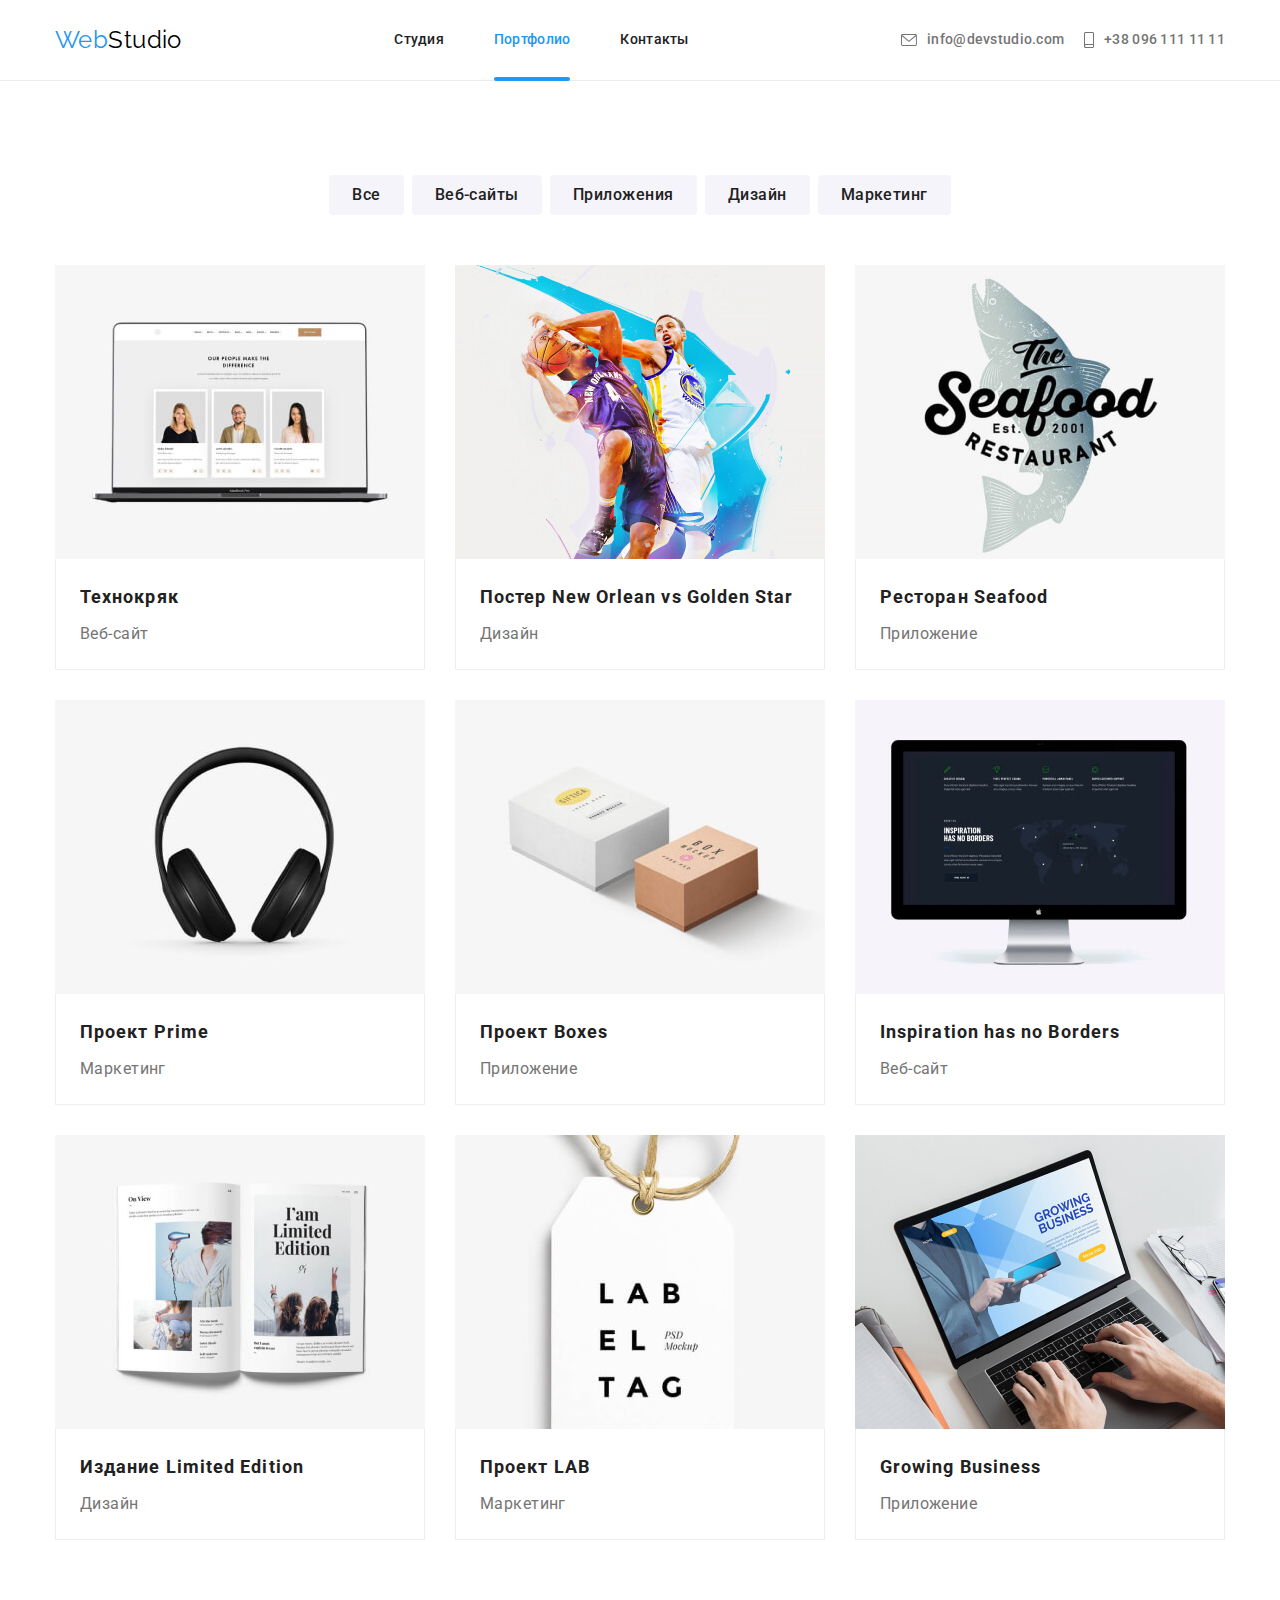
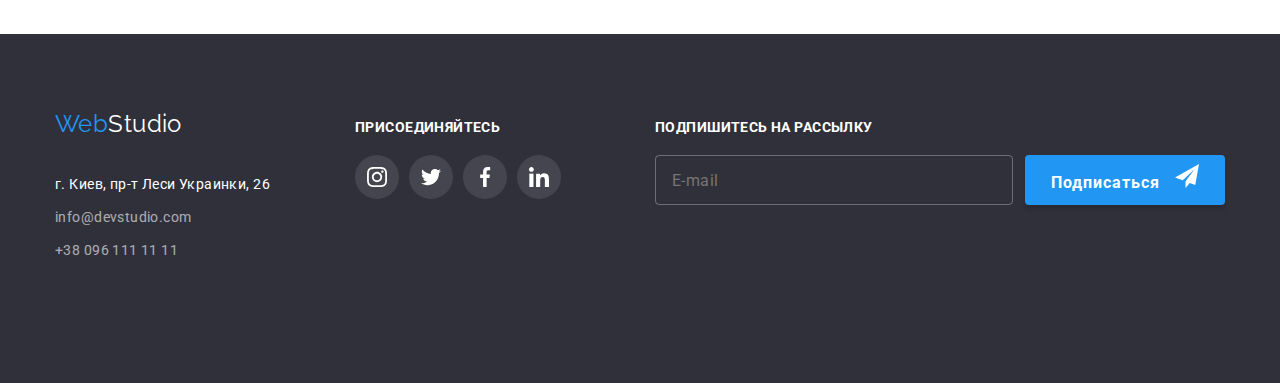
==== commit 0128fee7: "goit-markup-hw-08" ====
--- a/portfolio.html
+++ b/portfolio.html
@@ -132,7 +132,7 @@
                                     </div>
                                 </div>
                                 <div class="project__text">
-                                    <h3 class="project__name">Постер New Orlean vs Golden</h3>
+                                    <h3 class="project__name">Постер New Orlean vs Golden Star</h3>
                                     <p class="project__filter">Дизайн</p>
                                 </div>
                             </a>
--- a/css/main.min.css
+++ b/css/main.min.css
@@ -1,2 +1,2 @@
-:root{--main-text-cl: #757575;--title-cl: #212121;--accent-cl: #2196f3;--alt-text-cl: #000000;--alt-title-cl: #ffffff;--alt-title-cl-transp: rgba(255, 255, 255, 0.6);--dark-bg: #2f303a;--second-bg: #f5f4fa;--main-font: "Roboto", sans-serif;--title-font: "Raleway", sans-serif}html{box-sizing:border-box}body{font-family:var(--main-font);font-size:14px;line-height:1.71;letter-spacing:0.03em;color:var(--main-text-cl)}h1,h2,h3,p{margin-top:0;margin-bottom:0}img{display:block;width:100%;height:auto}.visually-hidden{display:none}.list{margin:0;padding:0;list-style:none}.link{color:inherit;text-decoration:none;transition:color 250ms cubic-bezier(0.4, 0, 0.2, 1)}.link:hover,.link:focus{color:var(--accent-cl)}.link--active-color{position:relative;color:var(--accent-cl)}.link--underline::after{position:absolute;content:"";display:block;width:100%;height:4px;margin-top:29px;background-color:var(--accent-cl);border-radius:2px}.container{width:100%;margin-left:auto;margin-right:auto;padding-left:15px;padding-right:15px}@media screen and (min-width: 480px){.container{max-width:480px}}@media screen and (min-width: 768px){.container{max-width:768px}}@media screen and (min-width: 1200px){.container{max-width:1200px}}.card-set{display:flex;flex-wrap:wrap;margin-top:-30px;margin-left:-30px}.card-set__item{margin-top:30px;margin-left:30px}.page-header{border-bottom:1px solid #ececec}.page-header__container{display:flex;justify-content:space-between;align-items:center}.page-header__nav{display:none}@media screen and (min-width: 768px){.page-header__nav{display:block}}.menu{display:none;font-weight:500;line-height:1.14;letter-spacing:0.02em}@media screen and (min-width: 768px){.menu{display:inline-flex}}@media screen and (min-width: 768px) and (max-width: 1199.98px){.menu--block{display:block}}.menu__item{padding:32px 0;color:var(--title-cl)}.menu__item:not(:last-child){margin-right:50px}@media screen and (min-width: 768px) and (max-width: 1199.98px){.menu__contact:not(:last-child){margin-bottom:10px}}@media screen and (min-width: 1200px){.menu__contact:not(:last-child){margin-right:20px}}.menu__link{display:flex;align-items:center}.menu__icons-svg{margin-right:10px;fill:currentColor}.hero{max-width:480px;padding-top:118px;padding-bottom:118px;margin-left:auto;margin-right:auto;text-align:center;background-size:cover;background-image:-webkit-gradient(linear, left top, left bottom, from(rgba(47,48,58,0.4)), to(rgba(47,48,58,0.4))),url("../img/mobile/hero/Hero.jpg");background-image:-o-linear-gradient(rgba(47,48,58,0.4), rgba(47,48,58,0.4)),url("../img/mobile/hero/Hero.jpg");background-image:linear-gradient(rgba(47,48,58,0.4), rgba(47,48,58,0.4)),url("../img/mobile/hero/Hero.jpg");background-repeat:no-repeat;background-position:center}@media screen and (min-device-pixel-ratio: 2), screen and (-webkit-min-device-pixel-ratio: 2), screen and (-o-min-device-pixel-ratio: 2 / 1), screen and (min-resolution: 192dpi), screen and (min-resolution: 2dppx){.hero{background-image:-o-linear-gradient(rgba(47,48,58,0.4), rgba(47,48,58,0.4)),url("../img/mobile/hero/Hero@2x.jpg");background-image:-webkit-gradient(linear, left top, left bottom, from(rgba(47,48,58,0.4)), to(rgba(47,48,58,0.4))),url("../img/mobile/hero/Hero@2x.jpg");background-image:linear-gradient(rgba(47,48,58,0.4), rgba(47,48,58,0.4)),url("../img/mobile/hero/Hero@2x.jpg")}}@media screen and (min-width: 480px){.hero{max-width:768px;background-image:-webkit-gradient(linear, left top, left bottom, from(rgba(47,48,58,0.4)), to(rgba(47,48,58,0.4))),url("../img/mobile/hero/Hero.jpg");background-image:-o-linear-gradient(rgba(47,48,58,0.4), rgba(47,48,58,0.4)),url("../img/mobile/hero/Hero.jpg");background-image:linear-gradient(rgba(47,48,58,0.4), rgba(47,48,58,0.4)),url("../img/mobile/hero/Hero.jpg")}}@media screen and (min-width: 480px) and (min-device-pixel-ratio: 2), screen and (min-width: 480px) and (-webkit-min-device-pixel-ratio: 2), screen and (min-width: 480px) and (-o-min-device-pixel-ratio: 2 / 1), screen and (min-width: 480px) and (min-resolution: 192dpi), screen and (min-width: 480px) and (min-resolution: 2dppx){.hero{background-image:-webkit-gradient(linear, left top, left bottom, from(rgba(47,48,58,0.4)), to(rgba(47,48,58,0.4))),url("../img/mobile/hero/Hero@2x.jpg");background-image:-o-linear-gradient(rgba(47,48,58,0.4), rgba(47,48,58,0.4)),url("../img/mobile/hero/Hero@2x.jpg");background-image:linear-gradient(rgba(47,48,58,0.4), rgba(47,48,58,0.4)),url("../img/mobile/hero/Hero@2x.jpg")}}@media screen and (min-width: 768px){.hero{max-width:1600px;background-image:-webkit-gradient(linear, left top, left bottom, from(rgba(47,48,58,0.4)), to(rgba(47,48,58,0.4))),url("../img/tablet/hero/Hero.jpg");background-image:-o-linear-gradient(rgba(47,48,58,0.4), rgba(47,48,58,0.4)),url("../img/tablet/hero/Hero.jpg");background-image:linear-gradient(rgba(47,48,58,0.4), rgba(47,48,58,0.4)),url("../img/tablet/hero/Hero.jpg")}}@media screen and (min-width: 768px) and (min-device-pixel-ratio: 2), screen and (min-width: 768px) and (-webkit-min-device-pixel-ratio: 2), screen and (min-width: 768px) and (-o-min-device-pixel-ratio: 2 / 1), screen and (min-width: 768px) and (min-resolution: 192dpi), screen and (min-width: 768px) and (min-resolution: 2dppx){.hero{background-image:-webkit-gradient(linear, left top, left bottom, from(rgba(47,48,58,0.4)), to(rgba(47,48,58,0.4))),url("../img/tablet/hero/Hero@2x.jpg");background-image:-o-linear-gradient(rgba(47,48,58,0.4), rgba(47,48,58,0.4)),url("../img/tablet/hero/Hero@2x.jpg");background-image:linear-gradient(rgba(47,48,58,0.4), rgba(47,48,58,0.4)),url("../img/tablet/hero/Hero@2x.jpg")}}@media screen and (min-width: 1200px){.hero{background-image:-webkit-gradient(linear, left top, left bottom, from(rgba(47,48,58,0.4)), to(rgba(47,48,58,0.4))),url("../img/desktop/hero/Hero.jpg");background-image:-o-linear-gradient(rgba(47,48,58,0.4), rgba(47,48,58,0.4)),url("../img/desktop/hero/Hero.jpg");background-image:linear-gradient(rgba(47,48,58,0.4), rgba(47,48,58,0.4)),url("../img/desktop/hero/Hero.jpg")}}@media screen and (min-width: 1200px) and (min-device-pixel-ratio: 2), screen and (min-width: 1200px) and (-webkit-min-device-pixel-ratio: 2), screen and (min-width: 1200px) and (-o-min-device-pixel-ratio: 2 / 1), screen and (min-width: 1200px) and (min-resolution: 192dpi), screen and (min-width: 1200px) and (min-resolution: 2dppx){.hero{background-image:-webkit-gradient(linear, left top, left bottom, from(rgba(47,48,58,0.4)), to(rgba(47,48,58,0.4))),url("../img/desktop/hero/Hero@2x.jpg");background-image:-o-linear-gradient(rgba(47,48,58,0.4), rgba(47,48,58,0.4)),url("../img/desktop/hero/Hero@2x.jpg");background-image:linear-gradient(rgba(47,48,58,0.4), rgba(47,48,58,0.4)),url("../img/desktop/hero/Hero@2x.jpg")}}.hero__title{max-width:360px;margin:0 auto 30px auto;color:var(--alt-title-cl);font-weight:900;font-size:26px;line-height:1.62;text-align:center;letter-spacing:0.06em;text-transform:uppercase}@media screen and (min-width: 1200px){.hero__title{max-width:696px;font-size:44px;line-height:1.36}}.section{padding-top:60px;padding-bottom:60px}@media screen and (min-width: 1200px){.section{padding-top:94px;padding-bottom:94px}}.section__title{margin-bottom:30px;font-size:28px;line-height:1.17;text-align:center;color:var(--title-cl)}@media screen and (min-width: 1200px){.section__title{margin-bottom:50px;font-size:36px}}.section__subtitle{margin-top:30px;margin-bottom:10px;text-align:center;font-size:14px;line-height:1.14;color:var(--title-cl);text-transform:uppercase}@media screen and (min-width: 768px){.section__subtitle{text-align:left}}.gallery{display:none}@media screen and (min-width: 1200px){.gallery{display:flex}}.gallery__item{position:relative;flex-basis:calc((100% - 3 * 30px) / 3);box-sizing:border-box}.gallery__subtitle{position:absolute;display:flex;align-items:center;justify-content:center;width:100%;height:70px;bottom:0;margin:0;background:rgba(47,48,58,0.8);color:var(--alt-title-cl)}@media screen and (min-width: 768px){.feature__item{flex-basis:calc((100% - 2 * 30px) / 2)}}@media screen and (min-width: 1200px){.feature__item{flex-basis:calc((100% - 4 * 30px) / 4)}}.feature__icon{display:flex;justify-content:center;align-items:center;height:120px;background-color:var(--second-bg);border-radius:4px}.team--bg{background-color:var(--second-bg)}.team__item{flex-basis:100%;text-align:center;font-size:16px;line-height:1.19;background:#ffffff;box-shadow:0px 1px 3px rgba(0,0,0,0.12),0px 1px 1px rgba(0,0,0,0.14),0px 2px 1px rgba(0,0,0,0.2);border-radius:0px 0px 4px 4px}@media screen and (min-width: 768px){.team__item{flex-basis:calc((100% - 2 * 30px) / 2)}}@media screen and (min-width: 1200px){.team__item{flex-basis:calc((100% - 4 * 30px) / 4)}}.team__name{margin-top:30px;margin-bottom:10px;font-size:16px;color:var(--title-cl)}.team__pos{margin-bottom:16px}.clients__item{flex-basis:calc((100% - 2 * 30px) / 2)}@media screen and (min-width: 768px){.clients__item{flex-basis:calc((100% - 3 * 30px) / 3)}}@media screen and (min-width: 1200px){.clients__item{flex-basis:calc((100% - 30px * 6) / 6)}}.clients__link{display:flex;align-items:center;justify-content:center;flex-basis:100%;height:92px;border:1px solid #afb1b8;border-radius:4px;transition:border-color 250ms cubic-bezier(0.4, 0, 0.2, 1)}.clients__link:hover,.clients__link:focus{border-color:var(--accent-cl)}.clients__svg{fill:#afb1b8;transition:fill 250ms cubic-bezier(0.4, 0, 0.2, 1)}.clients__link:hover .clients__svg,.clients__link:focus .clients__svg{fill:var(--accent-cl)}.portfolio__filter{margin-bottom:50px}.footer{padding-top:60px;padding-bottom:60px}.footer--bg{background-color:var(--dark-bg)}@media screen and (min-width: 768px){.footer__container{display:flex;flex-wrap:wrap;justify-content:space-around;align-items:baseline}}@media screen and (min-width: 1200px){.footer__container{flex-wrap:nowrap;justify-content:space-around;align-items:baseline}}.footer__left-area{display:flex;flex-direction:column;align-items:center;margin-bottom:60px}@media screen and (min-width: 768px){.footer__left-area{flex-basis:calc((100% - 2 * 30px) / 2)}}@media screen and (min-width: 1200px){.footer__left-area{flex:0 0 270px;margin-right:30px;align-items:flex-start}}.footer__central-area{display:flex;flex-direction:column;align-items:center;margin-bottom:60px}@media screen and (min-width: 1200px){.footer__central-area{flex:0 0 270px;margin-right:30px;align-items:flex-start}}.footer__right-area{display:flex;flex-direction:column;align-items:center}@media screen and (min-width: 1200px){.footer__right-area{flex:1;display:block}}.footer__title{margin-bottom:20px;font-size:14px;line-height:1.14;color:var(--alt-title-cl);text-transform:uppercase}.footer__icons{display:inline-flex}.footer__link{display:flex;align-items:center;justify-content:center;width:44px;height:44px;border-radius:50%;background:rgba(255,255,255,0.1);transition:background-color 250ms cubic-bezier(0.4, 0, 0.2, 1)}.footer__link:hover,.footer__link:focus{background-color:var(--accent-cl)}.footer__svg{fill:var(--alt-title-cl)}.footer__button{display:flex;align-items:center;justify-content:center}.logo{font-family:var(--title-font);font-size:24px;line-height:1.16;padding-top:16px;padding-bottom:16px;color:var(--accent-cl);text-decoration:none}.logo--white-cl{color:var(--alt-text-cl)}.logo--black-cl{color:var(--alt-title-cl)}.mobile-menu{position:fixed;display:none;top:0;left:0;opacity:0;width:100%;height:100vh;font-weight:500;letter-spacing:0.02em;background-color:var(--alt-title-cl);transition:0.5s;z-index:10}.mobile-menu.is-open{opacity:1;display:block;overflow-y:scroll}.mobile-menu__list{margin-top:48px;margin-bottom:306px;font-size:30px;line-height:1.17;color:var(--title-cl)}@media screen and (min-width: 480px){.mobile-menu__list{font-size:40px;line-height:1.17}}.mobile-menu__item:not(:last-child){margin-bottom:32px}.mobile-menu__phone{font-size:28px;line-height:1.18;color:var(--accent-cl);margin-bottom:32px}@media screen and (min-width: 480px){.mobile-menu__phone{font-size:34px}}.mobile-menu__email{font-size:20px;line-height:1.17;color:var(--main-text-cl);margin-bottom:64px}@media screen and (min-width: 480px){.mobile-menu__email{font-size:24px}}.mobile-menu__social{display:flex;flex-wrap:wrap;font-size:18px;line-height:1.22;color:var(--accent-cl)}.mobile-menu__social-item:not(:last-child){margin-right:20px}.mobile-menu__social-item:not(:last-child)::after{content:"";position:absolute;margin-left:10px;width:1px;height:22px;background-color:#2196f3}.mobile-menu__btn{display:inline-flex;align-items:center;background-color:transparent;border:none;cursor:pointer}@media screen and (min-width: 768px){.mobile-menu__btn{display:none}}.menu-btn__icon:hover,.menu-btn__icon:focus{fill:var(--accent-cl)}.is-open .menu-btn__icon{z-index:11;position:fixed;right:15px;top:10px}.is-open .menu-btn__icon-open{display:none}.menu-btn__icon-close{display:none}.is-open .menu-btn__icon-close{display:block}.button{display:inline-block;border:none;border-radius:4px;padding:0;width:200px;height:50px;color:var(--alt-title-cl);background:var(--accent-cl);cursor:pointer;box-shadow:0px 4px 4px rgba(0,0,0,0.15);font-weight:700;font-size:16px;line-height:1.87;letter-spacing:0.06em}.social{display:inline-flex;margin-bottom:30px}.social__item:not(:last-child){margin-right:10px}.social__link{display:flex;align-items:center;justify-content:center;width:44px;height:44px;border-radius:50%;background-color:var(--alt-title-cl);transition:background-color 250ms cubic-bezier(0.4, 0, 0.2, 1)}.social__link:hover,.social__link:focus{background-color:var(--accent-cl)}.social__link:hover .social__svg,.social__link:focus .social__svg{fill:var(--alt-title-cl)}.social__svg{fill:#afb1b8}.filter{display:flex;flex-wrap:wrap}@media screen and (min-width: 768px){.filter{justify-content:center}}.filter__item:not(:last-child){margin-right:8px}@media screen and (max-width: 768px){.filter__item:nth-child(-n+3){margin-bottom:15px}}.filter__btn{display:inline-block;border-radius:4px;padding:6px 22px;color:var(--title-cl);background-color:var(--second-bg);cursor:pointer;border:1px solid transparent;font-weight:500;font-size:16px;line-height:1.62;letter-spacing:0.03em;text-align:center;transition:background-color 250ms cubic-bezier(0.4, 0, 0.2, 1),color 250ms cubic-bezier(0.4, 0, 0.2, 1),box-shadow 250ms cubic-bezier(0.4, 0, 0.2, 1)}.filter__btn:hover,.filter__btn:focus,.filter__btn:active{color:var(--alt-title-cl);background-color:var(--accent-cl);box-shadow:0px 3px 1px rgba(0,0,0,0.1),0px 1px 2px rgba(0,0,0,0.08),0px 2px 2px rgba(0,0,0,0.12)}.project__link{text-decoration:none;color:inherit;transition:box-shadow 250ms cubic-bezier(0.4, 0, 0.2, 1)}.project__link:hover,.project__link:focus{box-shadow:0px 1px 1px rgba(0,0,0,0.12),0px 4px 4px rgba(0,0,0,0.06),1px 4px 6px rgba(0,0,0,0.16)}.project__link:hover .project__overlay{transform:translateX(0)}.project__text{padding:20px 24px;border:1px solid #eeeeee;border-top:0}.project__name{padding-bottom:4px;font-size:18px;line-height:2;letter-spacing:0.06em;color:var(--title-cl)}.project__filter{font-size:16px;line-height:1.87}.project__thumb{position:relative;overflow:hidden}.project__overlay{position:absolute;top:0;left:0;width:100%;height:100%;background:rgba(33,150,243,0.9);padding:10px 4px;font-size:16px;line-height:1.56;color:var(--alt-title-cl);transform:translateY(100%);transition:transform 250ms cubic-bezier(0.4, 0, 0.2, 1)}@media screen and (min-width: 480px){.project__overlay{padding:77px 24px;font-size:18px}}@media screen and (min-width: 768px){.project__overlay{padding:49px 24px}}@media screen and (min-width: 768px){.project__overlay{padding:63px 24px}}.address{display:flex;flex-direction:column;align-items:center;font-style:inherit;padding-top:20px;color:var(--alt-title-cl)}@media screen and (min-width: 1200px){.address{align-items:flex-start}}.address__item{padding-top:8px;opacity:0.6}.address__item__item--wt-cl{color:var(--alt-title-cl-transp)}@media screen and (min-width: 1200px){.address__item{padding-top:9px}}.subs{display:flex;flex-direction:column;align-items:center;width:100%}@media screen and (min-width: 1200px){.subs{flex-direction:row}}.subs__btn{display:flex;align-items:center;justify-content:center;flex:0 0 200px;padding:0;border:none;border-radius:4px;color:var(--alt-title-cl);background-color:var(--accent-cl);cursor:pointer;box-shadow:0px 4px 4px rgba(0,0,0,0.15);font:inherit;font-weight:700;font-size:16px;line-height:1.87;letter-spacing:0.06em}.subs__input{width:100%;height:50px;margin-bottom:20px;padding:18px 24px 12px;background:inherit;border:1px solid rgba(255,255,255,0.3);border-radius:4px;outline:none;font-size:16px;line-height:1.25;letter-spacing:inherit;color:rgba(255,255,255,0.6)}@media screen and (min-width: 480px){.subs__input{width:450px}}@media screen and (min-width: 1200px){.subs__input{width:358px;margin-right:12px;margin-bottom:0px;padding:15px 16px}}.subs_svg{margin-left:10px;fill:var(--alt-title-cl)}.backdrop{position:fixed;top:0;left:0;width:100%;height:100%;background-color:rgba(0,0,0,0.2);padding:93px 15px}.is-hidden{visibility:hidden;opacity:0;pointer-events:none}.backdrop.is-hidden .modal{transform:translate(-50%, -50%) scale(0.8) rotateY(45deg) rotateX(90deg) rotateZ(180deg)}.modal{position:absolute;top:50%;left:50%;min-width:90%;padding:40px;background:#ffffff;box-shadow:0px 1px 3px rgba(0,0,0,0.12),0px 1px 1px rgba(0,0,0,0.14),0px 2px 1px rgba(0,0,0,0.2);border-radius:4px;transform:translate(-50%, -50%) scale(1);transition:transform 250ms cubic-bezier(0.4, 0, 0.2, 1)}@media screen and (min-width: 480px){.modal{min-width:450px;min-height:609px}}@media screen and (min-width: 1200px){.modal{min-width:528px;min-height:581px}}.modal__close-btn{position:absolute;top:8px;right:8px;display:flex;align-items:center;justify-content:center;padding:6px 6px;width:30px;height:30px;background:var(--alt-title-cl);border:1px solid rgba(0,0,0,0.1);border-radius:50%;transition:transform 250ms cubic-bezier(0.4, 0, 0.2, 1)}.modal__close-icon:hover,.modal__close-icon:focus{fill:var(--accent-cl)}.modal__title{font-size:20px;line-height:1.15;text-align:center;color:var(--title-cl);margin-bottom:12px}.modal__button{margin-top:30px;margin-left:auto;margin-right:auto}.modal__button:hover,.modal__button:hover{background-color:#188ce8}.contacts-form{display:flex;flex-direction:column;justify-content:space-evenly}.contacts-form__field{min-height:40px;width:100%;margin-top:4px;margin-bottom:10px;border:1px solid rgba(33,33,33,0.2);border-radius:4px;font-size:12px;line-height:1.67;letter-spacing:0.01em;color:var(--main-text-cl);padding:12px 11px 12px 40px;transition:outline-color 250ms cubic-bezier(0.4, 0, 0.2, 1)}.contacts-form__field:focus,.contacts-form__field:focus+.contacts-form__icon{outline-color:#2196f3;fill:#2196f3}.contacts-form__label{position:relative}.contacts-form__icon{position:absolute;top:50%;left:12px;transition:fill 250ms cubic-bezier(0.4, 0, 0.2, 1)}.contacts-form__message{resize:none;width:100%;height:120px;padding:12px 16px;margin-top:4px;margin-bottom:20px;border:1px solid rgba(33,33,33,0.2);border-radius:4px;font-size:12px;line-height:1.67;letter-spacing:0.01em;color:rgba(117,117,117,0.5);transition:outline-color 250ms cubic-bezier(0.4, 0, 0.2, 1)}.contacts-form__message:focus{outline-color:#2196f3}.contacts-form__text{margin-left:auto;margin-right:auto}.contacts-form__text::before{content:"";display:inline-block;width:16px;height:16px;border:1px solid var(--title-cl);border-radius:2px;margin-right:8px;transition-property:background-color, border-color;transition-duration:250ms;transition-timing-function:cubic-bezier(0.4, 0, 0.2, 1)}.contacts-form__input:checked+.contacts-form__text::before{background-size:16px 16px;background-image:url(../img/icons/check.svg);background-repeat:no-repeat;background-position:center;background-color:var(--accent-cl);border:var(--accent-cl)}.contacts-form__link{color:var(--accent-cl)}
+:root{--main-text-cl: #757575;--title-cl: #212121;--accent-cl: #2196f3;--alt-text-cl: #000000;--alt-title-cl: #ffffff;--alt-title-cl-transp: rgba(255, 255, 255, 0.6);--dark-bg: #2f303a;--second-bg: #f5f4fa;--main-font: "Roboto", sans-serif;--title-font: "Raleway", sans-serif}html{box-sizing:border-box}body{font-family:var(--main-font);font-size:14px;line-height:1.71;letter-spacing:0.03em;color:var(--main-text-cl)}h1,h2,h3,p{margin-top:0;margin-bottom:0}img{display:block;width:100%;height:auto}.visually-hidden{display:none}.list{margin:0;padding:0;list-style:none}.link{color:inherit;text-decoration:none;transition:color 250ms cubic-bezier(0.4, 0, 0.2, 1)}.link:hover,.link:focus{color:var(--accent-cl)}.link--active-color{position:relative;color:var(--accent-cl)}.link--underline::after{position:absolute;content:"";display:block;width:100%;height:4px;margin-top:29px;background-color:var(--accent-cl);border-radius:2px}.container{width:100%;margin-left:auto;margin-right:auto;padding-left:15px;padding-right:15px}@media screen and (min-width: 480px){.container{max-width:480px}}@media screen and (min-width: 768px){.container{max-width:768px}}@media screen and (min-width: 1200px){.container{max-width:1200px}}.card-set{display:flex;flex-wrap:wrap;margin-top:-30px;margin-left:-30px}.card-set__item{margin-top:30px;margin-left:30px}.page-header{border-bottom:1px solid #ececec}.page-header__container{display:flex;justify-content:space-between;align-items:center}.page-header__nav{display:none}@media screen and (min-width: 768px){.page-header__nav{display:block}}.menu{display:none;font-weight:500;line-height:1.14;letter-spacing:0.02em}@media screen and (min-width: 768px){.menu{display:inline-flex}}@media screen and (min-width: 768px) and (max-width: 1199.98px){.menu--block{display:block}}.menu__item{padding:32px 0;color:var(--title-cl)}.menu__item:not(:last-child){margin-right:50px}@media screen and (min-width: 768px) and (max-width: 1199.98px){.menu__contact:not(:last-child){margin-bottom:10px}}@media screen and (min-width: 1200px){.menu__contact:not(:last-child){margin-right:20px}}.menu__link{display:flex;align-items:center}.menu__icons-svg{margin-right:10px;fill:currentColor}.hero{max-width:480px;padding-top:118px;padding-bottom:118px;margin-left:auto;margin-right:auto;text-align:center;background-size:cover;background-image:-webkit-gradient(linear, left top, left bottom, from(rgba(47,48,58,0.4)), to(rgba(47,48,58,0.4))),url("../img/mobile/hero/Hero.jpg");background-image:-o-linear-gradient(rgba(47,48,58,0.4), rgba(47,48,58,0.4)),url("../img/mobile/hero/Hero.jpg");background-image:linear-gradient(rgba(47,48,58,0.4), rgba(47,48,58,0.4)),url("../img/mobile/hero/Hero.jpg");background-repeat:no-repeat;background-position:center}@media screen and (min-device-pixel-ratio: 2), screen and (-webkit-min-device-pixel-ratio: 2), screen and (-o-min-device-pixel-ratio: 2 / 1), screen and (min-resolution: 192dpi), screen and (min-resolution: 2dppx){.hero{background-image:-o-linear-gradient(rgba(47,48,58,0.4), rgba(47,48,58,0.4)),url("../img/mobile/hero/Hero@2x.jpg");background-image:-webkit-gradient(linear, left top, left bottom, from(rgba(47,48,58,0.4)), to(rgba(47,48,58,0.4))),url("../img/mobile/hero/Hero@2x.jpg");background-image:linear-gradient(rgba(47,48,58,0.4), rgba(47,48,58,0.4)),url("../img/mobile/hero/Hero@2x.jpg")}}@media screen and (min-width: 480px){.hero{max-width:768px;background-image:-webkit-gradient(linear, left top, left bottom, from(rgba(47,48,58,0.4)), to(rgba(47,48,58,0.4))),url("../img/mobile/hero/Hero.jpg");background-image:-o-linear-gradient(rgba(47,48,58,0.4), rgba(47,48,58,0.4)),url("../img/mobile/hero/Hero.jpg");background-image:linear-gradient(rgba(47,48,58,0.4), rgba(47,48,58,0.4)),url("../img/mobile/hero/Hero.jpg")}}@media screen and (min-width: 480px) and (min-device-pixel-ratio: 2), screen and (min-width: 480px) and (-webkit-min-device-pixel-ratio: 2), screen and (min-width: 480px) and (-o-min-device-pixel-ratio: 2 / 1), screen and (min-width: 480px) and (min-resolution: 192dpi), screen and (min-width: 480px) and (min-resolution: 2dppx){.hero{background-image:-webkit-gradient(linear, left top, left bottom, from(rgba(47,48,58,0.4)), to(rgba(47,48,58,0.4))),url("../img/mobile/hero/Hero@2x.jpg");background-image:-o-linear-gradient(rgba(47,48,58,0.4), rgba(47,48,58,0.4)),url("../img/mobile/hero/Hero@2x.jpg");background-image:linear-gradient(rgba(47,48,58,0.4), rgba(47,48,58,0.4)),url("../img/mobile/hero/Hero@2x.jpg")}}@media screen and (min-width: 768px){.hero{max-width:1600px;background-image:-webkit-gradient(linear, left top, left bottom, from(rgba(47,48,58,0.4)), to(rgba(47,48,58,0.4))),url("../img/tablet/hero/Hero.jpg");background-image:-o-linear-gradient(rgba(47,48,58,0.4), rgba(47,48,58,0.4)),url("../img/tablet/hero/Hero.jpg");background-image:linear-gradient(rgba(47,48,58,0.4), rgba(47,48,58,0.4)),url("../img/tablet/hero/Hero.jpg")}}@media screen and (min-width: 768px) and (min-device-pixel-ratio: 2), screen and (min-width: 768px) and (-webkit-min-device-pixel-ratio: 2), screen and (min-width: 768px) and (-o-min-device-pixel-ratio: 2 / 1), screen and (min-width: 768px) and (min-resolution: 192dpi), screen and (min-width: 768px) and (min-resolution: 2dppx){.hero{background-image:-webkit-gradient(linear, left top, left bottom, from(rgba(47,48,58,0.4)), to(rgba(47,48,58,0.4))),url("../img/tablet/hero/Hero@2x.jpg");background-image:-o-linear-gradient(rgba(47,48,58,0.4), rgba(47,48,58,0.4)),url("../img/tablet/hero/Hero@2x.jpg");background-image:linear-gradient(rgba(47,48,58,0.4), rgba(47,48,58,0.4)),url("../img/tablet/hero/Hero@2x.jpg")}}@media screen and (min-width: 1200px){.hero{background-image:-webkit-gradient(linear, left top, left bottom, from(rgba(47,48,58,0.4)), to(rgba(47,48,58,0.4))),url("../img/desktop/hero/Hero.jpg");background-image:-o-linear-gradient(rgba(47,48,58,0.4), rgba(47,48,58,0.4)),url("../img/desktop/hero/Hero.jpg");background-image:linear-gradient(rgba(47,48,58,0.4), rgba(47,48,58,0.4)),url("../img/desktop/hero/Hero.jpg")}}@media screen and (min-width: 1200px) and (min-device-pixel-ratio: 2), screen and (min-width: 1200px) and (-webkit-min-device-pixel-ratio: 2), screen and (min-width: 1200px) and (-o-min-device-pixel-ratio: 2 / 1), screen and (min-width: 1200px) and (min-resolution: 192dpi), screen and (min-width: 1200px) and (min-resolution: 2dppx){.hero{background-image:-webkit-gradient(linear, left top, left bottom, from(rgba(47,48,58,0.4)), to(rgba(47,48,58,0.4))),url("../img/desktop/hero/Hero@2x.jpg");background-image:-o-linear-gradient(rgba(47,48,58,0.4), rgba(47,48,58,0.4)),url("../img/desktop/hero/Hero@2x.jpg");background-image:linear-gradient(rgba(47,48,58,0.4), rgba(47,48,58,0.4)),url("../img/desktop/hero/Hero@2x.jpg")}}.hero__title{max-width:360px;margin:0 auto 30px auto;color:var(--alt-title-cl);font-weight:900;font-size:26px;line-height:1.62;text-align:center;letter-spacing:0.06em;text-transform:uppercase}@media screen and (min-width: 1200px){.hero__title{max-width:696px;font-size:44px;line-height:1.36}}.section{padding-top:60px;padding-bottom:60px}@media screen and (min-width: 1200px){.section{padding-top:94px;padding-bottom:94px}}.section__title{margin-bottom:30px;font-size:28px;line-height:1.17;text-align:center;color:var(--title-cl)}@media screen and (min-width: 1200px){.section__title{margin-bottom:50px;font-size:36px}}.section__subtitle{margin-top:30px;margin-bottom:10px;text-align:center;font-size:14px;line-height:1.14;color:var(--title-cl);text-transform:uppercase}@media screen and (min-width: 768px){.section__subtitle{text-align:left}}.gallery{display:none}@media screen and (min-width: 1200px){.gallery{display:flex}}.gallery__item{position:relative;flex-basis:calc((100% - 3 * 30px) / 3);box-sizing:border-box}.gallery__subtitle{position:absolute;display:flex;align-items:center;justify-content:center;width:100%;height:70px;bottom:0;margin:0;background:rgba(47,48,58,0.8);color:var(--alt-title-cl)}@media screen and (min-width: 768px){.feature__item{flex-basis:calc((100% - 2 * 30px) / 2)}}@media screen and (min-width: 1200px){.feature__item{flex-basis:calc((100% - 4 * 30px) / 4)}}.feature__icon{display:flex;justify-content:center;align-items:center;height:120px;background-color:var(--second-bg);border-radius:4px}.team--bg{background-color:var(--second-bg)}.team__item{flex-basis:100%;text-align:center;font-size:16px;line-height:1.19;background:#ffffff;box-shadow:0px 1px 3px rgba(0,0,0,0.12),0px 1px 1px rgba(0,0,0,0.14),0px 2px 1px rgba(0,0,0,0.2);border-radius:0px 0px 4px 4px}@media screen and (min-width: 768px){.team__item{flex-basis:calc((100% - 2 * 30px) / 2)}}@media screen and (min-width: 1200px){.team__item{flex-basis:calc((100% - 4 * 30px) / 4)}}.team__name{margin-top:30px;margin-bottom:10px;font-size:16px;color:var(--title-cl)}.team__pos{margin-bottom:16px}.clients__item{flex-basis:calc((100% - 2 * 30px) / 2)}@media screen and (min-width: 768px){.clients__item{flex-basis:calc((100% - 3 * 30px) / 3)}}@media screen and (min-width: 1200px){.clients__item{flex-basis:calc((100% - 30px * 6) / 6)}}.clients__link{display:flex;align-items:center;justify-content:center;flex-basis:100%;height:92px;border:1px solid #afb1b8;border-radius:4px;transition:border-color 250ms cubic-bezier(0.4, 0, 0.2, 1)}.clients__link:hover,.clients__link:focus{border-color:var(--accent-cl)}.clients__svg{fill:#afb1b8;transition:fill 250ms cubic-bezier(0.4, 0, 0.2, 1)}.clients__link:hover .clients__svg,.clients__link:focus .clients__svg{fill:var(--accent-cl)}.portfolio__filter{margin-bottom:50px}.footer{padding-top:60px;padding-bottom:60px}.footer--bg{background-color:var(--dark-bg)}@media screen and (min-width: 768px){.footer__container{display:flex;flex-wrap:wrap;justify-content:space-around;align-items:baseline}}@media screen and (min-width: 1200px){.footer__container{flex-wrap:nowrap;justify-content:space-around;align-items:baseline}}.footer__left-area{display:flex;flex-direction:column;align-items:center;margin-bottom:60px}@media screen and (min-width: 768px){.footer__left-area{flex-basis:calc((100% - 2 * 30px) / 2)}}@media screen and (min-width: 1200px){.footer__left-area{flex:0 0 270px;margin-right:30px;align-items:flex-start}}.footer__central-area{display:flex;flex-direction:column;align-items:center;margin-bottom:60px}@media screen and (min-width: 1200px){.footer__central-area{flex:0 0 270px;margin-right:30px;align-items:flex-start}}.footer__right-area{display:flex;flex-direction:column;align-items:center}@media screen and (min-width: 1200px){.footer__right-area{flex:1;display:block}}.footer__title{margin-bottom:20px;font-size:14px;line-height:1.14;color:var(--alt-title-cl);text-transform:uppercase}.footer__icons{display:inline-flex}.footer__link{display:flex;align-items:center;justify-content:center;width:44px;height:44px;border-radius:50%;background:rgba(255,255,255,0.1);transition:background-color 250ms cubic-bezier(0.4, 0, 0.2, 1)}.footer__link:hover,.footer__link:focus{background-color:var(--accent-cl)}.footer__svg{fill:var(--alt-title-cl)}.footer__button{display:flex;align-items:center;justify-content:center}.logo{font-family:var(--title-font);font-size:24px;line-height:1.16;padding-top:16px;padding-bottom:16px;color:var(--accent-cl);text-decoration:none}.logo--white-cl{color:var(--alt-text-cl)}.logo--black-cl{color:var(--alt-title-cl)}.mobile-menu{position:fixed;display:none;top:0;left:0;opacity:0;width:100%;height:100vh;font-weight:500;letter-spacing:0.02em;background-color:var(--alt-title-cl);transition:0.5s;z-index:10}.mobile-menu.is-open{opacity:1;display:block;overflow-y:scroll}.mobile-menu__list{margin-top:48px;margin-bottom:306px;font-size:30px;line-height:1.17;color:var(--title-cl)}@media screen and (min-width: 480px){.mobile-menu__list{font-size:40px;line-height:1.17}}.mobile-menu__item:not(:last-child){margin-bottom:32px}.mobile-menu__phone{font-size:28px;line-height:1.18;color:var(--accent-cl);margin-bottom:32px}@media screen and (min-width: 480px){.mobile-menu__phone{font-size:34px}}.mobile-menu__email{font-size:20px;line-height:1.17;color:var(--main-text-cl);margin-bottom:64px}@media screen and (min-width: 480px){.mobile-menu__email{font-size:24px}}.mobile-menu__social{display:flex;flex-wrap:wrap;font-size:18px;line-height:1.22;color:var(--accent-cl)}.mobile-menu__social-item:not(:last-child){margin-right:20px}.mobile-menu__social-item:not(:last-child)::after{content:"";position:absolute;margin-left:10px;width:1px;height:22px;background-color:#2196f3}.mobile-menu__btn{display:inline-flex;align-items:center;background-color:transparent;border:none;cursor:pointer}@media screen and (min-width: 768px){.mobile-menu__btn{display:none}}.menu-btn__icon:hover,.menu-btn__icon:focus{fill:var(--accent-cl)}.is-open .menu-btn__icon{z-index:11;position:fixed;right:15px;top:10px}.is-open .menu-btn__icon-open{display:none}.menu-btn__icon-close{display:none}.is-open .menu-btn__icon-close{display:block}.button{display:inline-block;border:none;border-radius:4px;padding:0;width:200px;height:50px;color:var(--alt-title-cl);background:var(--accent-cl);cursor:pointer;box-shadow:0px 4px 4px rgba(0,0,0,0.15);font-weight:700;font-size:16px;line-height:1.87;letter-spacing:0.06em}.social{display:inline-flex;margin-bottom:30px}.social__item:not(:last-child){margin-right:10px}.social__link{display:flex;align-items:center;justify-content:center;width:44px;height:44px;border-radius:50%;background-color:var(--alt-title-cl);transition:background-color 250ms cubic-bezier(0.4, 0, 0.2, 1)}.social__link:hover,.social__link:focus{background-color:var(--accent-cl)}.social__link:hover .social__svg,.social__link:focus .social__svg{fill:var(--alt-title-cl)}.social__svg{fill:#afb1b8}.filter{display:flex;flex-wrap:wrap}@media screen and (min-width: 768px){.filter{justify-content:center}}.filter__item:not(:last-child){margin-right:8px}@media screen and (max-width: 768px){.filter__item:nth-child(-n+3){margin-bottom:15px}}.filter__btn{display:inline-block;border-radius:4px;padding:6px 22px;color:var(--title-cl);background-color:var(--second-bg);cursor:pointer;border:1px solid transparent;font-weight:500;font-size:16px;line-height:1.62;letter-spacing:0.03em;text-align:center;transition:background-color 250ms cubic-bezier(0.4, 0, 0.2, 1),color 250ms cubic-bezier(0.4, 0, 0.2, 1),box-shadow 250ms cubic-bezier(0.4, 0, 0.2, 1)}.filter__btn:hover,.filter__btn:focus,.filter__btn:active{color:var(--alt-title-cl);background-color:var(--accent-cl);box-shadow:0px 3px 1px rgba(0,0,0,0.1),0px 1px 2px rgba(0,0,0,0.08),0px 2px 2px rgba(0,0,0,0.12)}@media screen and (min-width: 768px){.project__item{display:flex;flex-direction:column;flex-basis:calc(100% / 2 - 30px)}}@media screen and (min-width: 1200px){.project__item{display:block;flex-basis:calc(100% / 3 - 30px)}}.project__link{text-decoration:none;color:inherit;transition:box-shadow 250ms cubic-bezier(0.4, 0, 0.2, 1)}.project__link:hover,.project__link:focus{box-shadow:0px 1px 1px rgba(0,0,0,0.12),0px 4px 4px rgba(0,0,0,0.06),1px 4px 6px rgba(0,0,0,0.16)}.project__link:hover .project__overlay{transform:translateX(0)}.project__text{padding:20px 24px;border:1px solid #eeeeee;border-top:0}@media screen and (min-width: 768px){.project__text{flex-grow:1}}.project__name{padding-bottom:4px;font-size:18px;line-height:2;letter-spacing:0.06em;color:var(--title-cl)}.project__filter{font-size:16px;line-height:1.87}.project__thumb{position:relative;overflow:hidden}.project__overlay{position:absolute;top:0;left:0;width:100%;height:100%;background:rgba(33,150,243,0.9);padding:10px 4px;font-size:16px;line-height:1.56;color:var(--alt-title-cl);transform:translateY(100%);transition:transform 250ms cubic-bezier(0.4, 0, 0.2, 1)}@media screen and (min-width: 480px){.project__overlay{padding:77px 24px;font-size:18px}}@media screen and (min-width: 768px){.project__overlay{padding:49px 24px}}@media screen and (min-width: 768px){.project__overlay{padding:63px 24px}}.address{display:flex;flex-direction:column;align-items:center;font-style:inherit;padding-top:20px;color:var(--alt-title-cl)}@media screen and (min-width: 1200px){.address{align-items:flex-start}}.address__item{padding-top:8px;opacity:0.6}.address__item__item--wt-cl{color:var(--alt-title-cl-transp)}@media screen and (min-width: 1200px){.address__item{padding-top:9px}}.subs{display:flex;flex-direction:column;align-items:center;width:100%}@media screen and (min-width: 1200px){.subs{flex-direction:row}}.subs__btn{display:flex;align-items:center;justify-content:center;flex:0 0 200px;padding:0;border:none;border-radius:4px;color:var(--alt-title-cl);background-color:var(--accent-cl);cursor:pointer;box-shadow:0px 4px 4px rgba(0,0,0,0.15);font:inherit;font-weight:700;font-size:16px;line-height:1.87;letter-spacing:0.06em}.subs__input{width:100%;height:50px;margin-bottom:20px;padding:18px 24px 12px;background:inherit;border:1px solid rgba(255,255,255,0.3);border-radius:4px;outline:none;font-size:16px;line-height:1.25;letter-spacing:inherit;color:rgba(255,255,255,0.6)}@media screen and (min-width: 480px){.subs__input{width:450px}}@media screen and (min-width: 1200px){.subs__input{width:358px;margin-right:12px;margin-bottom:0px;padding:15px 16px}}.subs_svg{margin-left:10px;fill:var(--alt-title-cl)}.backdrop{position:fixed;top:0;left:0;width:100%;height:100%;background-color:rgba(0,0,0,0.2);padding:93px 15px}.is-hidden{visibility:hidden;opacity:0;pointer-events:none}.backdrop.is-hidden .modal{transform:translate(-50%, -50%) scale(0.8) rotateY(45deg) rotateX(90deg) rotateZ(180deg)}.modal{position:absolute;top:50%;left:50%;min-width:90%;padding:40px;background:#ffffff;box-shadow:0px 1px 3px rgba(0,0,0,0.12),0px 1px 1px rgba(0,0,0,0.14),0px 2px 1px rgba(0,0,0,0.2);border-radius:4px;transform:translate(-50%, -50%) scale(1);transition:transform 250ms cubic-bezier(0.4, 0, 0.2, 1)}@media screen and (min-width: 480px){.modal{min-width:450px;min-height:609px}}@media screen and (min-width: 1200px){.modal{min-width:528px;min-height:581px}}.modal__close-btn{position:absolute;top:8px;right:8px;display:flex;align-items:center;justify-content:center;padding:6px 6px;width:30px;height:30px;background:var(--alt-title-cl);border:1px solid rgba(0,0,0,0.1);border-radius:50%;transition:transform 250ms cubic-bezier(0.4, 0, 0.2, 1)}.modal__close-icon:hover,.modal__close-icon:focus{fill:var(--accent-cl)}.modal__title{font-size:20px;line-height:1.15;text-align:center;color:var(--title-cl);margin-bottom:12px}.modal__button{margin-top:30px;margin-left:auto;margin-right:auto}.modal__button:hover,.modal__button:hover{background-color:#188ce8}.contacts-form{display:flex;flex-direction:column;justify-content:space-evenly}.contacts-form__field{min-height:40px;width:100%;margin-top:4px;margin-bottom:10px;border:1px solid rgba(33,33,33,0.2);border-radius:4px;font-size:12px;line-height:1.67;letter-spacing:0.01em;color:var(--main-text-cl);padding:12px 11px 12px 40px;transition:outline-color 250ms cubic-bezier(0.4, 0, 0.2, 1)}.contacts-form__field:focus,.contacts-form__field:focus+.contacts-form__icon{outline-color:#2196f3;fill:#2196f3}.contacts-form__label{position:relative}.contacts-form__icon{position:absolute;top:50%;left:12px;transition:fill 250ms cubic-bezier(0.4, 0, 0.2, 1)}.contacts-form__message{resize:none;width:100%;height:120px;padding:12px 16px;margin-top:4px;margin-bottom:20px;border:1px solid rgba(33,33,33,0.2);border-radius:4px;font-size:12px;line-height:1.67;letter-spacing:0.01em;color:rgba(117,117,117,0.5);transition:outline-color 250ms cubic-bezier(0.4, 0, 0.2, 1)}.contacts-form__message:focus{outline-color:#2196f3}.contacts-form__text{margin-left:auto;margin-right:auto}.contacts-form__text::before{content:"";display:inline-block;width:16px;height:16px;border:1px solid var(--title-cl);border-radius:2px;margin-right:8px;transition-property:background-color, border-color;transition-duration:250ms;transition-timing-function:cubic-bezier(0.4, 0, 0.2, 1)}.contacts-form__input:checked+.contacts-form__text::before{background-size:16px 16px;background-image:url(../img/icons/check.svg);background-repeat:no-repeat;background-position:center;background-color:var(--accent-cl);border:var(--accent-cl)}.contacts-form__link{color:var(--accent-cl)}
 /*# sourceMappingURL=main.min.css.map */